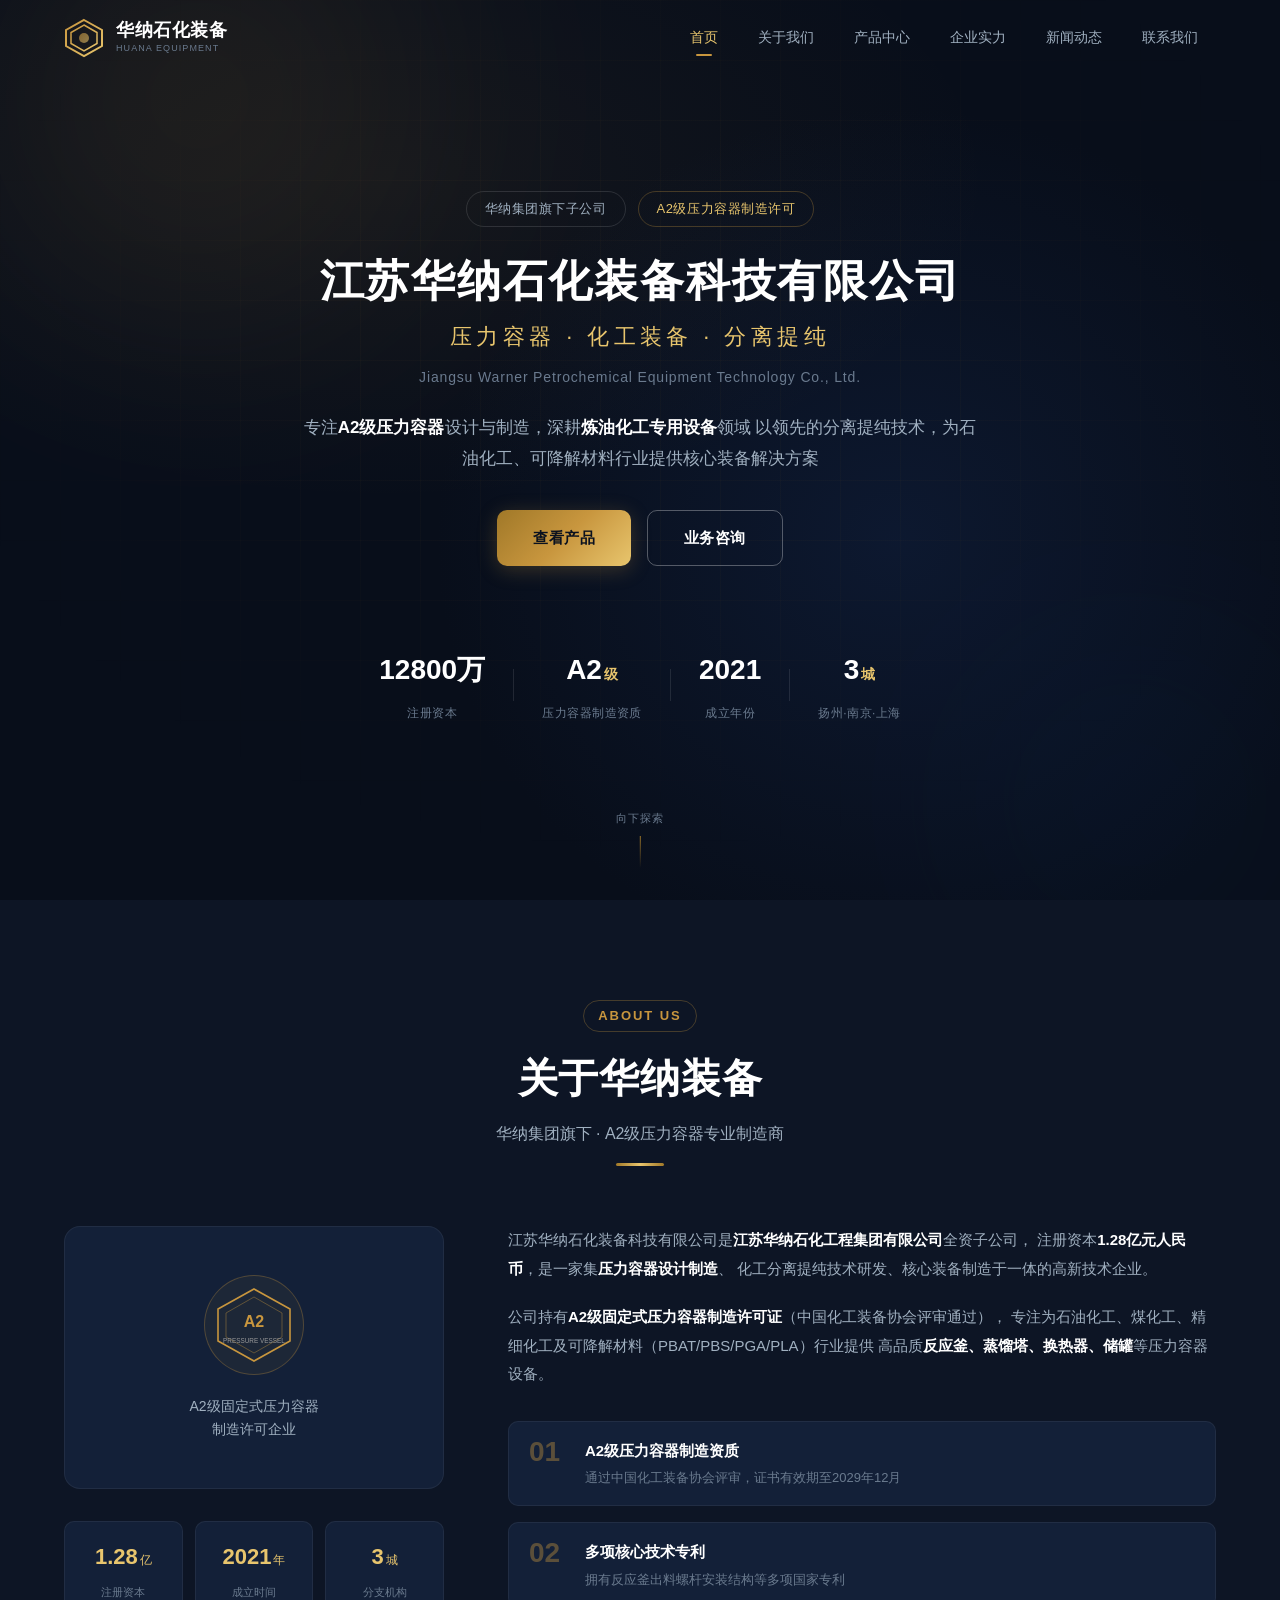
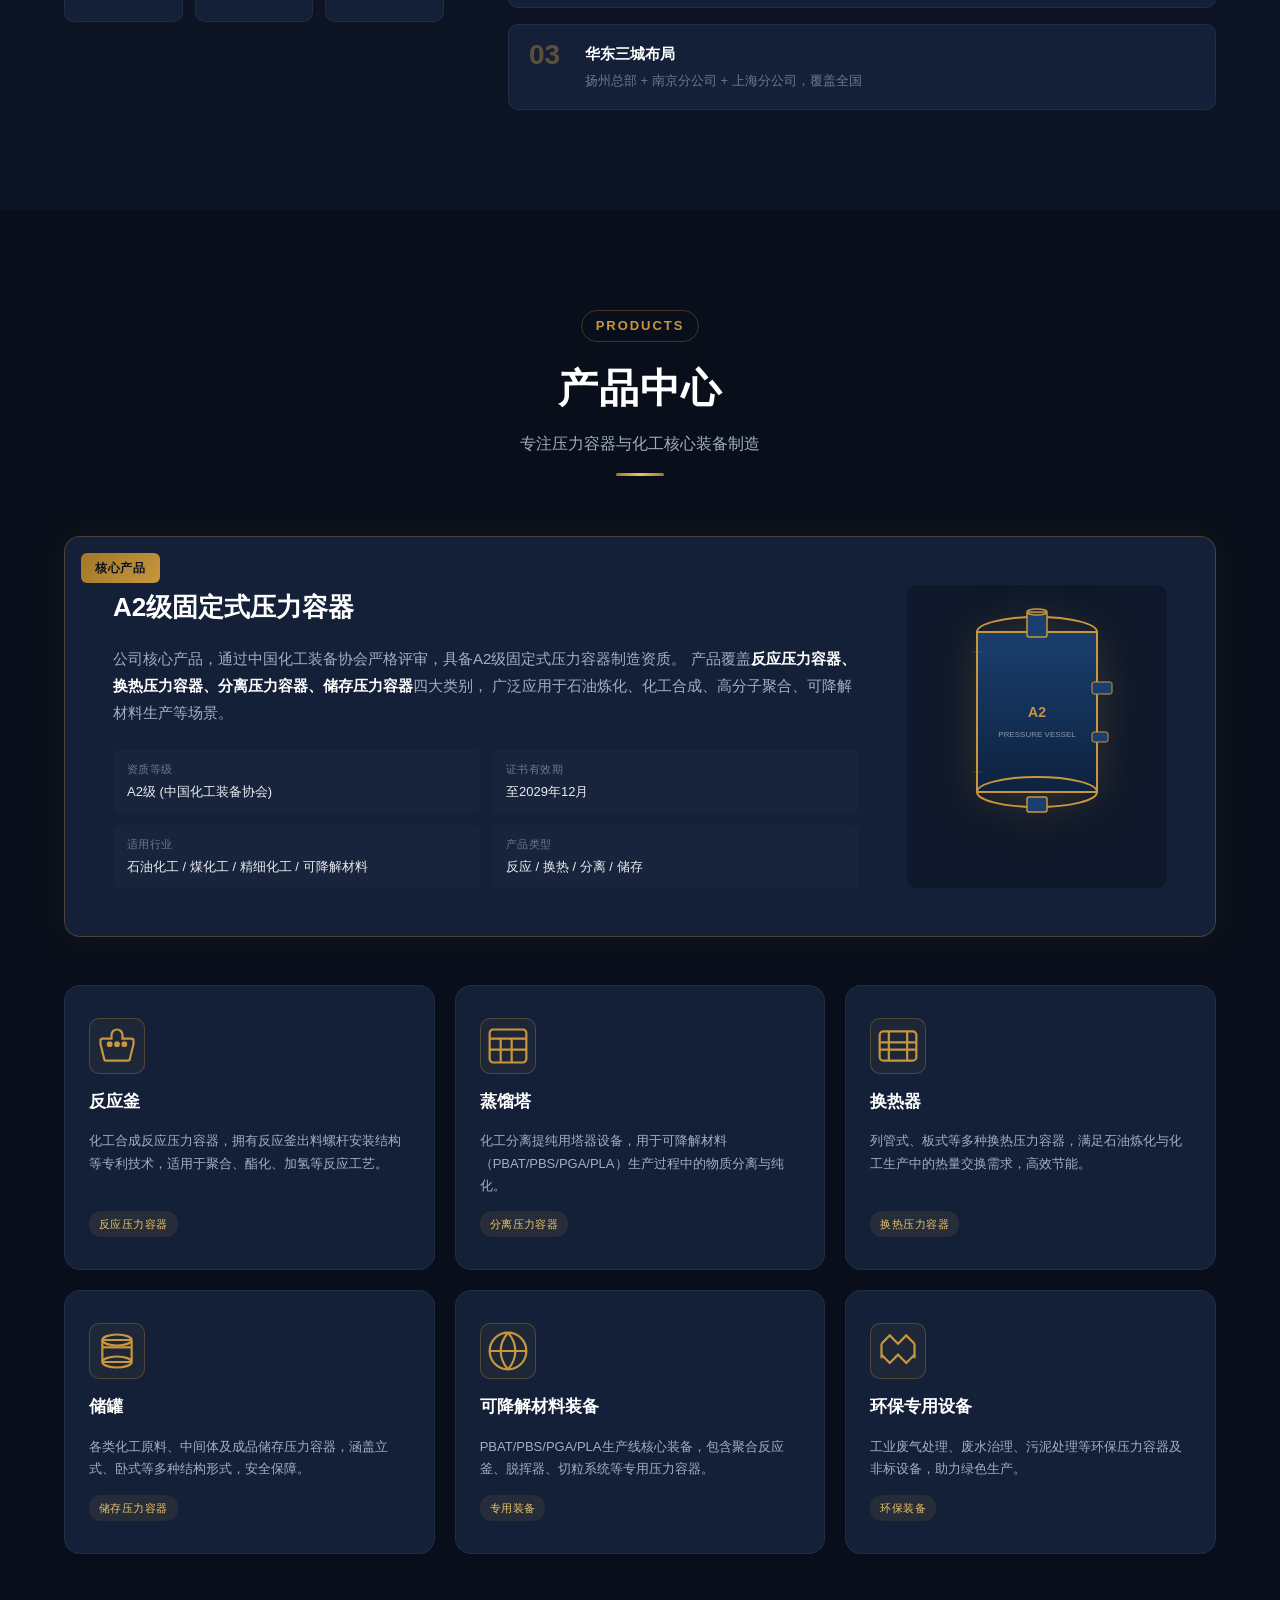
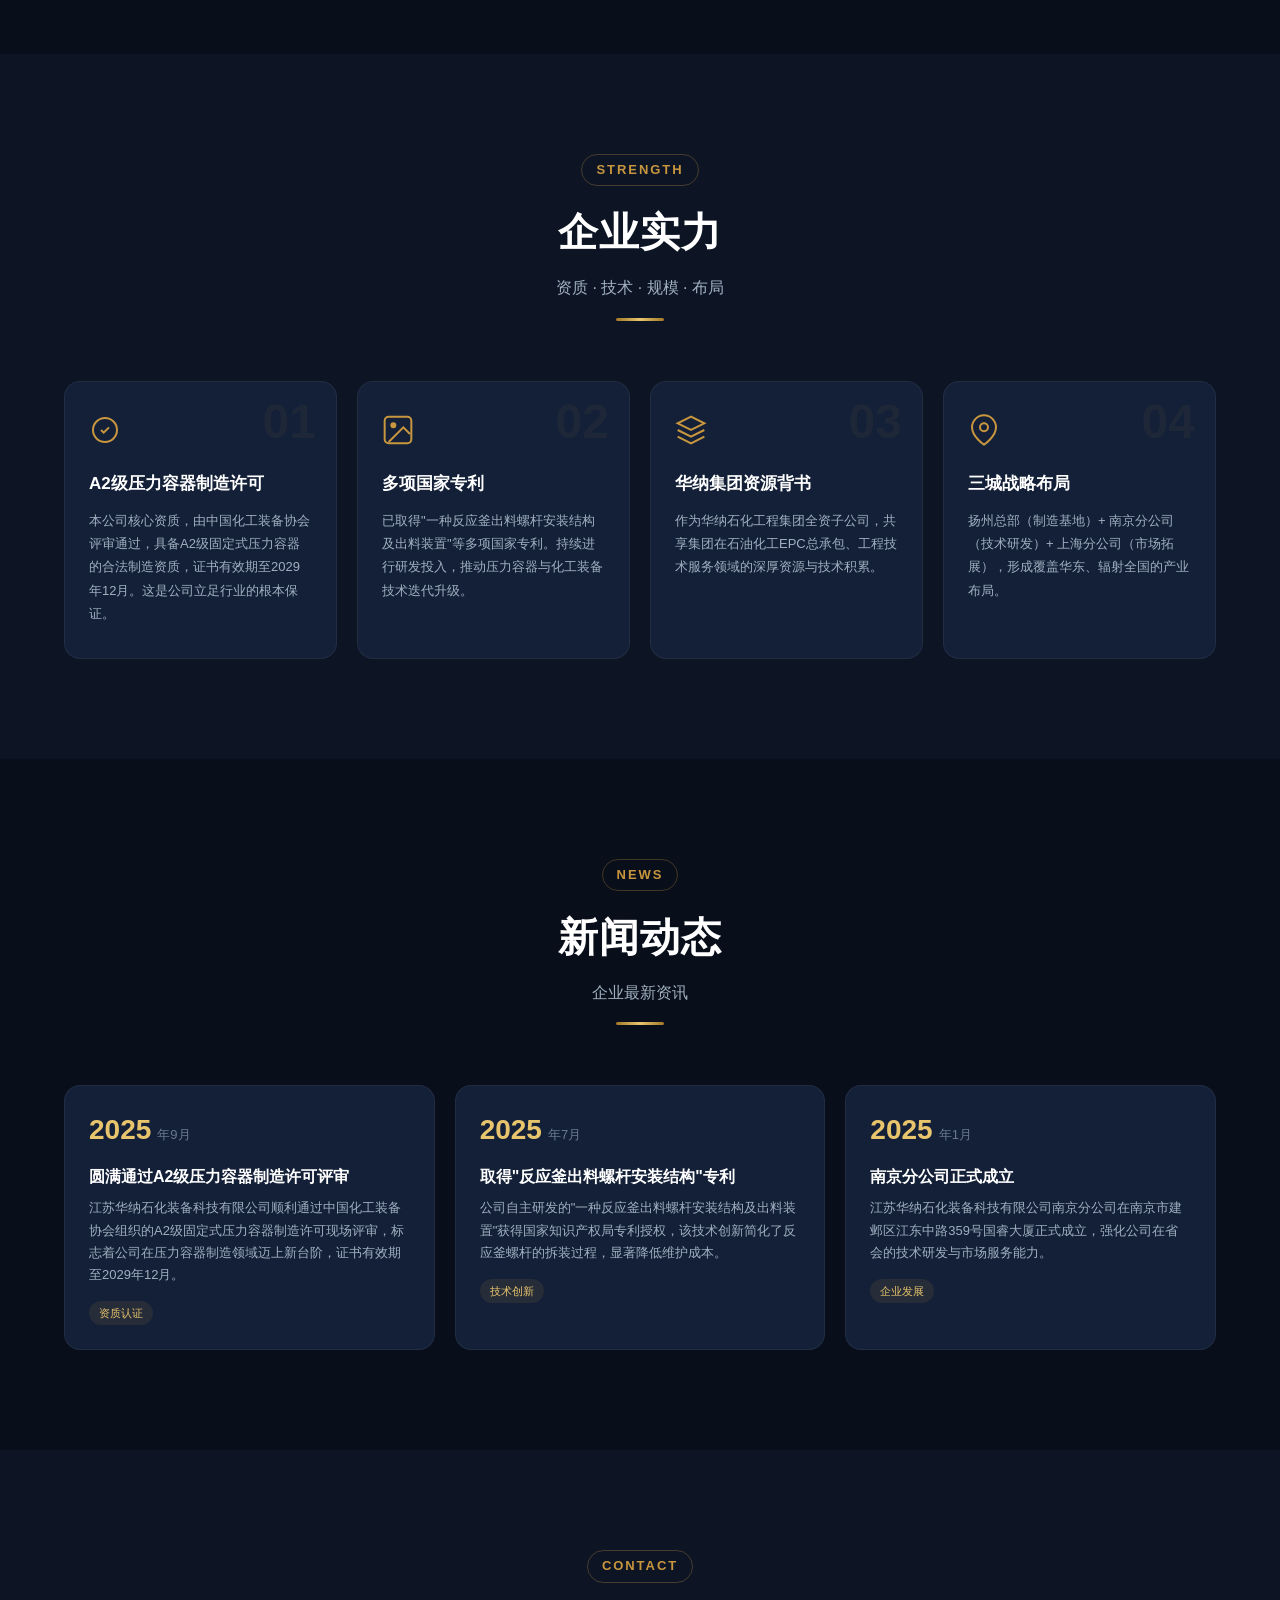
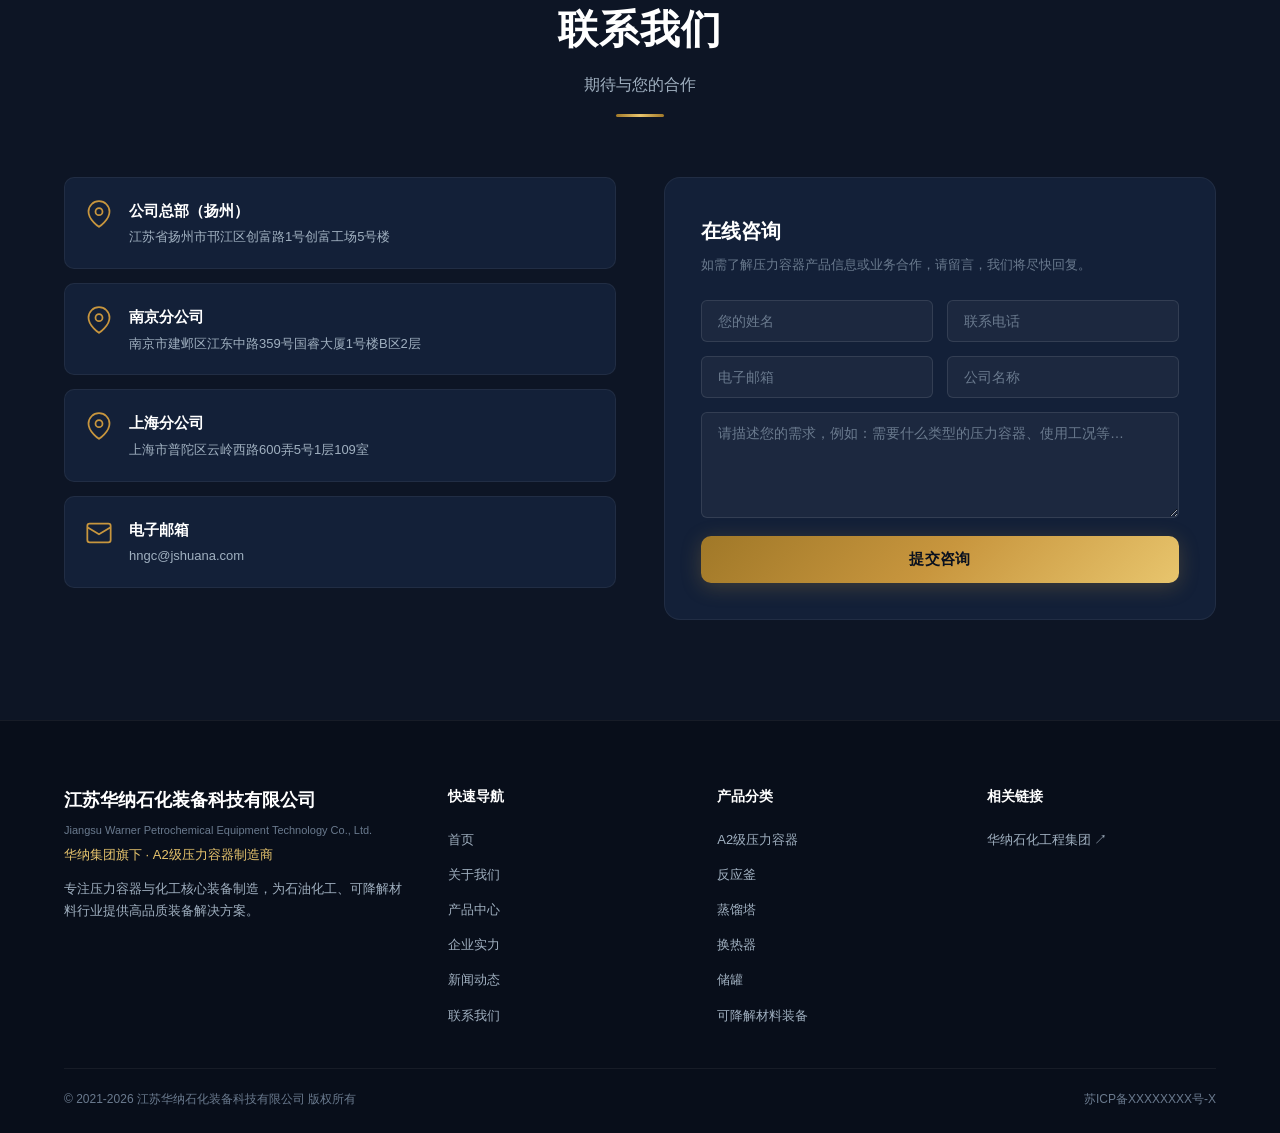
==== index.html @ 2646de54 "华纳石化装备科技官网 - 初版上线" ====
<!DOCTYPE html>
<html lang="zh-CN">
<head>
    <meta charset="UTF-8">
    <meta name="viewport" content="width=device-width, initial-scale=1.0">

    <!-- ====== SEO 核心 ====== -->
    <title>江苏华纳石化装备科技有限公司 | A2级压力容器制造商 · 化工分离提纯装备专家</title>
    <meta name="description" content="江苏华纳石化装备科技有限公司是华纳集团旗下A2级压力容器制造企业，专注炼油化工压力容器、反应釜、蒸馏塔、换热器、储罐等特种设备的设计制造。公司通过中国化工装备协会A2级固定式压力容器制造许可评审，服务于石油化工、可降解材料（PBAT/PBS/PGA/PLA）、环保工程等领域。">
    <meta name="keywords" content="压力容器,A2压力容器,石化装备,化工设备,反应釜,蒸馏塔,换热器,储罐,压力容器制造,压力容器厂家,江苏压力容器,华纳装备,华纳石化,特种设备,可降解材料装备,分离提纯,炼油设备,化工装备制造">
    <meta name="author" content="江苏华纳石化装备科技有限公司">
    <meta name="robots" content="index, follow">
    <link rel="canonical" href="https://www.jshuana-equipment.com/">

    <!-- Open Graph -->
    <meta property="og:title" content="江苏华纳石化装备科技有限公司 | A2级压力容器制造商">
    <meta property="og:description" content="华纳集团旗下A2级压力容器制造企业，专注炼油化工压力容器、反应釜、蒸馏塔等特种设备的设计与制造。">
    <meta property="og:type" content="website">
    <meta property="og:url" content="https://www.jshuana-equipment.com/">
    <meta property="og:site_name" content="江苏华纳石化装备科技有限公司">

    <!-- ====== JSON-LD 结构化数据 (AI搜索关键) ====== -->
    <script type="application/ld+json">
    {
        "@context": "https://schema.org",
        "@type": "Organization",
        "name": "江苏华纳石化装备科技有限公司",
        "alternateName": ["华纳装备", "华纳石化装备", "Jiangsu Warner Petrochemical Equipment Technology Co., Ltd."],
        "description": "华纳集团旗下A2级压力容器制造企业，专注炼油化工压力容器、反应釜、蒸馏塔、换热器等特种设备的设计制造。",
        "url": "https://www.jshuana-equipment.com/",
        "parentOrganization": {
            "@type": "Organization",
            "name": "江苏华纳石化工程集团有限公司",
            "url": "https://www.jshuana.com/"
        },
        "foundingDate": "2021-06-04",
        "address": {
            "@type": "PostalAddress",
            "addressLocality": "扬州市",
            "addressRegion": "江苏省",
            "streetAddress": "邗江区创富路1号创富工场5号楼",
            "addressCountry": "CN"
        },
        "contactPoint": {
            "@type": "ContactPoint",
            "email": "hngc@jshuana.com",
            "contactType": "sales"
        },
        "knowsAbout": [
            "压力容器制造",
            "A2级固定式压力容器",
            "炼油化工专用设备",
            "反应釜",
            "蒸馏塔",
            "换热器",
            "储罐",
            "化学分离提纯技术",
            "可降解材料装备",
            "PBAT设备",
            "PBS设备",
            "PLA设备",
            "环境保护专用设备",
            "海洋工程装备"
        ],
        "hasOfferCatalog": {
            "@type": "OfferCatalog",
            "name": "核心产品与服务",
            "itemListElement": [
                {
                    "@type": "Product",
                    "name": "A2级压力容器",
                    "description": "通过中国化工装备协会评审的A2级固定式压力容器，适用于石油化工、煤化工、精细化工等领域。"
                },
                {
                    "@type": "Product",
                    "name": "反应釜",
                    "description": "化工反应釜设计与制造，拥有多项专利技术，包括反应釜出料螺杆安装结构等。"
                },
                {
                    "@type": "Product",
                    "name": "蒸馏塔",
                    "description": "化工分离提纯用蒸馏塔，服务于可降解材料（PBAT/PBS/PGA/PLA）生产领域。"
                },
                {
                    "@type": "Product",
                    "name": "换热器",
                    "description": "炼油化工用高效换热器设备。"
                }
            ]
        }
    }
    </script>

    <!-- ====== 样式 ====== -->
    <link rel="stylesheet" href="css/style.css">
    <link rel="preconnect" href="https://fonts.googleapis.com">
    <link rel="preconnect" href="https://fonts.gstatic.com" crossorigin>
    <link rel="icon" href="data:image/svg+xml,<svg xmlns='http://www.w3.org/2000/svg' viewBox='0 0 100 100'><text y='.9em' font-size='90'>⬡</text></svg>">
</head>
<body>
    <!-- ==================== 顶部导航 ==================== -->
    <header class="header" id="header">
        <div class="container header-inner">
            <a href="#home" class="logo">
                <div class="logo-mark">
                    <svg viewBox="0 0 40 40" width="40" height="40">
                        <defs>
                            <linearGradient id="logoGrad" x1="0%" y1="0%" x2="100%" y2="100%">
                                <stop offset="0%" stop-color="#c8963e"/>
                                <stop offset="100%" stop-color="#e8c56d"/>
                            </linearGradient>
                        </defs>
                        <polygon points="20,2 38,12 38,28 20,38 2,28 2,12" fill="none" stroke="url(#logoGrad)" stroke-width="2"/>
                        <polygon points="20,7 33,14.5 33,25.5 20,33 7,25.5 7,14.5" fill="none" stroke="url(#logoGrad)" stroke-width="1.5"/>
                        <circle cx="20" cy="20" r="5" fill="url(#logoGrad)" opacity="0.6"/>
                    </svg>
                </div>
                <div class="logo-text">
                    <span class="logo-title">华纳石化装备</span>
                    <span class="logo-subtitle">HUANA EQUIPMENT</span>
                </div>
            </a>
            <nav class="nav" id="nav">
                <ul class="nav-list">
                    <li><a href="#home" class="nav-link active">首页</a></li>
                    <li><a href="#about" class="nav-link">关于我们</a></li>
                    <li><a href="#products" class="nav-link">产品中心</a></li>
                    <li><a href="#strength" class="nav-link">企业实力</a></li>
                    <li><a href="#news" class="nav-link">新闻动态</a></li>
                    <li><a href="#contact" class="nav-link">联系我们</a></li>
                </ul>
            </nav>
            <button class="menu-toggle" id="menuToggle" aria-label="菜单">
                <span></span><span></span><span></span>
            </button>
        </div>
    </header>

    <!-- ==================== HERO ==================== -->
    <section class="hero" id="home">
        <div class="hero-bg">
            <div class="hero-grid-overlay"></div>
            <div class="hero-glow hero-glow-1"></div>
            <div class="hero-glow hero-glow-2"></div>
        </div>
        <div class="container hero-content">
            <div class="hero-badge-row">
                <span class="hero-badge">华纳集团旗下子公司</span>
                <span class="hero-badge hero-badge-accent">A2级压力容器制造许可</span>
            </div>
            <h1 class="hero-title">
                <span class="hero-title-line1">江苏华纳石化装备科技有限公司</span>
                <span class="hero-title-line2">压力容器 · 化工装备 · 分离提纯</span>
                <span class="hero-title-line3">Jiangsu Warner Petrochemical Equipment Technology Co., Ltd.</span>
            </h1>
            <p class="hero-desc">
                专注<strong>A2级压力容器</strong>设计与制造，深耕<strong>炼油化工专用设备</strong>领域<br class="hero-br">
                以领先的分离提纯技术，为石油化工、可降解材料行业提供核心装备解决方案
            </p>
            <div class="hero-cta">
                <a href="#products" class="btn btn-primary">查看产品</a>
                <a href="#contact" class="btn btn-outline">业务咨询</a>
            </div>
            <div class="hero-stats">
                <div class="hero-stat">
                    <span class="hero-stat-num"><span class="counter" data-target="12800">12800</span>万</span>
                    <span class="hero-stat-label">注册资本</span>
                </div>
                <div class="hero-stat-divider"></div>
                <div class="hero-stat">
                    <span class="hero-stat-num">A2<span class="hero-stat-cert">级</span></span>
                    <span class="hero-stat-label">压力容器制造资质</span>
                </div>
                <div class="hero-stat-divider"></div>
                <div class="hero-stat">
                    <span class="hero-stat-num"><span class="counter" data-target="2021">2021</span></span>
                    <span class="hero-stat-label">成立年份</span>
                </div>
                <div class="hero-stat-divider"></div>
                <div class="hero-stat">
                    <span class="hero-stat-num">3<span class="hero-stat-cert">城</span></span>
                    <span class="hero-stat-label">扬州·南京·上海</span>
                </div>
            </div>
        </div>
        <div class="hero-scroll">
            <span>向下探索</span>
            <div class="hero-scroll-line"></div>
        </div>
    </section>

    <!-- ==================== 关于我们 ==================== -->
    <section class="section section-dark" id="about">
        <div class="container">
            <div class="section-header">
                <span class="section-tag">ABOUT US</span>
                <h2 class="section-title">关于华纳装备</h2>
                <p class="section-subtitle">华纳集团旗下 · A2级压力容器专业制造商</p>
                <div class="section-divider"></div>
            </div>
            <div class="about-grid">
                <div class="about-visual">
                    <div class="about-visual-main">
                        <div class="about-icon-hex">
                            <svg viewBox="0 0 100 100" width="80" height="80">
                                <polygon points="50,5 95,30 95,70 50,95 5,70 5,30" fill="none" stroke="#c8963e" stroke-width="2"/>
                                <polygon points="50,15 85,35 85,65 50,85 15,65 15,35" fill="none" stroke="#c8963e" stroke-width="1" opacity="0.5"/>
                                <text x="50" y="52" text-anchor="middle" fill="#c8963e" font-size="20" font-weight="bold">A2</text>
                                <text x="50" y="72" text-anchor="middle" fill="#999" font-size="8">PRESSURE VESSEL</text>
                            </svg>
                        </div>
                        <p class="about-visual-caption">A2级固定式压力容器<br>制造许可企业</p>
                    </div>
                    <div class="about-visual-stats">
                        <div class="about-stat">
                            <span class="about-stat-num">1.28<small>亿</small></span>
                            <span>注册资本</span>
                        </div>
                        <div class="about-stat">
                            <span class="about-stat-num">2021<small>年</small></span>
                            <span>成立时间</span>
                        </div>
                        <div class="about-stat">
                            <span class="about-stat-num">3<small>城</small></span>
                            <span>分支机构</span>
                        </div>
                    </div>
                </div>
                <div class="about-content">
                    <p class="about-intro">
                        江苏华纳石化装备科技有限公司是<strong>江苏华纳石化工程集团有限公司</strong>全资子公司，
                        注册资本<strong>1.28亿元人民币</strong>，是一家集<strong>压力容器设计制造</strong>、
                        化工分离提纯技术研发、核心装备制造于一体的高新技术企业。
                    </p>
                    <p class="about-intro">
                        公司持有<strong>A2级固定式压力容器制造许可证</strong>（中国化工装备协会评审通过），
                        专注为石油化工、煤化工、精细化工及可降解材料（PBAT/PBS/PGA/PLA）行业提供
                        高品质<strong>反应釜、蒸馏塔、换热器、储罐</strong>等压力容器设备。
                    </p>
                    <div class="about-highlights">
                        <div class="about-highlight">
                            <span class="highlight-num">01</span>
                            <div>
                                <h4>A2级压力容器制造资质</h4>
                                <p>通过中国化工装备协会评审，证书有效期至2029年12月</p>
                            </div>
                        </div>
                        <div class="about-highlight">
                            <span class="highlight-num">02</span>
                            <div>
                                <h4>多项核心技术专利</h4>
                                <p>拥有反应釜出料螺杆安装结构等多项国家专利</p>
                            </div>
                        </div>
                        <div class="about-highlight">
                            <span class="highlight-num">03</span>
                            <div>
                                <h4>华东三城布局</h4>
                                <p>扬州总部 + 南京分公司 + 上海分公司，覆盖全国</p>
                            </div>
                        </div>
                    </div>
                </div>
            </div>
        </div>
    </section>

    <!-- ==================== 产品中心 ==================== -->
    <section class="section" id="products">
        <div class="container">
            <div class="section-header">
                <span class="section-tag">PRODUCTS</span>
                <h2 class="section-title">产品中心</h2>
                <p class="section-subtitle">专注压力容器与化工核心装备制造</p>
                <div class="section-divider"></div>
            </div>

            <!-- 核心产品：压力容器 -->
            <div class="product-featured">
                <div class="product-featured-tag">核心产品</div>
                <div class="product-featured-content">
                    <div class="product-featured-text">
                        <h3>A2级固定式压力容器</h3>
                        <p class="product-featured-desc">
                            公司核心产品，通过中国化工装备协会严格评审，具备A2级固定式压力容器制造资质。
                            产品覆盖<strong>反应压力容器、换热压力容器、分离压力容器、储存压力容器</strong>四大类别，
                            广泛应用于石油炼化、化工合成、高分子聚合、可降解材料生产等场景。
                        </p>
                        <ul class="product-featured-specs">
                            <li><span class="spec-label">资质等级</span><span class="spec-value">A2级 (中国化工装备协会)</span></li>
                            <li><span class="spec-label">证书有效期</span><span class="spec-value">至2029年12月</span></li>
                            <li><span class="spec-label">适用行业</span><span class="spec-value">石油化工 / 煤化工 / 精细化工 / 可降解材料</span></li>
                            <li><span class="spec-label">产品类型</span><span class="spec-value">反应 / 换热 / 分离 / 储存</span></li>
                        </ul>
                    </div>
                    <div class="product-featured-visual">
                        <div class="product-visual-card">
                            <svg viewBox="0 0 200 260" width="200" height="260">
                                <defs>
                                    <linearGradient id="pvGrad" x1="0" y1="0" x2="0" y2="1">
                                        <stop offset="0%" stop-color="#1a3f6e"/>
                                        <stop offset="100%" stop-color="#0d2240"/>
                                    </linearGradient>
                                </defs>
                                <!-- Vessel body -->
                                <ellipse cx="100" cy="30" rx="60" ry="15" fill="none" stroke="#c8963e" stroke-width="2"/>
                                <rect x="40" y="30" width="120" height="160" fill="url(#pvGrad)" stroke="#c8963e" stroke-width="2"/>
                                <ellipse cx="100" cy="190" rx="60" ry="15" fill="none" stroke="#c8963e" stroke-width="2"/>
                                <!-- Top nozzle -->
                                <rect x="90" y="10" width="20" height="25" rx="2" fill="#1a3f6e" stroke="#c8963e" stroke-width="1.5"/>
                                <ellipse cx="100" cy="10" rx="10" ry="3" fill="none" stroke="#c8963e" stroke-width="1.5"/>
                                <!-- Side nozzles -->
                                <rect x="155" y="80" width="20" height="12" rx="2" fill="#1a3f6e" stroke="#c8963e" stroke-width="1"/>
                                <rect x="155" y="130" width="16" height="10" rx="2" fill="#1a3f6e" stroke="#c8963e" stroke-width="1"/>
                                <!-- Bottom nozzle -->
                                <rect x="90" y="195" width="20" height="15" rx="2" fill="#1a3f6e" stroke="#c8963e" stroke-width="1.5"/>
                                <!-- Label -->
                                <text x="100" y="115" text-anchor="middle" fill="#c8963e" font-size="14" font-weight="bold">A2</text>
                                <text x="100" y="135" text-anchor="middle" fill="#8899aa" font-size="8">PRESSURE VESSEL</text>
                                <!-- Weld lines -->
                                <line x1="35" y1="50" x2="45" y2="50" stroke="#c8963e" stroke-width="0.5" opacity="0.5"/>
                                <line x1="35" y1="170" x2="45" y2="170" stroke="#c8963e" stroke-width="0.5" opacity="0.5"/>
                            </svg>
                        </div>
                    </div>
                </div>
            </div>

            <!-- 产品列表 -->
            <div class="products-grid">
                <article class="product-card">
                    <div class="product-card-icon">
                        <svg width="44" height="44" viewBox="0 0 24 24" fill="none" stroke="#c8963e" stroke-width="1.2">
                            <path d="M12 3a3 3 0 0 0-3 3v2H4a1 1 0 0 0-1 1v2l2 8a1 1 0 0 0 1 1h12a1 1 0 0 0 1-1l2-8V9a1 1 0 0 0-1-1h-5V6a3 3 0 0 0-3-3z"/>
                            <circle cx="8" cy="11" r="1" fill="#c8963e"/>
                            <circle cx="12" cy="11" r="1" fill="#c8963e"/>
                            <circle cx="16" cy="11" r="1" fill="#c8963e"/>
                        </svg>
                    </div>
                    <h3>反应釜</h3>
                    <p>化工合成反应压力容器，拥有反应釜出料螺杆安装结构等专利技术，适用于聚合、酯化、加氢等反应工艺。</p>
                    <span class="product-tag">反应压力容器</span>
                </article>
                <article class="product-card">
                    <div class="product-card-icon">
                        <svg width="44" height="44" viewBox="0 0 24 24" fill="none" stroke="#c8963e" stroke-width="1.2">
                            <rect x="2" y="3" width="20" height="18" rx="2"/>
                            <line x1="2" y1="8" x2="22" y2="8"/>
                            <line x1="8" y1="8" x2="8" y2="21"/>
                            <line x1="14" y1="8" x2="14" y2="21"/>
                            <line x1="2" y1="14" x2="22" y2="14"/>
                        </svg>
                    </div>
                    <h3>蒸馏塔</h3>
                    <p>化工分离提纯用塔器设备，用于可降解材料（PBAT/PBS/PGA/PLA）生产过程中的物质分离与纯化。</p>
                    <span class="product-tag">分离压力容器</span>
                </article>
                <article class="product-card">
                    <div class="product-card-icon">
                        <svg width="44" height="44" viewBox="0 0 24 24" fill="none" stroke="#c8963e" stroke-width="1.2">
                            <rect x="2" y="4" width="20" height="16" rx="2"/>
                            <path d="M2 10h20"/>
                            <path d="M2 14h20"/>
                            <path d="M7 4v16"/>
                            <path d="M17 4v16"/>
                        </svg>
                    </div>
                    <h3>换热器</h3>
                    <p>列管式、板式等多种换热压力容器，满足石油炼化与化工生产中的热量交换需求，高效节能。</p>
                    <span class="product-tag">换热压力容器</span>
                </article>
                <article class="product-card">
                    <div class="product-card-icon">
                        <svg width="44" height="44" viewBox="0 0 24 24" fill="none" stroke="#c8963e" stroke-width="1.2">
                            <ellipse cx="12" cy="6" rx="8" ry="3"/>
                            <rect x="4" y="6" width="16" height="12" rx="1"/>
                            <ellipse cx="12" cy="18" rx="8" ry="3"/>
                            <path d="M4 10h16"/>
                        </svg>
                    </div>
                    <h3>储罐</h3>
                    <p>各类化工原料、中间体及成品储存压力容器，涵盖立式、卧式等多种结构形式，安全保障。</p>
                    <span class="product-tag">储存压力容器</span>
                </article>
                <article class="product-card">
                    <div class="product-card-icon">
                        <svg width="44" height="44" viewBox="0 0 24 24" fill="none" stroke="#c8963e" stroke-width="1.2">
                            <circle cx="12" cy="12" r="10"/>
                            <path d="M12 2a15.3 15.3 0 0 1 4 10 15.3 15.3 0 0 1-4 10"/>
                            <path d="M12 2a15.3 15.3 0 0 0-4 10 15.3 15.3 0 0 0 4 10"/>
                            <path d="M2 12h20"/>
                        </svg>
                    </div>
                    <h3>可降解材料装备</h3>
                    <p>PBAT/PBS/PGA/PLA生产线核心装备，包含聚合反应釜、脱挥器、切粒系统等专用压力容器。</p>
                    <span class="product-tag">专用装备</span>
                </article>
                <article class="product-card">
                    <div class="product-card-icon">
                        <svg width="44" height="44" viewBox="0 0 24 24" fill="none" stroke="#c8963e" stroke-width="1.2">
                            <path d="M3 8l4.5-4.5L12 8l4.5-4.5L21 8"/>
                            <path d="M3 14l4.5 4.5L12 14l4.5 4.5L21 14"/>
                            <path d="M3 8v8"/>
                            <path d="M21 8v8"/>
                        </svg>
                    </div>
                    <h3>环保专用设备</h3>
                    <p>工业废气处理、废水治理、污泥处理等环保压力容器及非标设备，助力绿色生产。</p>
                    <span class="product-tag">环保装备</span>
                </article>
            </div>
        </div>
    </section>

    <!-- ==================== 企业实力 ==================== -->
    <section class="section section-dark" id="strength">
        <div class="container">
            <div class="section-header">
                <span class="section-tag">STRENGTH</span>
                <h2 class="section-title">企业实力</h2>
                <p class="section-subtitle">资质 · 技术 · 规模 · 布局</p>
                <div class="section-divider"></div>
            </div>
            <div class="strength-grid">
                <div class="strength-card">
                    <div class="strength-card-num">01</div>
                    <div class="strength-card-icon">
                        <svg width="32" height="32" viewBox="0 0 24 24" fill="none" stroke="#c8963e" stroke-width="1.5">
                            <path d="M9 12l2 2 4-4"/>
                            <path d="M21 12c0 4.97-4.03 9-9 9s-9-4.03-9-9 4.03-9 9-9 9 4.03 9 9z"/>
                        </svg>
                    </div>
                    <h3>A2级压力容器制造许可</h3>
                    <p>本公司核心资质，由中国化工装备协会评审通过，具备A2级固定式压力容器的合法制造资质，证书有效期至2029年12月。这是公司立足行业的根本保证。</p>
                </div>
                <div class="strength-card">
                    <div class="strength-card-num">02</div>
                    <div class="strength-card-icon">
                        <svg width="32" height="32" viewBox="0 0 24 24" fill="none" stroke="#c8963e" stroke-width="1.5">
                            <rect x="2" y="2" width="20" height="20" rx="3"/>
                            <circle cx="8.5" cy="8.5" r="1.5" fill="#c8963e"/>
                            <path d="M21 15l-5-5L5 21"/>
                        </svg>
                    </div>
                    <h3>多项国家专利</h3>
                    <p>已取得"一种反应釜出料螺杆安装结构及出料装置"等多项国家专利。持续进行研发投入，推动压力容器与化工装备技术迭代升级。</p>
                </div>
                <div class="strength-card">
                    <div class="strength-card-num">03</div>
                    <div class="strength-card-icon">
                        <svg width="32" height="32" viewBox="0 0 24 24" fill="none" stroke="#c8963e" stroke-width="1.5">
                            <path d="M12 2L2 7l10 5 10-5-10-5z"/>
                            <path d="M2 17l10 5 10-5"/>
                            <path d="M2 12l10 5 10-5"/>
                        </svg>
                    </div>
                    <h3>华纳集团资源背书</h3>
                    <p>作为华纳石化工程集团全资子公司，共享集团在石油化工EPC总承包、工程技术服务领域的深厚资源与技术积累。</p>
                </div>
                <div class="strength-card">
                    <div class="strength-card-num">04</div>
                    <div class="strength-card-icon">
                        <svg width="32" height="32" viewBox="0 0 24 24" fill="none" stroke="#c8963e" stroke-width="1.5">
                            <path d="M21 10c0 7-9 13-9 13s-9-6-9-13a9 9 0 0 1 18 0z"/>
                            <circle cx="12" cy="10" r="3"/>
                        </svg>
                    </div>
                    <h3>三城战略布局</h3>
                    <p>扬州总部（制造基地）+ 南京分公司（技术研发）+ 上海分公司（市场拓展），形成覆盖华东、辐射全国的产业布局。</p>
                </div>
            </div>
        </div>
    </section>

    <!-- ==================== 新闻动态 ==================== -->
    <section class="section" id="news">
        <div class="container">
            <div class="section-header">
                <span class="section-tag">NEWS</span>
                <h2 class="section-title">新闻动态</h2>
                <p class="section-subtitle">企业最新资讯</p>
                <div class="section-divider"></div>
            </div>
            <div class="news-grid">
                <article class="news-card">
                    <div class="news-card-date">
                        <span class="news-num">2025</span>
                        <span class="news-month">年9月</span>
                    </div>
                    <div class="news-card-body">
                        <h3>圆满通过A2级压力容器制造许可评审</h3>
                        <p>江苏华纳石化装备科技有限公司顺利通过中国化工装备协会组织的A2级固定式压力容器制造许可现场评审，标志着公司在压力容器制造领域迈上新台阶，证书有效期至2029年12月。</p>
                        <span class="news-tag">资质认证</span>
                    </div>
                </article>
                <article class="news-card">
                    <div class="news-card-date">
                        <span class="news-num">2025</span>
                        <span class="news-month">年7月</span>
                    </div>
                    <div class="news-card-body">
                        <h3>取得"反应釜出料螺杆安装结构"专利</h3>
                        <p>公司自主研发的"一种反应釜出料螺杆安装结构及出料装置"获得国家知识产权局专利授权，该技术创新简化了反应釜螺杆的拆装过程，显著降低维护成本。</p>
                        <span class="news-tag">技术创新</span>
                    </div>
                </article>
                <article class="news-card">
                    <div class="news-card-date">
                        <span class="news-num">2025</span>
                        <span class="news-month">年1月</span>
                    </div>
                    <div class="news-card-body">
                        <h3>南京分公司正式成立</h3>
                        <p>江苏华纳石化装备科技有限公司南京分公司在南京市建邺区江东中路359号国睿大厦正式成立，强化公司在省会的技术研发与市场服务能力。</p>
                        <span class="news-tag">企业发展</span>
                    </div>
                </article>
            </div>
        </div>
    </section>

    <!-- ==================== 联系我们 ==================== -->
    <section class="section section-dark contact-section" id="contact">
        <div class="container">
            <div class="section-header">
                <span class="section-tag">CONTACT</span>
                <h2 class="section-title">联系我们</h2>
                <p class="section-subtitle">期待与您的合作</p>
                <div class="section-divider"></div>
            </div>
            <div class="contact-grid">
                <div class="contact-info-cards">
                    <div class="contact-info-card">
                        <svg width="28" height="28" viewBox="0 0 24 24" fill="none" stroke="#c8963e" stroke-width="1.5"><path d="M21 10c0 7-9 13-9 13s-9-6-9-13a9 9 0 0 1 18 0z"/><circle cx="12" cy="10" r="3"/></svg>
                        <div>
                            <h4>公司总部（扬州）</h4>
                            <p>江苏省扬州市邗江区创富路1号创富工场5号楼</p>
                        </div>
                    </div>
                    <div class="contact-info-card">
                        <svg width="28" height="28" viewBox="0 0 24 24" fill="none" stroke="#c8963e" stroke-width="1.5"><path d="M21 10c0 7-9 13-9 13s-9-6-9-13a9 9 0 0 1 18 0z"/><circle cx="12" cy="10" r="3"/></svg>
                        <div>
                            <h4>南京分公司</h4>
                            <p>南京市建邺区江东中路359号国睿大厦1号楼B区2层</p>
                        </div>
                    </div>
                    <div class="contact-info-card">
                        <svg width="28" height="28" viewBox="0 0 24 24" fill="none" stroke="#c8963e" stroke-width="1.5"><path d="M21 10c0 7-9 13-9 13s-9-6-9-13a9 9 0 0 1 18 0z"/><circle cx="12" cy="10" r="3"/></svg>
                        <div>
                            <h4>上海分公司</h4>
                            <p>上海市普陀区云岭西路600弄5号1层109室</p>
                        </div>
                    </div>
                    <div class="contact-info-card">
                        <svg width="28" height="28" viewBox="0 0 24 24" fill="none" stroke="#c8963e" stroke-width="1.5"><rect x="2" y="4" width="20" height="16" rx="2"/><path d="M2 7l10 6 10-6"/></svg>
                        <div>
                            <h4>电子邮箱</h4>
                            <p>hngc@jshuana.com</p>
                        </div>
                    </div>
                </div>
                <div class="contact-form-wrapper">
                    <h3>在线咨询</h3>
                    <p class="contact-form-desc">如需了解压力容器产品信息或业务合作，请留言，我们将尽快回复。</p>
                    <form class="contact-form" id="contactForm">
                        <div class="form-row">
                            <input type="text" placeholder="您的姓名" required>
                            <input type="tel" placeholder="联系电话" required>
                        </div>
                        <div class="form-row">
                            <input type="email" placeholder="电子邮箱">
                            <input type="text" placeholder="公司名称">
                        </div>
                        <textarea rows="5" placeholder="请描述您的需求，例如：需要什么类型的压力容器、使用工况等…" required></textarea>
                        <button type="submit" class="btn btn-primary btn-block">提交咨询</button>
                    </form>
                </div>
            </div>
        </div>
    </section>

    <!-- ==================== 页脚 ==================== -->
    <footer class="footer">
        <div class="container">
            <div class="footer-grid">
                <div class="footer-brand">
                    <h3>江苏华纳石化装备科技有限公司</h3>
                    <p class="footer-brand-en">Jiangsu Warner Petrochemical Equipment Technology Co., Ltd.</p>
                    <p class="footer-brand-tagline">华纳集团旗下 · A2级压力容器制造商</p>
                    <p class="footer-brand-desc">
                        专注压力容器与化工核心装备制造，为石油化工、可降解材料行业提供高品质装备解决方案。
                    </p>
                </div>
                <div class="footer-links">
                    <h4>快速导航</h4>
                    <ul>
                        <li><a href="#home">首页</a></li>
                        <li><a href="#about">关于我们</a></li>
                        <li><a href="#products">产品中心</a></li>
                        <li><a href="#strength">企业实力</a></li>
                        <li><a href="#news">新闻动态</a></li>
                        <li><a href="#contact">联系我们</a></li>
                    </ul>
                </div>
                <div class="footer-links">
                    <h4>产品分类</h4>
                    <ul>
                        <li><a href="#products">A2级压力容器</a></li>
                        <li><a href="#products">反应釜</a></li>
                        <li><a href="#products">蒸馏塔</a></li>
                        <li><a href="#products">换热器</a></li>
                        <li><a href="#products">储罐</a></li>
                        <li><a href="#products">可降解材料装备</a></li>
                    </ul>
                </div>
                <div class="footer-links">
                    <h4>相关链接</h4>
                    <ul>
                        <li><a href="https://www.jshuana.com" target="_blank" rel="noopener">华纳石化工程集团 ↗</a></li>
                    </ul>
                </div>
            </div>
            <div class="footer-bottom">
                <p>&copy; 2021-2026 江苏华纳石化装备科技有限公司 版权所有</p>
                <p class="footer-icp">苏ICP备XXXXXXXX号-X</p>
            </div>
        </div>
    </footer>

    <!-- 返回顶部 -->
    <button class="back-to-top" id="backToTop" aria-label="返回顶部">
        <svg width="20" height="20" viewBox="0 0 24 24" fill="none" stroke="currentColor" stroke-width="2"><path d="M18 15l-6-6-6 6"/></svg>
    </button>

    <script src="js/main.js"></script>
</body>
</html>
---- css/style.css ----
/* ============================================================
   华纳石化装备 - 高端企业官网样式
   Design: Dark Luxury Industrial
   ============================================================ */

/* ---- CSS Variables ---- */
:root {
    --bg-deep: #080e1a;
    --bg-dark: #0d1525;
    --bg-surface: #111d30;
    --bg-surface-hover: #162538;
    --bg-card: #132038;
    --gold: #c8963e;
    --gold-light: #e8c56d;
    --gold-dim: #a07828;
    --gold-glow: rgba(200, 150, 62, 0.15);
    --text-primary: #e8ecf1;
    --text-secondary: #a0b0c0;
    --text-muted: #6a7a8e;
    --border-subtle: rgba(255, 255, 255, 0.06);
    --border-gold: rgba(200, 150, 62, 0.3);
    --radius-sm: 6px;
    --radius: 10px;
    --radius-lg: 16px;
    --shadow-card: 0 4px 24px rgba(0, 0, 0, 0.3);
    --shadow-gold: 0 0 40px rgba(200, 150, 62, 0.08);
    --transition: 0.3s cubic-bezier(0.4, 0, 0.2, 1);
    --font-cn: 'PingFang SC', 'Microsoft YaHei', 'Noto Sans SC', sans-serif;
    --font-en: 'Inter', 'SF Pro Display', -apple-system, sans-serif;
}

/* ---- Reset & Base ---- */
*, *::before, *::after { box-sizing: border-box; margin: 0; padding: 0; }

html {
    scroll-behavior: smooth;
    scroll-padding-top: 80px;
}

body {
    font-family: var(--font-cn);
    background: var(--bg-deep);
    color: var(--text-primary);
    line-height: 1.7;
    overflow-x: hidden;
    -webkit-font-smoothing: antialiased;
}

.container {
    max-width: 1200px;
    margin: 0 auto;
    padding: 0 24px;
}

a { color: inherit; text-decoration: none; }
ul { list-style: none; }
img { max-width: 100%; display: block; }
strong { color: #fff; font-weight: 600; }

/* ---- Typography ---- */
.section {
    padding: 100px 0;
    position: relative;
}

.section-dark {
    background: var(--bg-dark);
}

.section-header {
    text-align: center;
    margin-bottom: 60px;
}

.section-tag {
    display: inline-block;
    font-family: var(--font-en);
    font-size: 13px;
    font-weight: 600;
    letter-spacing: 0.15em;
    color: var(--gold);
    text-transform: uppercase;
    margin-bottom: 12px;
    padding: 4px 14px;
    border: 1px solid var(--border-gold);
    border-radius: 20px;
}

.section-title {
    font-size: clamp(28px, 4vw, 40px);
    font-weight: 700;
    color: #fff;
    margin-bottom: 8px;
    letter-spacing: 0.02em;
}

.section-subtitle {
    font-size: 16px;
    color: var(--text-secondary);
    font-weight: 400;
    margin-bottom: 16px;
}

.section-divider {
    width: 48px;
    height: 3px;
    background: linear-gradient(90deg, var(--gold-dim), var(--gold-light), var(--gold-dim));
    margin: 0 auto;
    border-radius: 2px;
}

/* ---- Buttons ---- */
.btn {
    display: inline-flex;
    align-items: center;
    justify-content: center;
    padding: 14px 36px;
    font-size: 15px;
    font-weight: 600;
    border-radius: var(--radius);
    transition: all var(--transition);
    cursor: pointer;
    border: none;
    position: relative;
    overflow: hidden;
    letter-spacing: 0.03em;
}

.btn-primary {
    background: linear-gradient(135deg, var(--gold-dim) 0%, var(--gold) 50%, var(--gold-light) 100%);
    color: #0a111f;
    box-shadow: 0 4px 20px rgba(200, 150, 62, 0.25);
}
.btn-primary:hover {
    transform: translateY(-2px);
    box-shadow: 0 8px 30px rgba(200, 150, 62, 0.4);
    color: #0a111f;
}

.btn-outline {
    background: transparent;
    color: #fff;
    border: 1.5px solid rgba(255, 255, 255, 0.3);
}
.btn-outline:hover {
    border-color: var(--gold);
    color: var(--gold-light);
    background: rgba(200, 150, 62, 0.06);
}

.btn-block {
    width: 100%;
}

/* ==================== HEADER ==================== */
.header {
    position: fixed;
    top: 0;
    left: 0;
    right: 0;
    z-index: 1000;
    padding: 0;
    transition: all 0.4s ease;
    background: transparent;
}

.header.scrolled {
    background: rgba(8, 14, 26, 0.92);
    backdrop-filter: blur(20px);
    -webkit-backdrop-filter: blur(20px);
    border-bottom: 1px solid var(--border-subtle);
    box-shadow: 0 4px 30px rgba(0, 0, 0, 0.3);
}

.header-inner {
    display: flex;
    align-items: center;
    justify-content: space-between;
    height: 76px;
}

/* Logo */
.logo {
    display: flex;
    align-items: center;
    gap: 12px;
    z-index: 1001;
}

.logo-mark svg { display: block; }

.logo-text {
    display: flex;
    flex-direction: column;
}

.logo-title {
    font-size: 18px;
    font-weight: 700;
    color: #fff;
    letter-spacing: 0.03em;
    line-height: 1.2;
}

.logo-subtitle {
    font-size: 9px;
    font-family: var(--font-en);
    color: var(--text-muted);
    letter-spacing: 0.12em;
    font-weight: 500;
}

/* Navigation */
.nav-list {
    display: flex;
    gap: 4px;
}

.nav-link {
    display: block;
    padding: 8px 18px;
    font-size: 14px;
    font-weight: 500;
    color: var(--text-secondary);
    border-radius: var(--radius-sm);
    transition: all var(--transition);
    position: relative;
}

.nav-link:hover,
.nav-link.active {
    color: var(--gold-light);
}

.nav-link.active::after {
    content: '';
    position: absolute;
    bottom: 2px;
    left: 50%;
    transform: translateX(-50%);
    width: 16px;
    height: 2px;
    background: var(--gold);
    border-radius: 1px;
}

/* Menu Toggle */
.menu-toggle {
    display: none;
    flex-direction: column;
    gap: 5px;
    background: none;
    border: none;
    cursor: pointer;
    padding: 8px;
    z-index: 1001;
}

.menu-toggle span {
    display: block;
    width: 24px;
    height: 2px;
    background: #fff;
    border-radius: 2px;
    transition: all var(--transition);
}

.menu-toggle.active span:nth-child(1) {
    transform: rotate(45deg) translate(5px, 5px);
}
.menu-toggle.active span:nth-child(2) {
    opacity: 0;
}
.menu-toggle.active span:nth-child(3) {
    transform: rotate(-45deg) translate(5px, -5px);
}

/* ==================== HERO ==================== */
.hero {
    min-height: 100vh;
    display: flex;
    align-items: center;
    justify-content: center;
    position: relative;
    overflow: hidden;
    padding: 120px 0 80px;
}

.hero-bg {
    position: absolute;
    inset: 0;
    background:
        radial-gradient(ellipse 80% 60% at 30% 20%, rgba(200, 150, 62, 0.06) 0%, transparent 60%),
        radial-gradient(ellipse 60% 80% at 70% 60%, rgba(20, 40, 80, 0.4) 0%, transparent 60%),
        var(--bg-deep);
}

.hero-grid-overlay {
    position: absolute;
    inset: 0;
    background-image:
        linear-gradient(rgba(200, 150, 62, 0.03) 1px, transparent 1px),
        linear-gradient(90deg, rgba(200, 150, 62, 0.03) 1px, transparent 1px);
    background-size: 60px 60px;
    mask-image: radial-gradient(ellipse 80% 80% at 50% 40%, black 30%, transparent 70%);
}

.hero-glow {
    position: absolute;
    border-radius: 50%;
    filter: blur(120px);
    opacity: 0.15;
}

.hero-glow-1 {
    width: 600px;
    height: 600px;
    background: radial-gradient(circle, var(--gold) 0%, transparent 70%);
    top: -200px;
    left: -100px;
}

.hero-glow-2 {
    width: 400px;
    height: 400px;
    background: radial-gradient(circle, #1a4a8a 0%, transparent 70%);
    bottom: -100px;
    right: -50px;
}

.hero-content {
    position: relative;
    z-index: 2;
    text-align: center;
    max-width: 900px;
}

.hero-badge-row {
    display: flex;
    justify-content: center;
    gap: 12px;
    margin-bottom: 28px;
    flex-wrap: wrap;
}

.hero-badge {
    display: inline-block;
    padding: 6px 18px;
    font-size: 13px;
    font-weight: 500;
    color: var(--text-secondary);
    border: 1px solid rgba(255, 255, 255, 0.12);
    border-radius: 20px;
    letter-spacing: 0.04em;
}

.hero-badge-accent {
    border-color: var(--border-gold);
    color: var(--gold-light);
}

.hero-title {
    margin-bottom: 24px;
}

.hero-title-line1 {
    display: block;
    font-size: clamp(24px, 5vw, 44px);
    font-weight: 800;
    color: #fff;
    letter-spacing: 0.04em;
    margin-bottom: 10px;
    line-height: 1.2;
}

.hero-title-line2 {
    display: block;
    font-size: clamp(16px, 2.5vw, 22px);
    font-weight: 500;
    color: var(--gold-light);
    letter-spacing: 0.2em;
    margin-bottom: 10px;
}

.hero-title-line3 {
    display: block;
    font-size: clamp(11px, 1.5vw, 14px);
    color: var(--text-muted);
    font-family: var(--font-en);
    letter-spacing: 0.06em;
    font-weight: 400;
}

.hero-desc {
    font-size: clamp(14px, 1.8vw, 17px);
    color: var(--text-secondary);
    line-height: 1.8;
    margin-bottom: 36px;
    max-width: 680px;
    margin-left: auto;
    margin-right: auto;
}

.hero-br { display: none; }

.hero-cta {
    display: flex;
    gap: 16px;
    justify-content: center;
    margin-bottom: 56px;
}

.hero-stats {
    display: flex;
    justify-content: center;
    align-items: center;
    gap: 0;
    padding: 24px 0;
}

.hero-stat {
    text-align: center;
    padding: 0 28px;
}

.hero-stat-num {
    display: block;
    font-size: 28px;
    font-weight: 700;
    color: #fff;
    font-family: var(--font-en);
    margin-bottom: 4px;
}

.hero-stat-num .counter {
    font-family: var(--font-en);
}

.hero-stat-cert {
    font-size: 14px;
    color: var(--gold-light);
    font-weight: 600;
    margin-left: 2px;
}

.hero-stat-label {
    font-size: 12px;
    color: var(--text-muted);
    letter-spacing: 0.04em;
}

.hero-stat-divider {
    width: 1px;
    height: 32px;
    background: rgba(255, 255, 255, 0.1);
}

.hero-scroll {
    position: absolute;
    bottom: 32px;
    left: 50%;
    transform: translateX(-50%);
    display: flex;
    flex-direction: column;
    align-items: center;
    gap: 8px;
    z-index: 2;
}

.hero-scroll span {
    font-size: 11px;
    color: var(--text-muted);
    letter-spacing: 0.1em;
}

.hero-scroll-line {
    width: 1px;
    height: 32px;
    background: linear-gradient(to bottom, var(--gold-dim), transparent);
    animation: scrollLine 2s ease-in-out infinite;
}

@keyframes scrollLine {
    0%, 100% { opacity: 0.3; transform: scaleY(0.5); }
    50% { opacity: 1; transform: scaleY(1); }
}

/* ==================== ABOUT ==================== */
.about-grid {
    display: grid;
    grid-template-columns: 380px 1fr;
    gap: 64px;
    align-items: start;
}

.about-visual {
    display: flex;
    flex-direction: column;
    align-items: center;
    gap: 32px;
}

.about-visual-main {
    width: 100%;
    background: var(--bg-card);
    border: 1px solid var(--border-subtle);
    border-radius: var(--radius-lg);
    padding: 48px 24px;
    text-align: center;
    display: flex;
    flex-direction: column;
    align-items: center;
    gap: 20px;
}

.about-icon-hex {
    width: 100px;
    height: 100px;
    display: flex;
    align-items: center;
    justify-content: center;
    background: rgba(200, 150, 62, 0.06);
    border-radius: 50%;
    border: 1px solid var(--border-gold);
}

.about-visual-caption {
    font-size: 14px;
    color: var(--text-secondary);
    line-height: 1.6;
}

.about-visual-stats {
    display: grid;
    grid-template-columns: 1fr 1fr 1fr;
    gap: 12px;
    width: 100%;
}

.about-stat {
    background: var(--bg-card);
    border: 1px solid var(--border-subtle);
    border-radius: var(--radius);
    padding: 16px 12px;
    text-align: center;
}

.about-stat-num {
    display: block;
    font-size: 22px;
    font-weight: 700;
    color: var(--gold-light);
    font-family: var(--font-en);
    margin-bottom: 2px;
}

.about-stat-num small {
    font-size: 12px;
    font-weight: 400;
    margin-left: 2px;
}

.about-stat span:last-child {
    font-size: 11px;
    color: var(--text-muted);
}

.about-content {
    display: flex;
    flex-direction: column;
    gap: 20px;
}

.about-intro {
    font-size: 15px;
    color: var(--text-secondary);
    line-height: 1.9;
}

.about-highlights {
    display: flex;
    flex-direction: column;
    gap: 16px;
    margin-top: 12px;
}

.about-highlight {
    display: flex;
    gap: 16px;
    padding: 16px 20px;
    background: var(--bg-card);
    border: 1px solid var(--border-subtle);
    border-radius: var(--radius);
    transition: all var(--transition);
}

.about-highlight:hover {
    border-color: var(--border-gold);
    background: var(--bg-surface-hover);
}

.highlight-num {
    font-family: var(--font-en);
    font-size: 28px;
    font-weight: 700;
    color: var(--gold);
    opacity: 0.4;
    line-height: 1;
    min-width: 40px;
}

.about-highlight h4 {
    font-size: 15px;
    color: #fff;
    margin-bottom: 4px;
}

.about-highlight p {
    font-size: 13px;
    color: var(--text-muted);
}

/* ==================== PRODUCTS ==================== */

/* Featured Product */
.product-featured {
    margin-bottom: 48px;
    position: relative;
    background: var(--bg-card);
    border: 1px solid var(--border-gold);
    border-radius: var(--radius-lg);
    overflow: hidden;
    box-shadow: var(--shadow-gold);
}

.product-featured-tag {
    position: absolute;
    top: 16px;
    left: 16px;
    padding: 5px 14px;
    background: linear-gradient(135deg, var(--gold-dim), var(--gold));
    color: #0a111f;
    font-size: 12px;
    font-weight: 700;
    border-radius: var(--radius-sm);
    letter-spacing: 0.06em;
    z-index: 2;
}

.product-featured-content {
    display: grid;
    grid-template-columns: 1fr 260px;
    gap: 48px;
    padding: 48px;
}

.product-featured-text h3 {
    font-size: 26px;
    color: #fff;
    margin-bottom: 16px;
    font-weight: 700;
}

.product-featured-desc {
    color: var(--text-secondary);
    font-size: 15px;
    line-height: 1.8;
    margin-bottom: 24px;
}

.product-featured-specs {
    display: grid;
    grid-template-columns: 1fr 1fr;
    gap: 12px;
}

.product-featured-specs li {
    display: flex;
    flex-direction: column;
    gap: 2px;
    padding: 10px 14px;
    background: rgba(255, 255, 255, 0.02);
    border-radius: var(--radius-sm);
}

.spec-label {
    font-size: 11px;
    color: var(--text-muted);
    letter-spacing: 0.04em;
}

.spec-value {
    font-size: 13px;
    color: var(--text-primary);
    font-weight: 500;
}

.product-featured-visual {
    display: flex;
    align-items: center;
    justify-content: center;
    background: rgba(0, 0, 0, 0.25);
    border-radius: var(--radius);
    min-height: 260px;
}

.product-visual-card svg {
    filter: drop-shadow(0 4px 20px rgba(200, 150, 62, 0.2));
}

/* Products Grid */
.products-grid {
    display: grid;
    grid-template-columns: repeat(3, 1fr);
    gap: 20px;
}

.product-card {
    background: var(--bg-card);
    border: 1px solid var(--border-subtle);
    border-radius: var(--radius-lg);
    padding: 32px 24px;
    transition: all var(--transition);
    display: flex;
    flex-direction: column;
    gap: 14px;
}

.product-card:hover {
    border-color: var(--border-gold);
    transform: translateY(-4px);
    box-shadow: var(--shadow-gold), var(--shadow-card);
}

.product-card-icon {
    width: 56px;
    height: 56px;
    display: flex;
    align-items: center;
    justify-content: center;
    background: rgba(200, 150, 62, 0.06);
    border-radius: var(--radius);
    border: 1px solid var(--border-gold);
}

.product-card h3 {
    font-size: 17px;
    font-weight: 600;
    color: #fff;
}

.product-card p {
    font-size: 13px;
    color: var(--text-secondary);
    line-height: 1.7;
    flex: 1;
}

.product-tag {
    display: inline-block;
    padding: 4px 10px;
    background: rgba(200, 150, 62, 0.1);
    color: var(--gold-light);
    font-size: 11px;
    border-radius: 12px;
    letter-spacing: 0.04em;
    align-self: flex-start;
}

/* ==================== STRENGTH ==================== */
.strength-grid {
    display: grid;
    grid-template-columns: repeat(4, 1fr);
    gap: 20px;
}

.strength-card {
    background: var(--bg-card);
    border: 1px solid var(--border-subtle);
    border-radius: var(--radius-lg);
    padding: 32px 24px;
    position: relative;
    transition: all var(--transition);
    overflow: hidden;
}

.strength-card:hover {
    border-color: var(--border-gold);
    transform: translateY(-4px);
    box-shadow: var(--shadow-gold);
}

.strength-card-num {
    position: absolute;
    top: 16px;
    right: 20px;
    font-family: var(--font-en);
    font-size: 48px;
    font-weight: 800;
    color: rgba(200, 150, 62, 0.06);
    line-height: 1;
}

.strength-card-icon {
    margin-bottom: 16px;
}

.strength-card h3 {
    font-size: 17px;
    font-weight: 600;
    color: #fff;
    margin-bottom: 10px;
}

.strength-card p {
    font-size: 13px;
    color: var(--text-secondary);
    line-height: 1.8;
}

/* ==================== NEWS ==================== */
.news-grid {
    display: grid;
    grid-template-columns: repeat(3, 1fr);
    gap: 20px;
}

.news-card {
    background: var(--bg-card);
    border: 1px solid var(--border-subtle);
    border-radius: var(--radius-lg);
    overflow: hidden;
    transition: all var(--transition);
}

.news-card:hover {
    border-color: var(--border-gold);
    transform: translateY(-4px);
    box-shadow: var(--shadow-gold);
}

.news-card-date {
    padding: 20px 24px 0;
    display: flex;
    align-items: baseline;
    gap: 6px;
}

.news-num {
    font-family: var(--font-en);
    font-size: 28px;
    font-weight: 700;
    color: var(--gold-light);
}

.news-month {
    font-size: 13px;
    color: var(--text-muted);
}

.news-card-body {
    padding: 12px 24px 24px;
}

.news-card-body h3 {
    font-size: 16px;
    font-weight: 600;
    color: #fff;
    margin-bottom: 8px;
    line-height: 1.5;
}

.news-card-body p {
    font-size: 13px;
    color: var(--text-secondary);
    line-height: 1.7;
    margin-bottom: 12px;
}

.news-tag {
    display: inline-block;
    padding: 3px 10px;
    background: rgba(200, 150, 62, 0.1);
    color: var(--gold-light);
    font-size: 11px;
    border-radius: 12px;
}

/* ==================== CONTACT ==================== */
.contact-section {
    /* uses .section-dark */
}

.contact-grid {
    display: grid;
    grid-template-columns: 1fr 1fr;
    gap: 48px;
}

.contact-info-cards {
    display: flex;
    flex-direction: column;
    gap: 14px;
}

.contact-info-card {
    display: flex;
    gap: 16px;
    align-items: flex-start;
    padding: 20px;
    background: var(--bg-card);
    border: 1px solid var(--border-subtle);
    border-radius: var(--radius);
    transition: all var(--transition);
}

.contact-info-card:hover {
    border-color: var(--border-gold);
}

.contact-info-card svg {
    flex-shrink: 0;
    margin-top: 2px;
}

.contact-info-card h4 {
    font-size: 15px;
    color: #fff;
    margin-bottom: 4px;
}

.contact-info-card p {
    font-size: 13px;
    color: var(--text-secondary);
    line-height: 1.6;
}

.contact-form-wrapper {
    background: var(--bg-card);
    border: 1px solid var(--border-subtle);
    border-radius: var(--radius-lg);
    padding: 36px;
}

.contact-form-wrapper h3 {
    font-size: 20px;
    color: #fff;
    margin-bottom: 6px;
}

.contact-form-desc {
    font-size: 13px;
    color: var(--text-muted);
    margin-bottom: 24px;
}

.contact-form {
    display: flex;
    flex-direction: column;
    gap: 14px;
}

.form-row {
    display: grid;
    grid-template-columns: 1fr 1fr;
    gap: 14px;
}

.contact-form input,
.contact-form textarea {
    width: 100%;
    padding: 12px 16px;
    background: rgba(255, 255, 255, 0.04);
    border: 1px solid rgba(255, 255, 255, 0.1);
    border-radius: var(--radius-sm);
    color: #fff;
    font-size: 14px;
    font-family: var(--font-cn);
    transition: all var(--transition);
    outline: none;
}

.contact-form input:focus,
.contact-form textarea:focus {
    border-color: var(--gold);
    background: rgba(200, 150, 62, 0.04);
    box-shadow: 0 0 0 3px rgba(200, 150, 62, 0.08);
}

.contact-form input::placeholder,
.contact-form textarea::placeholder {
    color: var(--text-muted);
}

.contact-form textarea {
    resize: vertical;
    min-height: 100px;
}

.contact-form .btn {
    margin-top: 4px;
}

/* ==================== FOOTER ==================== */
.footer {
    background: var(--bg-deep);
    border-top: 1px solid var(--border-subtle);
    padding: 64px 0 24px;
}

.footer-grid {
    display: grid;
    grid-template-columns: 1.5fr 1fr 1fr 1fr;
    gap: 40px;
    margin-bottom: 40px;
}

.footer-brand h3 {
    font-size: 18px;
    color: #fff;
    margin-bottom: 6px;
}

.footer-brand-en {
    font-family: var(--font-en);
    font-size: 11px;
    color: var(--text-muted);
    margin-bottom: 4px;
}

.footer-brand-tagline {
    font-size: 13px;
    color: var(--gold-light);
    margin-bottom: 12px;
}

.footer-brand-desc {
    font-size: 13px;
    color: var(--text-secondary);
    line-height: 1.7;
}

.footer-links h4 {
    font-size: 14px;
    color: #fff;
    margin-bottom: 16px;
}

.footer-links ul {
    display: flex;
    flex-direction: column;
    gap: 8px;
}

.footer-links a {
    font-size: 13px;
    color: var(--text-secondary);
    transition: color var(--transition);
}

.footer-links a:hover {
    color: var(--gold-light);
}

.footer-bottom {
    padding-top: 20px;
    border-top: 1px solid var(--border-subtle);
    display: flex;
    justify-content: space-between;
    align-items: center;
    font-size: 12px;
    color: var(--text-muted);
}

.footer-icp {
    font-family: var(--font-en);
}

/* ==================== BACK TO TOP ==================== */
.back-to-top {
    position: fixed;
    bottom: 32px;
    right: 32px;
    width: 44px;
    height: 44px;
    background: var(--bg-card);
    border: 1px solid var(--border-subtle);
    border-radius: 50%;
    display: flex;
    align-items: center;
    justify-content: center;
    cursor: pointer;
    opacity: 0;
    visibility: hidden;
    transform: translateY(12px);
    transition: all var(--transition);
    z-index: 999;
    color: var(--text-secondary);
}

.back-to-top.visible {
    opacity: 1;
    visibility: visible;
    transform: translateY(0);
}

.back-to-top:hover {
    border-color: var(--gold);
    color: var(--gold-light);
    background: var(--bg-surface-hover);
}

/* ==================== ANIMATIONS ==================== */
.fade-in {
    opacity: 0;
    transform: translateY(24px);
    transition: opacity 0.7s ease, transform 0.7s ease;
}

.fade-in.visible {
    opacity: 1;
    transform: translateY(0);
}

/* ==================== RESPONSIVE ==================== */
@media (max-width: 1024px) {
    .about-grid {
        grid-template-columns: 1fr;
        gap: 40px;
    }

    .about-visual {
        max-width: 500px;
        margin: 0 auto;
    }

    .products-grid {
        grid-template-columns: repeat(2, 1fr);
    }

    .strength-grid {
        grid-template-columns: repeat(2, 1fr);
    }

    .footer-grid {
        grid-template-columns: 1fr 1fr;
    }
}

@media (max-width: 768px) {
    .section {
        padding: 64px 0;
    }

    .section-header {
        margin-bottom: 40px;
    }

    /* Mobile nav */
    .menu-toggle {
        display: flex;
    }

    .nav {
        position: fixed;
        top: 0;
        left: 0;
        right: 0;
        bottom: 0;
        background: rgba(8, 14, 26, 0.97);
        backdrop-filter: blur(20px);
        -webkit-backdrop-filter: blur(20px);
        display: flex;
        align-items: center;
        justify-content: center;
        opacity: 0;
        visibility: hidden;
        transition: all 0.35s ease;
    }

    .nav.open {
        opacity: 1;
        visibility: visible;
    }

    .nav-list {
        flex-direction: column;
        align-items: center;
        gap: 8px;
    }

    .nav-link {
        font-size: 18px;
        padding: 12px 24px;
    }

    /* Hero */
    .hero-stats {
        flex-wrap: wrap;
        gap: 16px;
    }

    .hero-stat-divider {
        display: none;
    }

    .hero-stat {
        padding: 0 16px;
    }

    /* Featured product */
    .product-featured-content {
        grid-template-columns: 1fr;
        padding: 32px 20px;
    }

    .product-featured-visual {
        min-height: 180px;
    }

    /* Grids */
    .products-grid {
        grid-template-columns: 1fr;
    }

    .strength-grid {
        grid-template-columns: 1fr;
    }

    .news-grid {
        grid-template-columns: 1fr;
    }

    .contact-grid {
        grid-template-columns: 1fr;
    }

    .form-row {
        grid-template-columns: 1fr;
    }

    .footer-grid {
        grid-template-columns: 1fr;
        gap: 24px;
    }
}

@media (max-width: 480px) {
    .hero-cta {
        flex-direction: column;
        align-items: center;
    }

    .hero-badge-row {
        flex-direction: column;
        align-items: center;
    }

    .product-featured-specs {
        grid-template-columns: 1fr;
    }
}
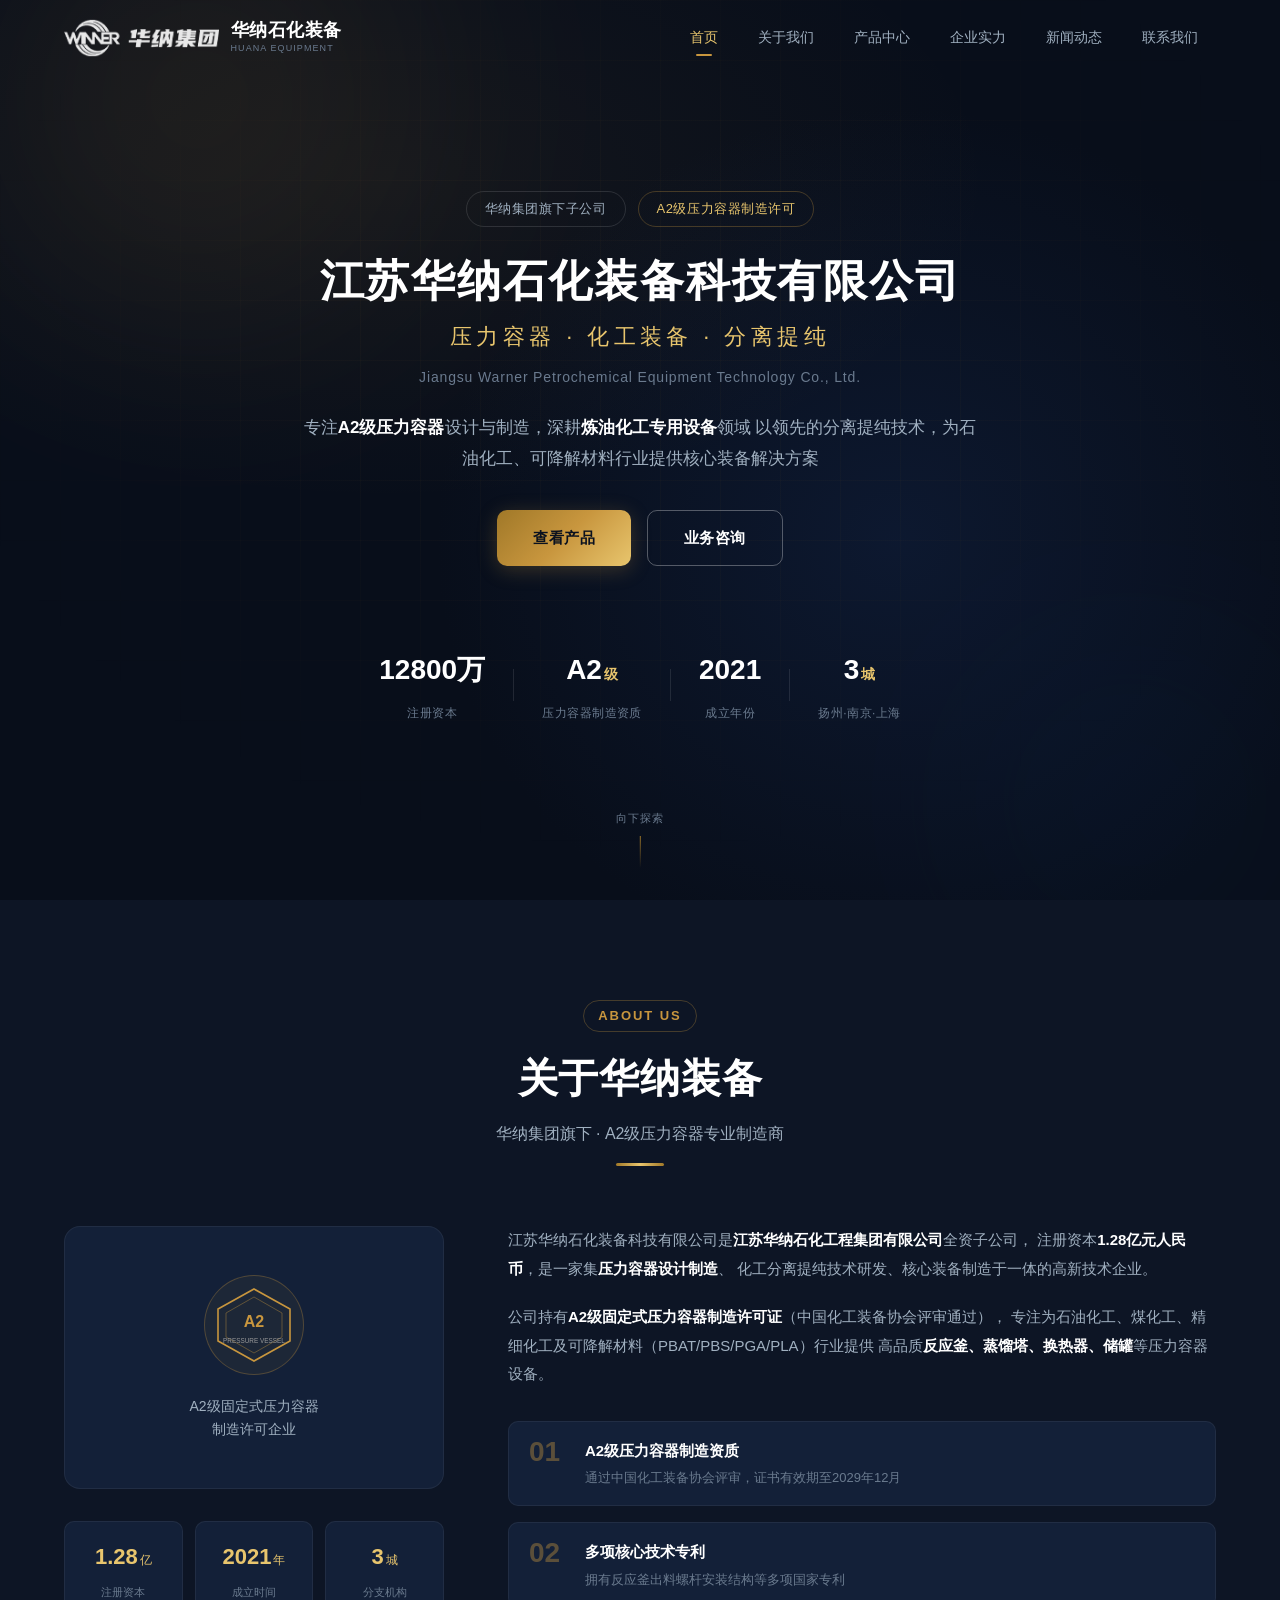
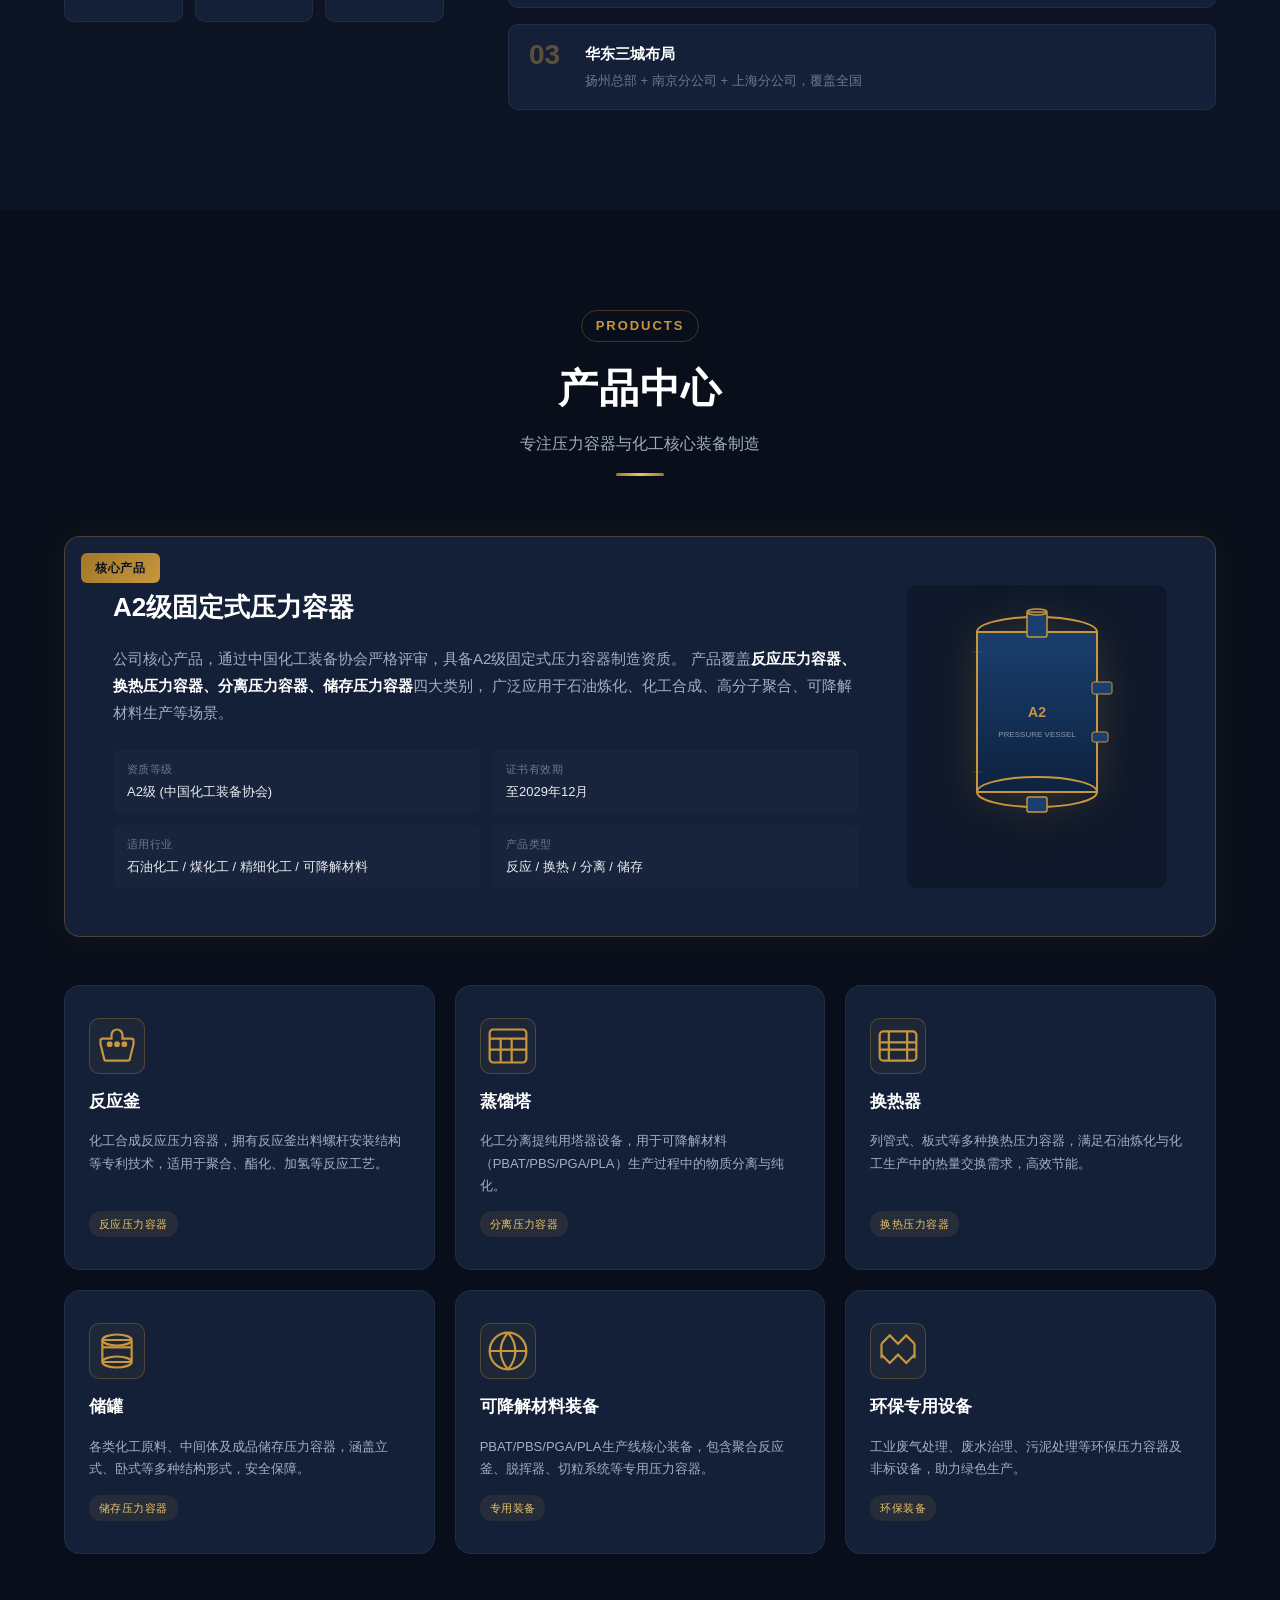
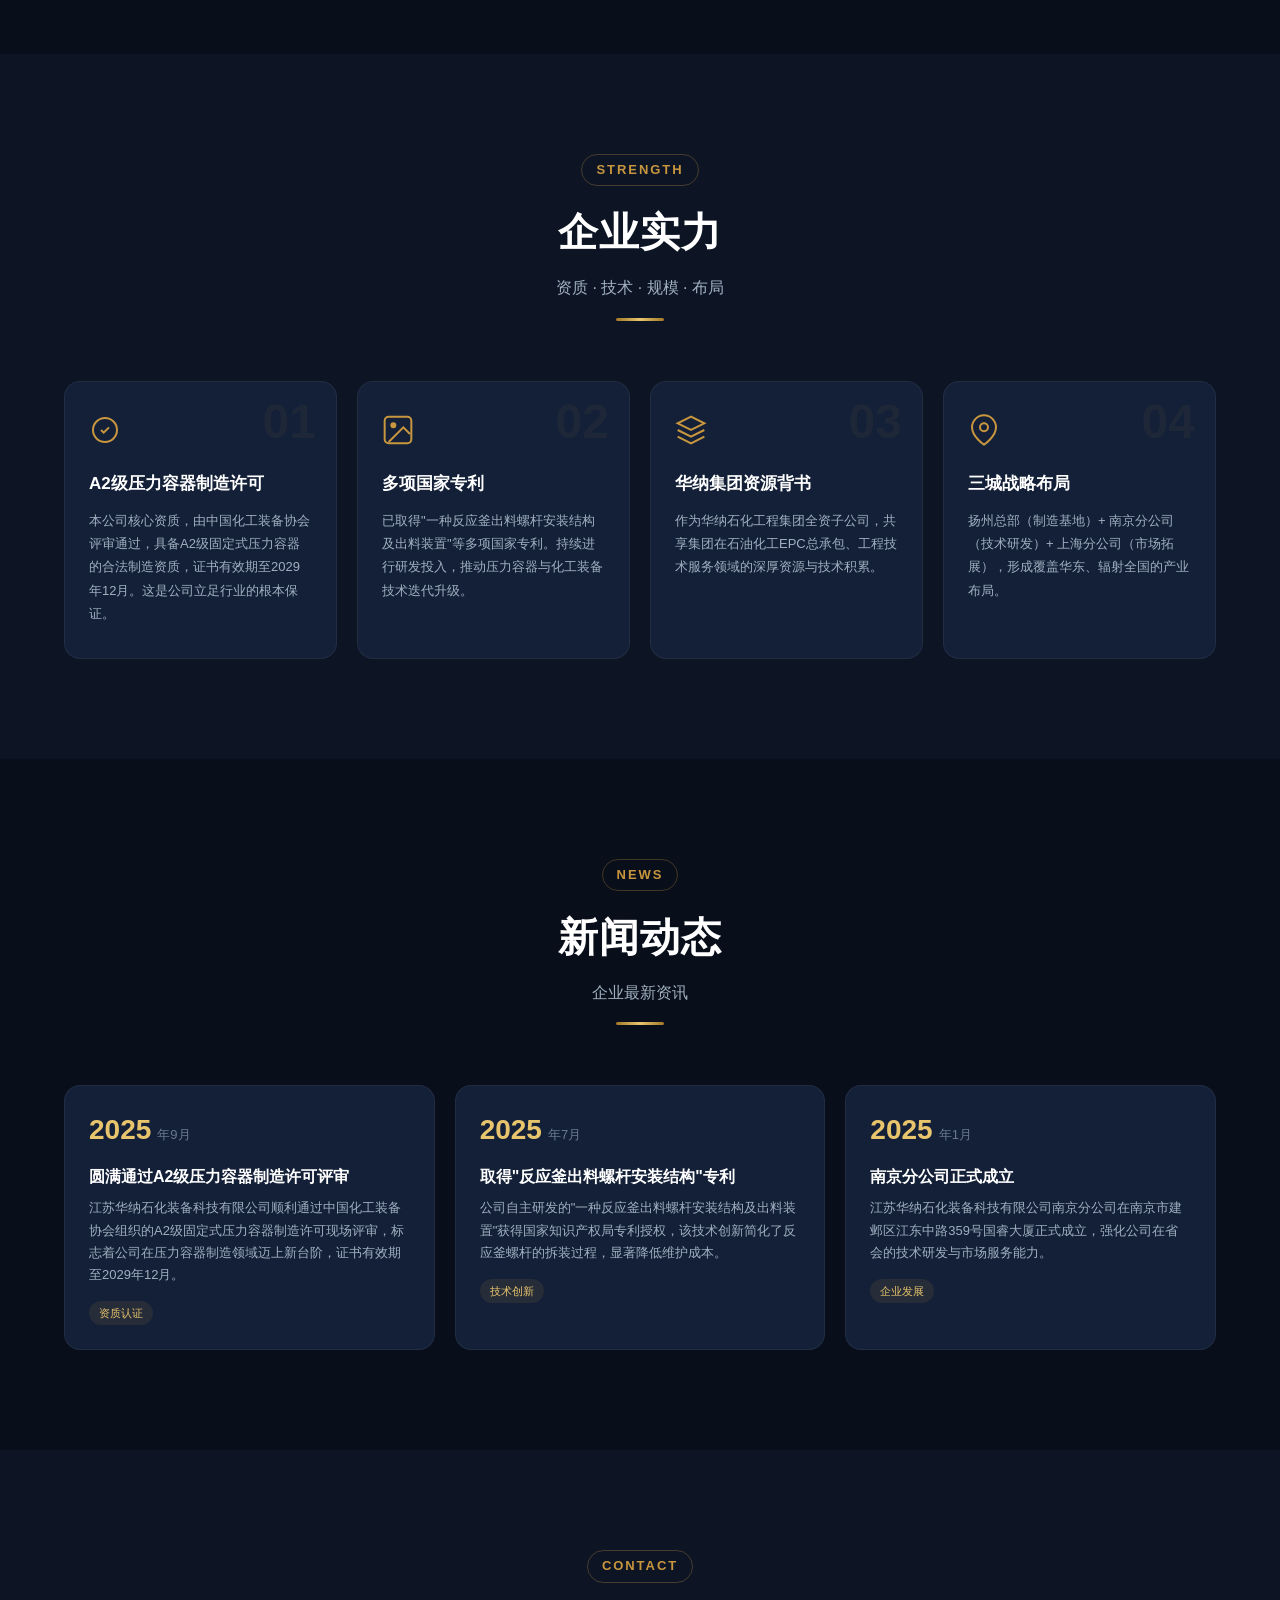
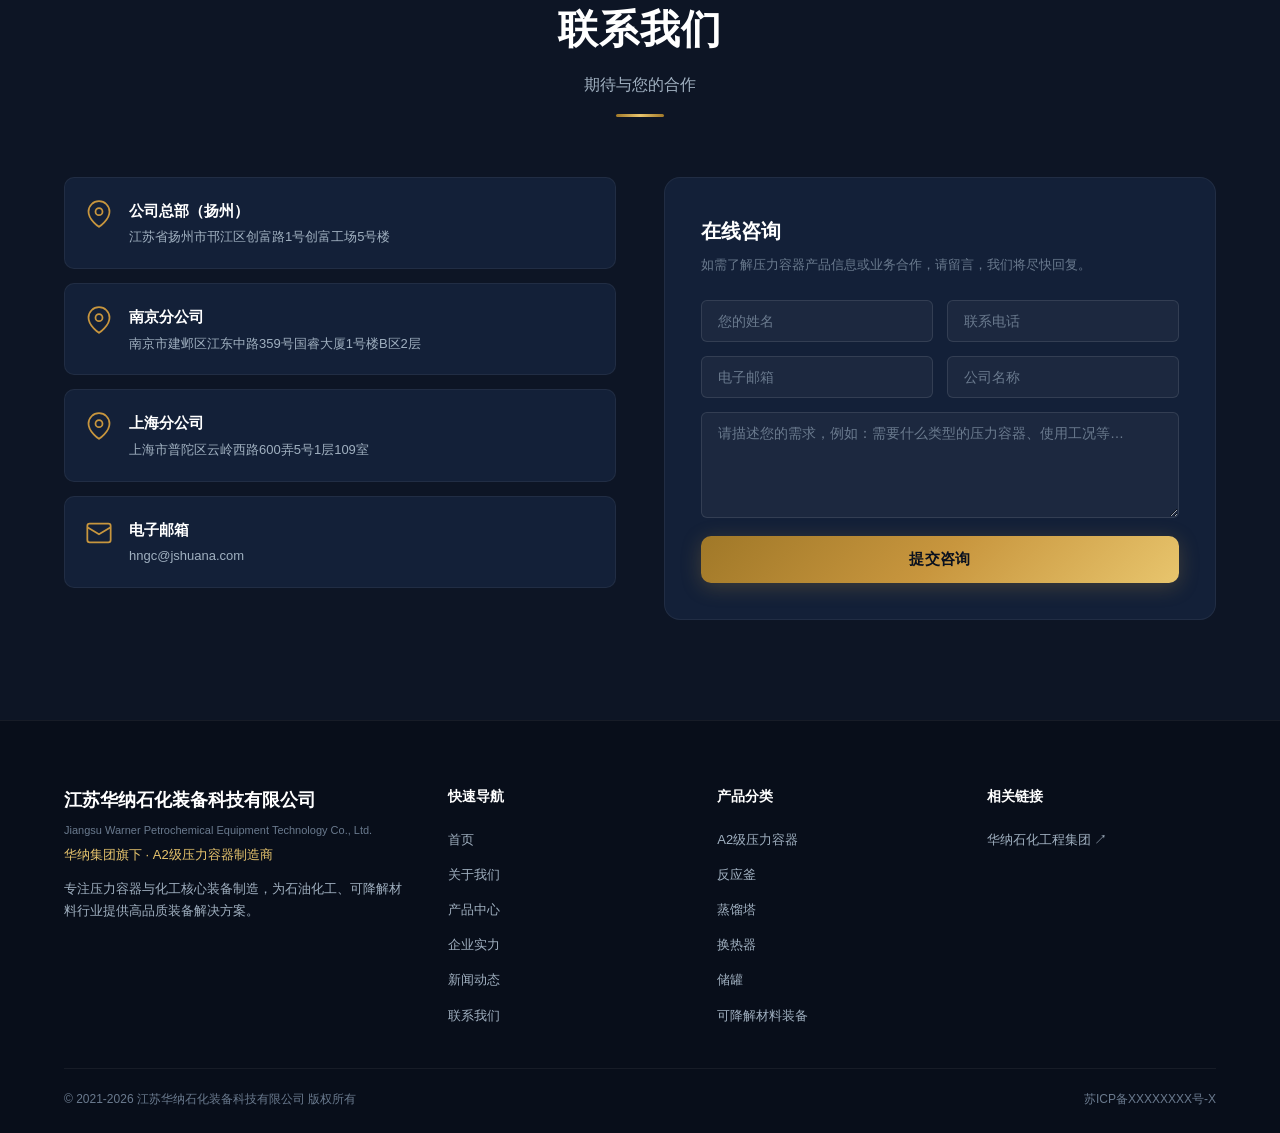
==== commit b677ac3d: "更换为公司真实Logo" ====
--- a/index.html
+++ b/index.html
@@ -102,19 +102,7 @@
     <header class="header" id="header">
         <div class="container header-inner">
             <a href="#home" class="logo">
-                <div class="logo-mark">
-                    <svg viewBox="0 0 40 40" width="40" height="40">
-                        <defs>
-                            <linearGradient id="logoGrad" x1="0%" y1="0%" x2="100%" y2="100%">
-                                <stop offset="0%" stop-color="#c8963e"/>
-                                <stop offset="100%" stop-color="#e8c56d"/>
-                            </linearGradient>
-                        </defs>
-                        <polygon points="20,2 38,12 38,28 20,38 2,28 2,12" fill="none" stroke="url(#logoGrad)" stroke-width="2"/>
-                        <polygon points="20,7 33,14.5 33,25.5 20,33 7,25.5 7,14.5" fill="none" stroke="url(#logoGrad)" stroke-width="1.5"/>
-                        <circle cx="20" cy="20" r="5" fill="url(#logoGrad)" opacity="0.6"/>
-                    </svg>
-                </div>
+                <img src="images/logo-main.png" alt="华纳石化装备" class="logo-img" height="44">
                 <div class="logo-text">
                     <span class="logo-title">华纳石化装备</span>
                     <span class="logo-subtitle">HUANA EQUIPMENT</span>
--- a/css/style.css
+++ b/css/style.css
@@ -189,6 +189,14 @@
 
 .logo-mark svg { display: block; }
 
+.logo-img {
+    height: 40px;
+    width: auto;
+    display: block;
+    filter: brightness(0) invert(1);
+    opacity: 0.9;
+}
+
 .logo-text {
     display: flex;
     flex-direction: column;
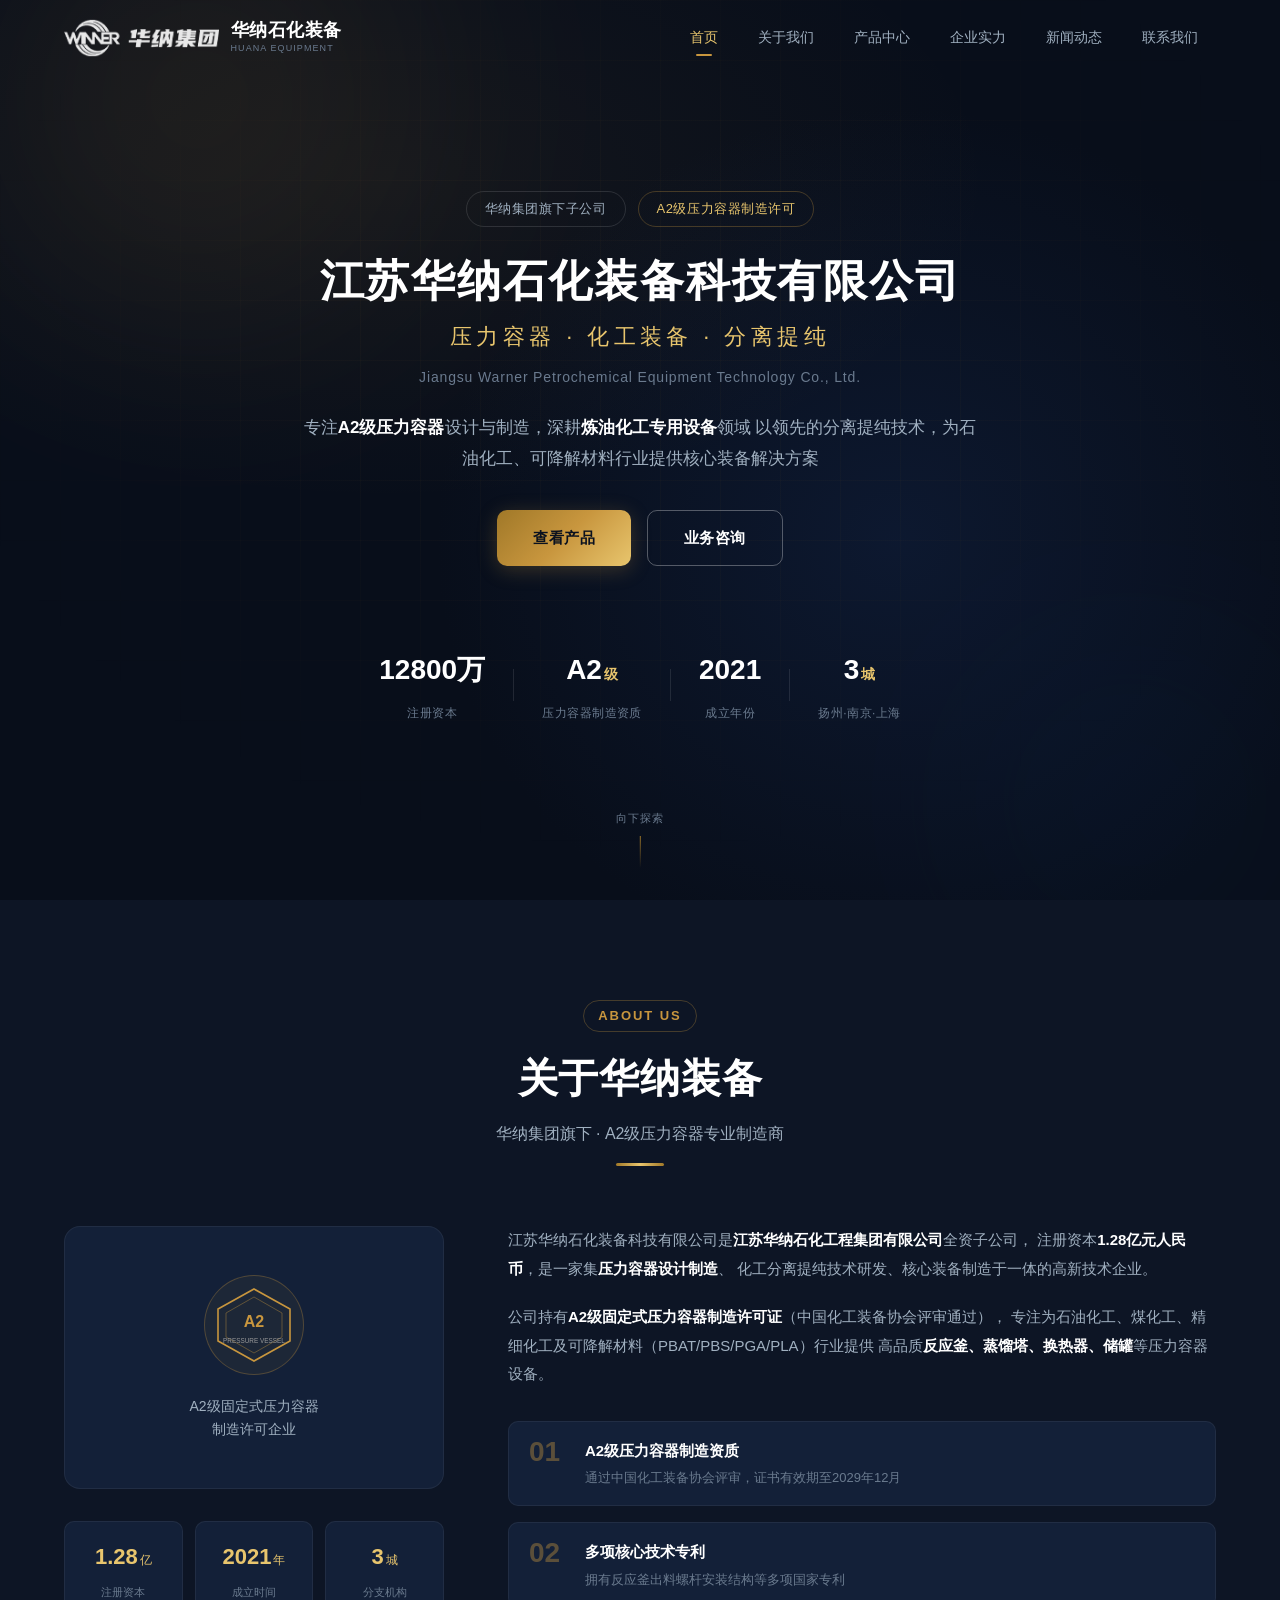
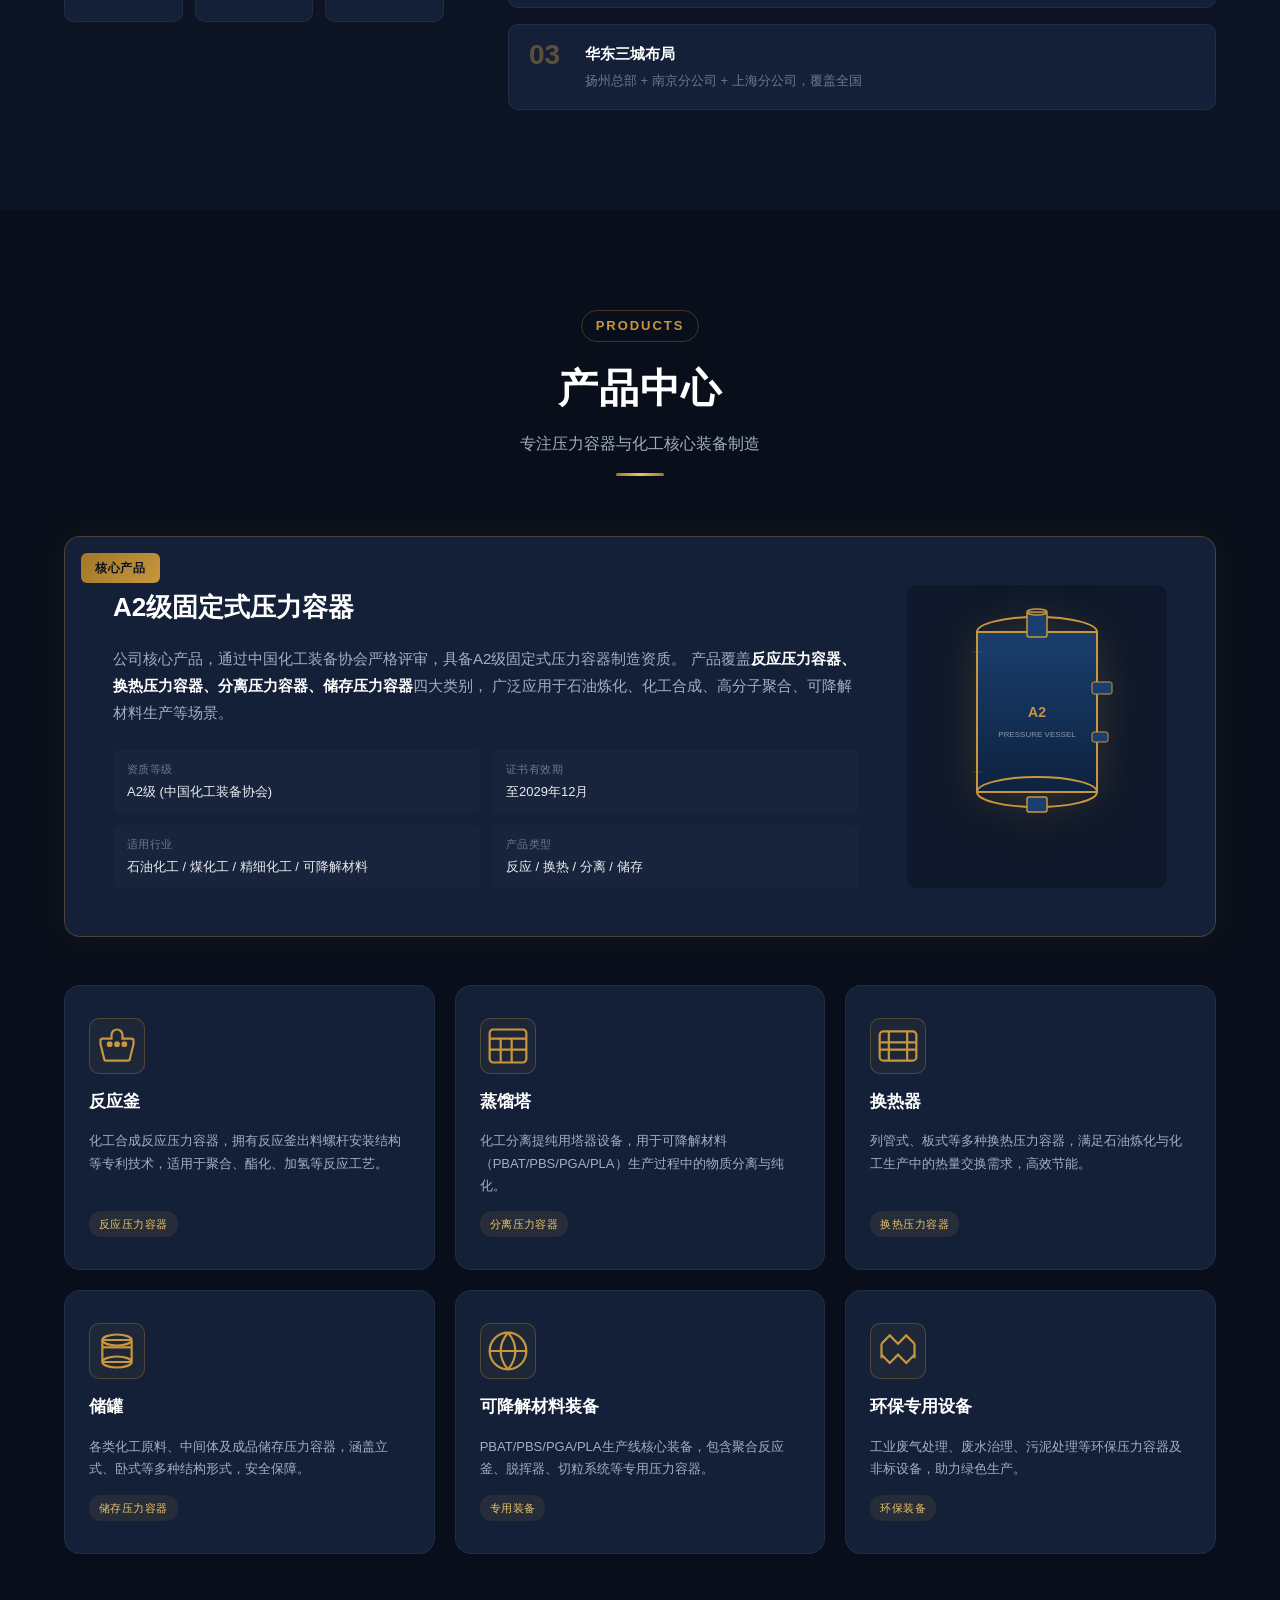
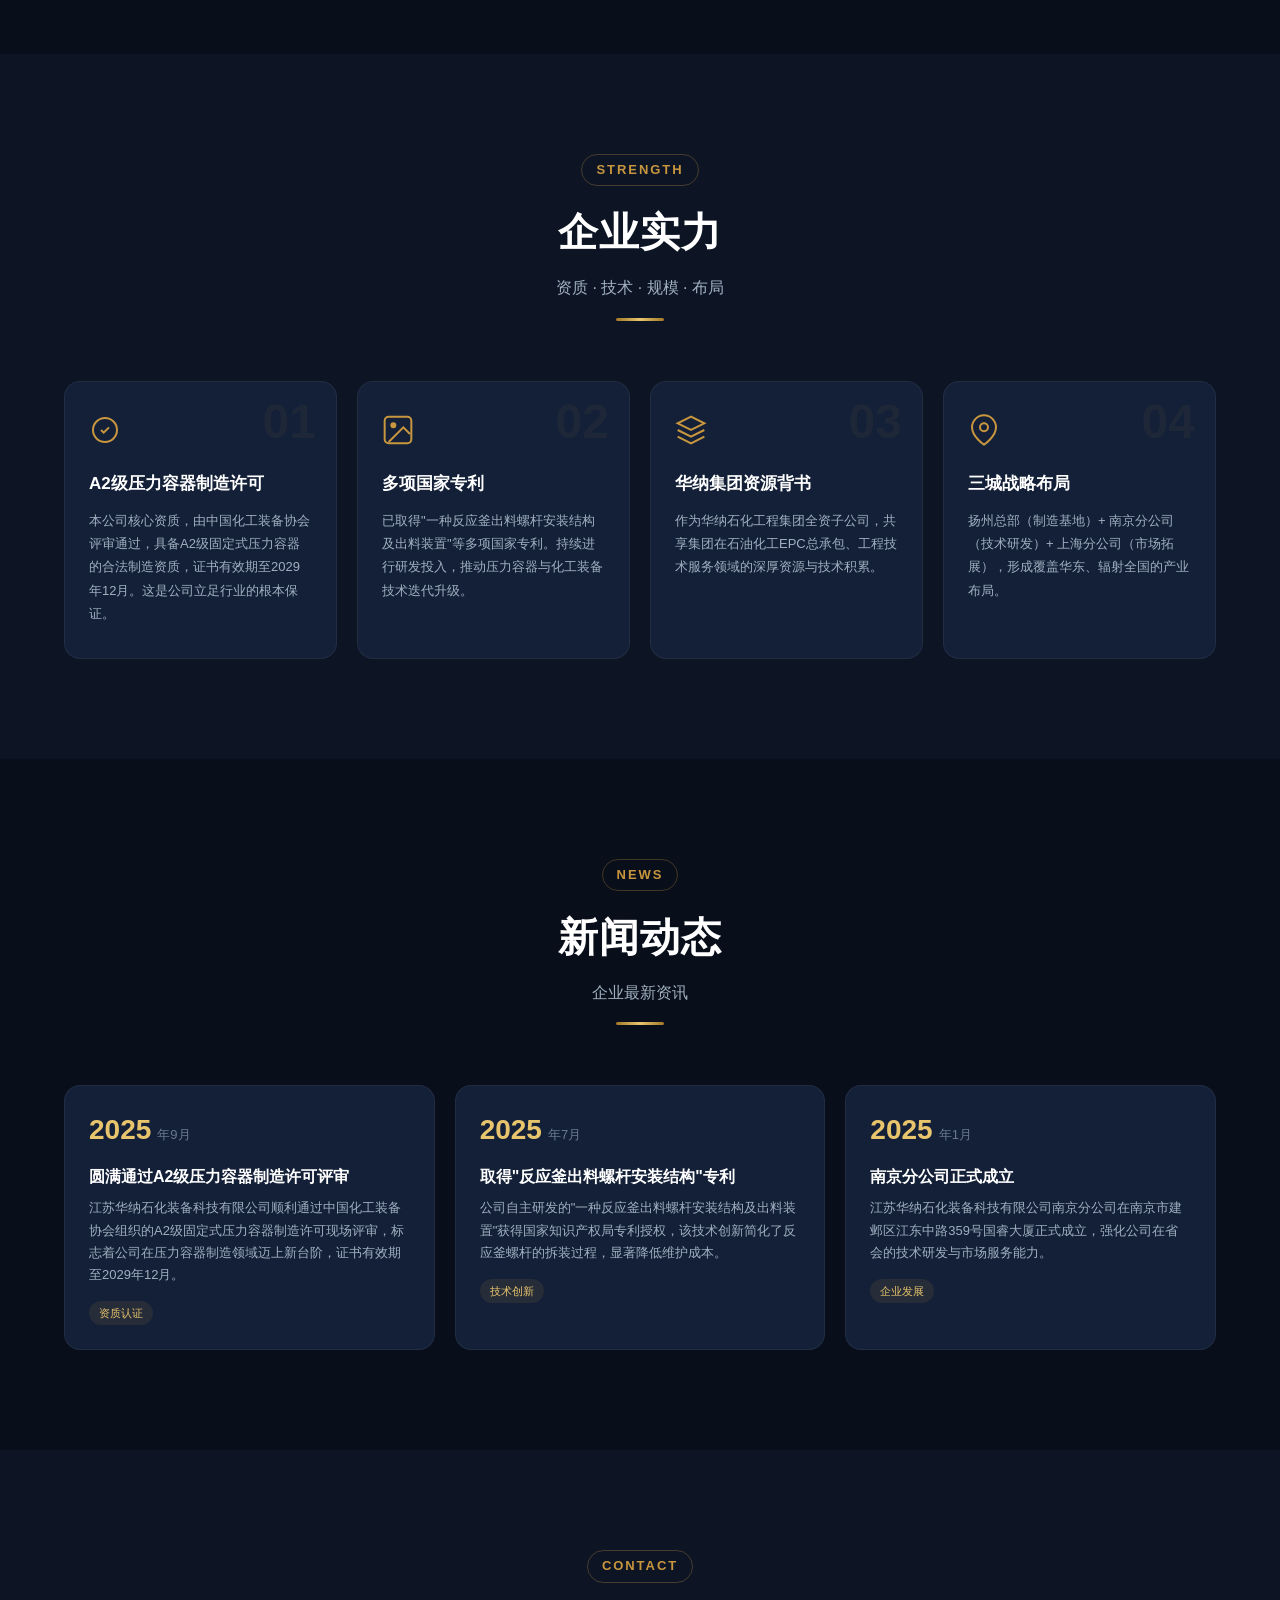
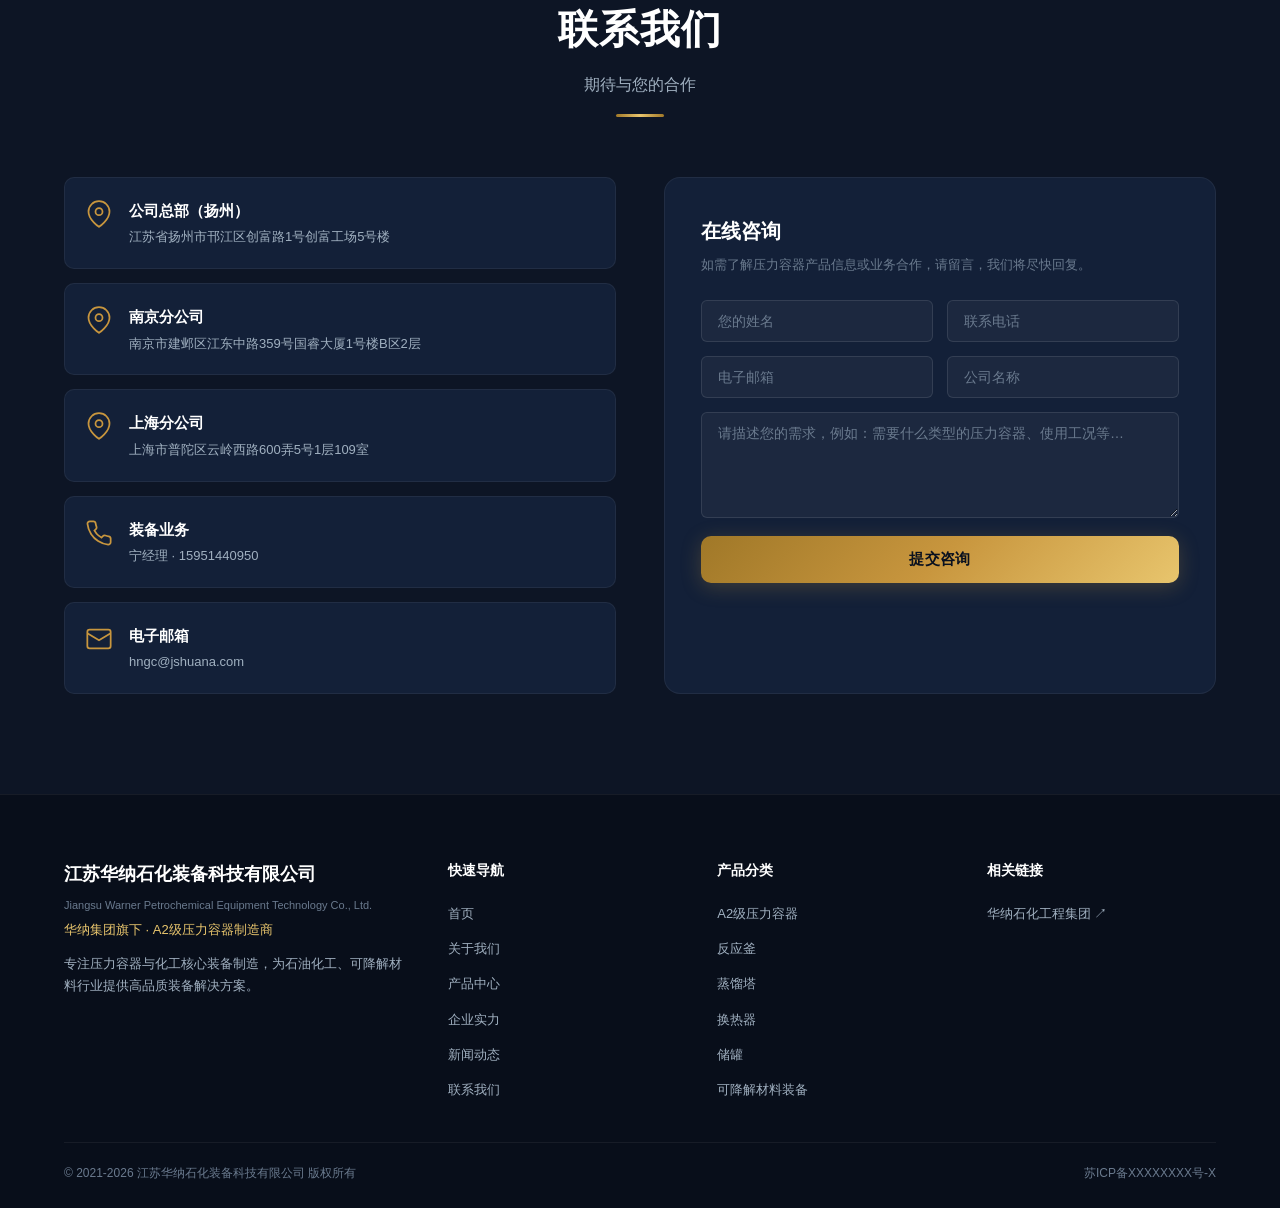
==== commit 12100e68: "添加装备业务联系人：宁经理 15951440950" ====
--- a/index.html
+++ b/index.html
@@ -95,7 +95,7 @@
     <link rel="stylesheet" href="css/style.css">
     <link rel="preconnect" href="https://fonts.googleapis.com">
     <link rel="preconnect" href="https://fonts.gstatic.com" crossorigin>
-    <link rel="icon" href="data:image/svg+xml,<svg xmlns='http://www.w3.org/2000/svg' viewBox='0 0 100 100'><text y='.9em' font-size='90'>⬡</text></svg>">
+    <link rel="icon" href="images/logo-main.png">
 </head>
 <body>
     <!-- ==================== 顶部导航 ==================== -->
@@ -540,6 +540,13 @@
                         </div>
                     </div>
                     <div class="contact-info-card">
+                        <svg width="28" height="28" viewBox="0 0 24 24" fill="none" stroke="#c8963e" stroke-width="1.5"><path d="M22 16.92v3a2 2 0 0 1-2.18 2 19.79 19.79 0 0 1-8.63-3.07 19.5 19.5 0 0 1-6-6 19.79 19.79 0 0 1-3.07-8.67A2 2 0 0 1 4.11 2h3a2 2 0 0 1 2 1.72 12.84 12.84 0 0 0 .7 2.81 2 2 0 0 1-.45 2.11L8.09 9.91a16 16 0 0 0 6 6l1.27-1.27a2 2 0 0 1 2.11-.45 12.84 12.84 0 0 0 2.81.7A2 2 0 0 1 22 16.92z"/></svg>
+                        <div>
+                            <h4>装备业务</h4>
+                            <p><a href="tel:15951440950" style="color:inherit;">宁经理 · 15951440950</a></p>
+                        </div>
+                    </div>
+                    <div class="contact-info-card">
                         <svg width="28" height="28" viewBox="0 0 24 24" fill="none" stroke="#c8963e" stroke-width="1.5"><rect x="2" y="4" width="20" height="16" rx="2"/><path d="M2 7l10 6 10-6"/></svg>
                         <div>
                             <h4>电子邮箱</h4>
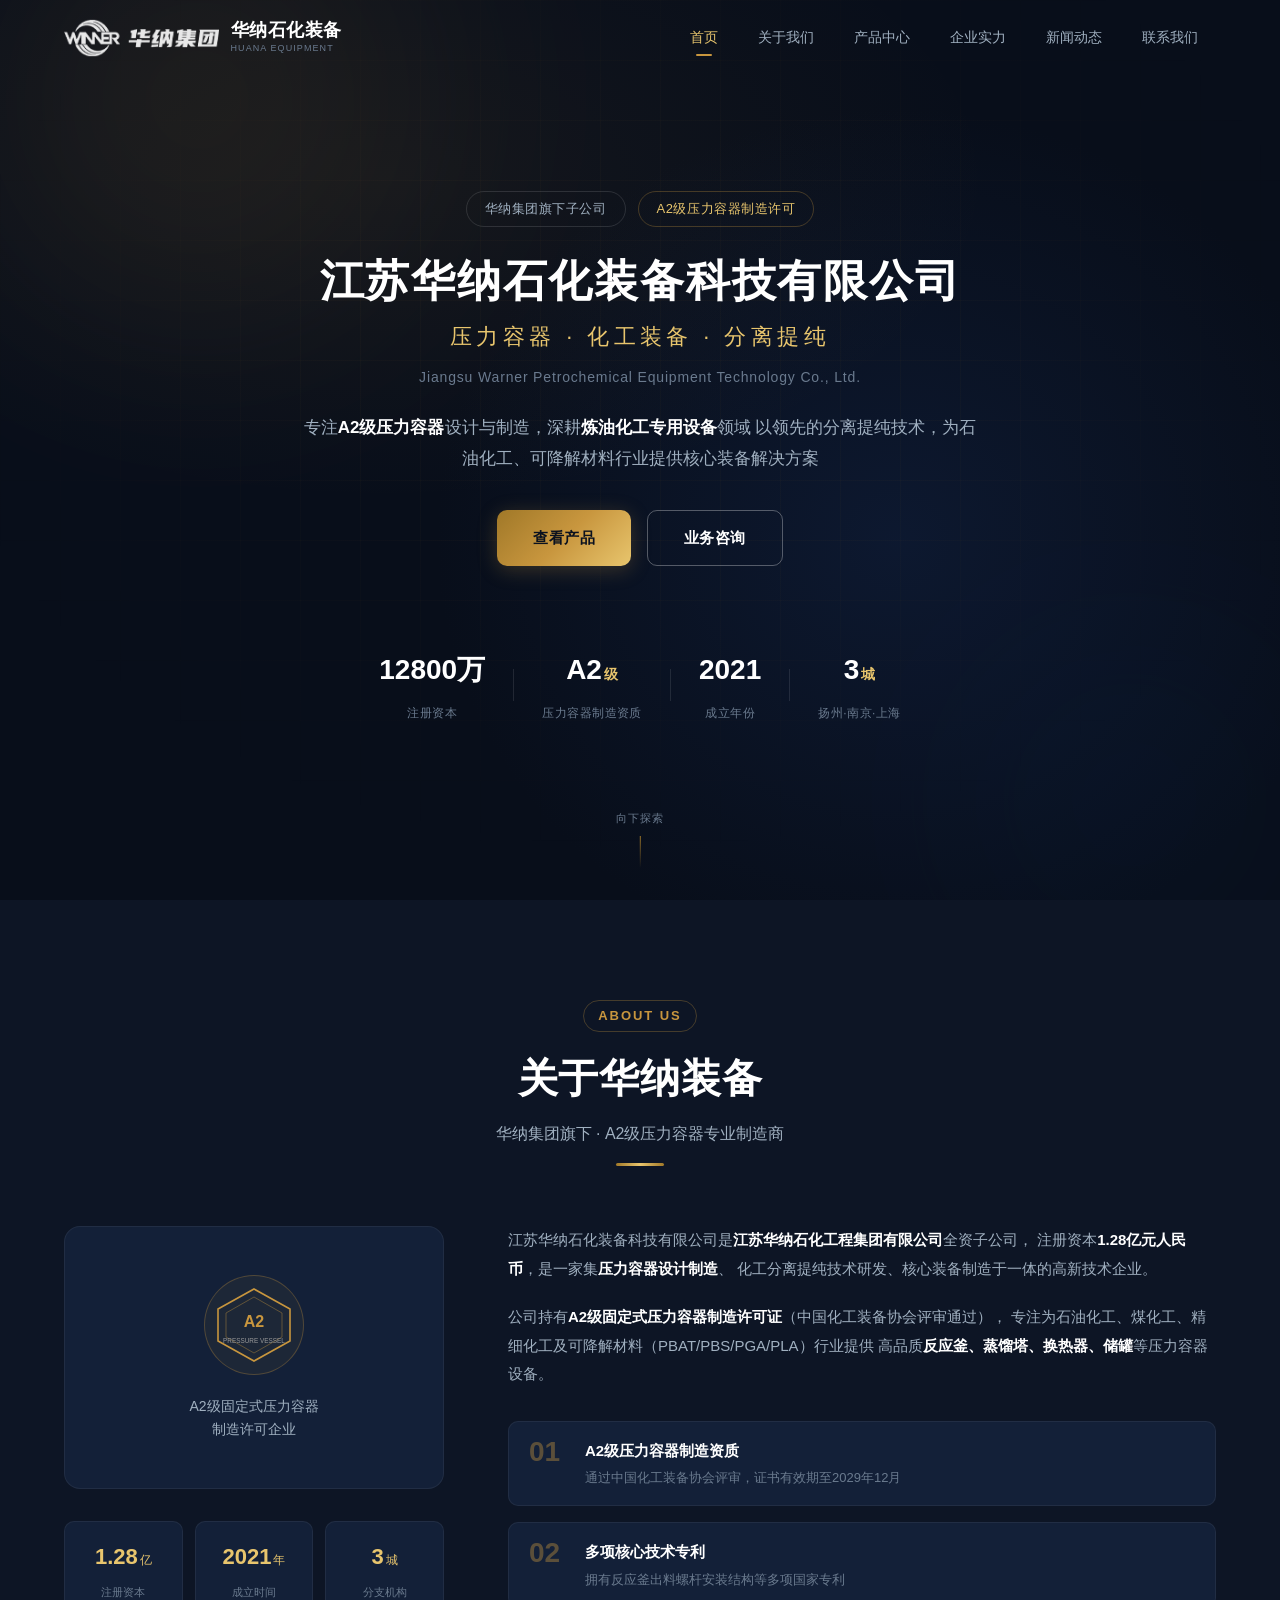
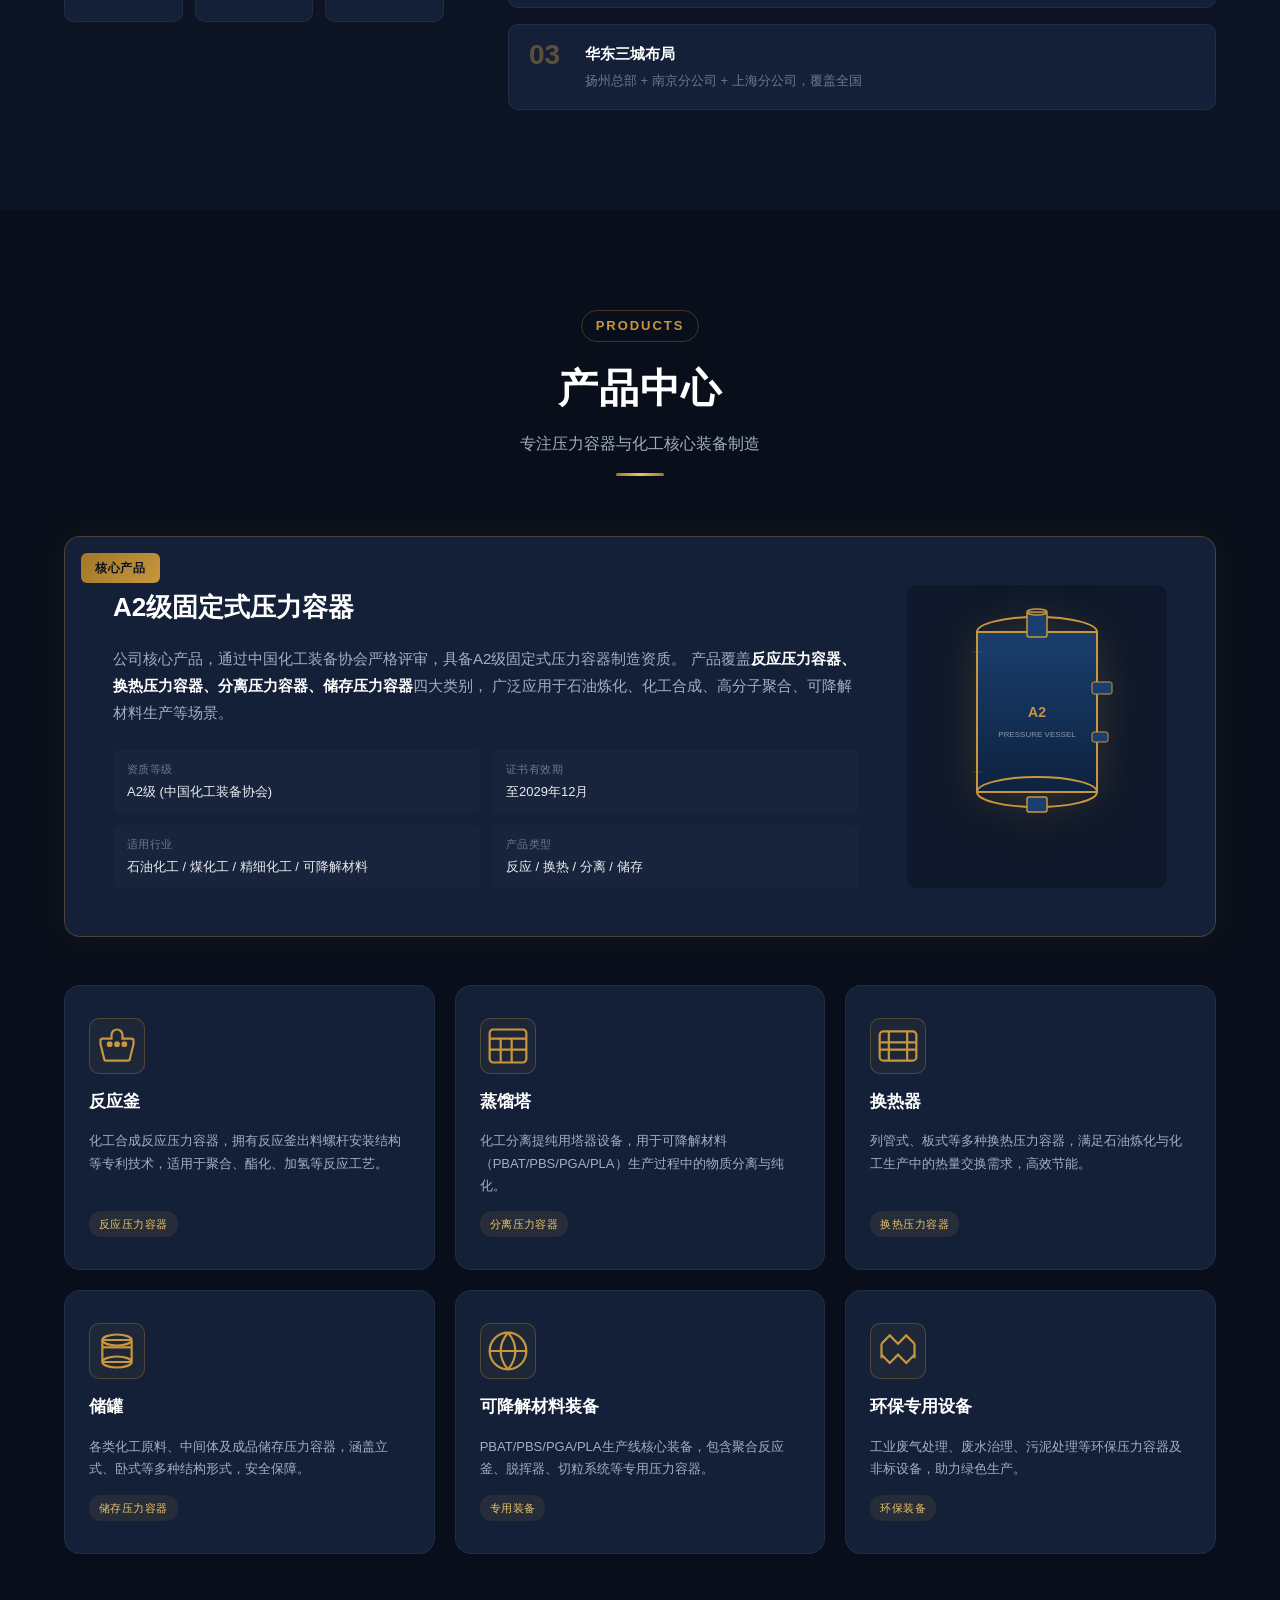
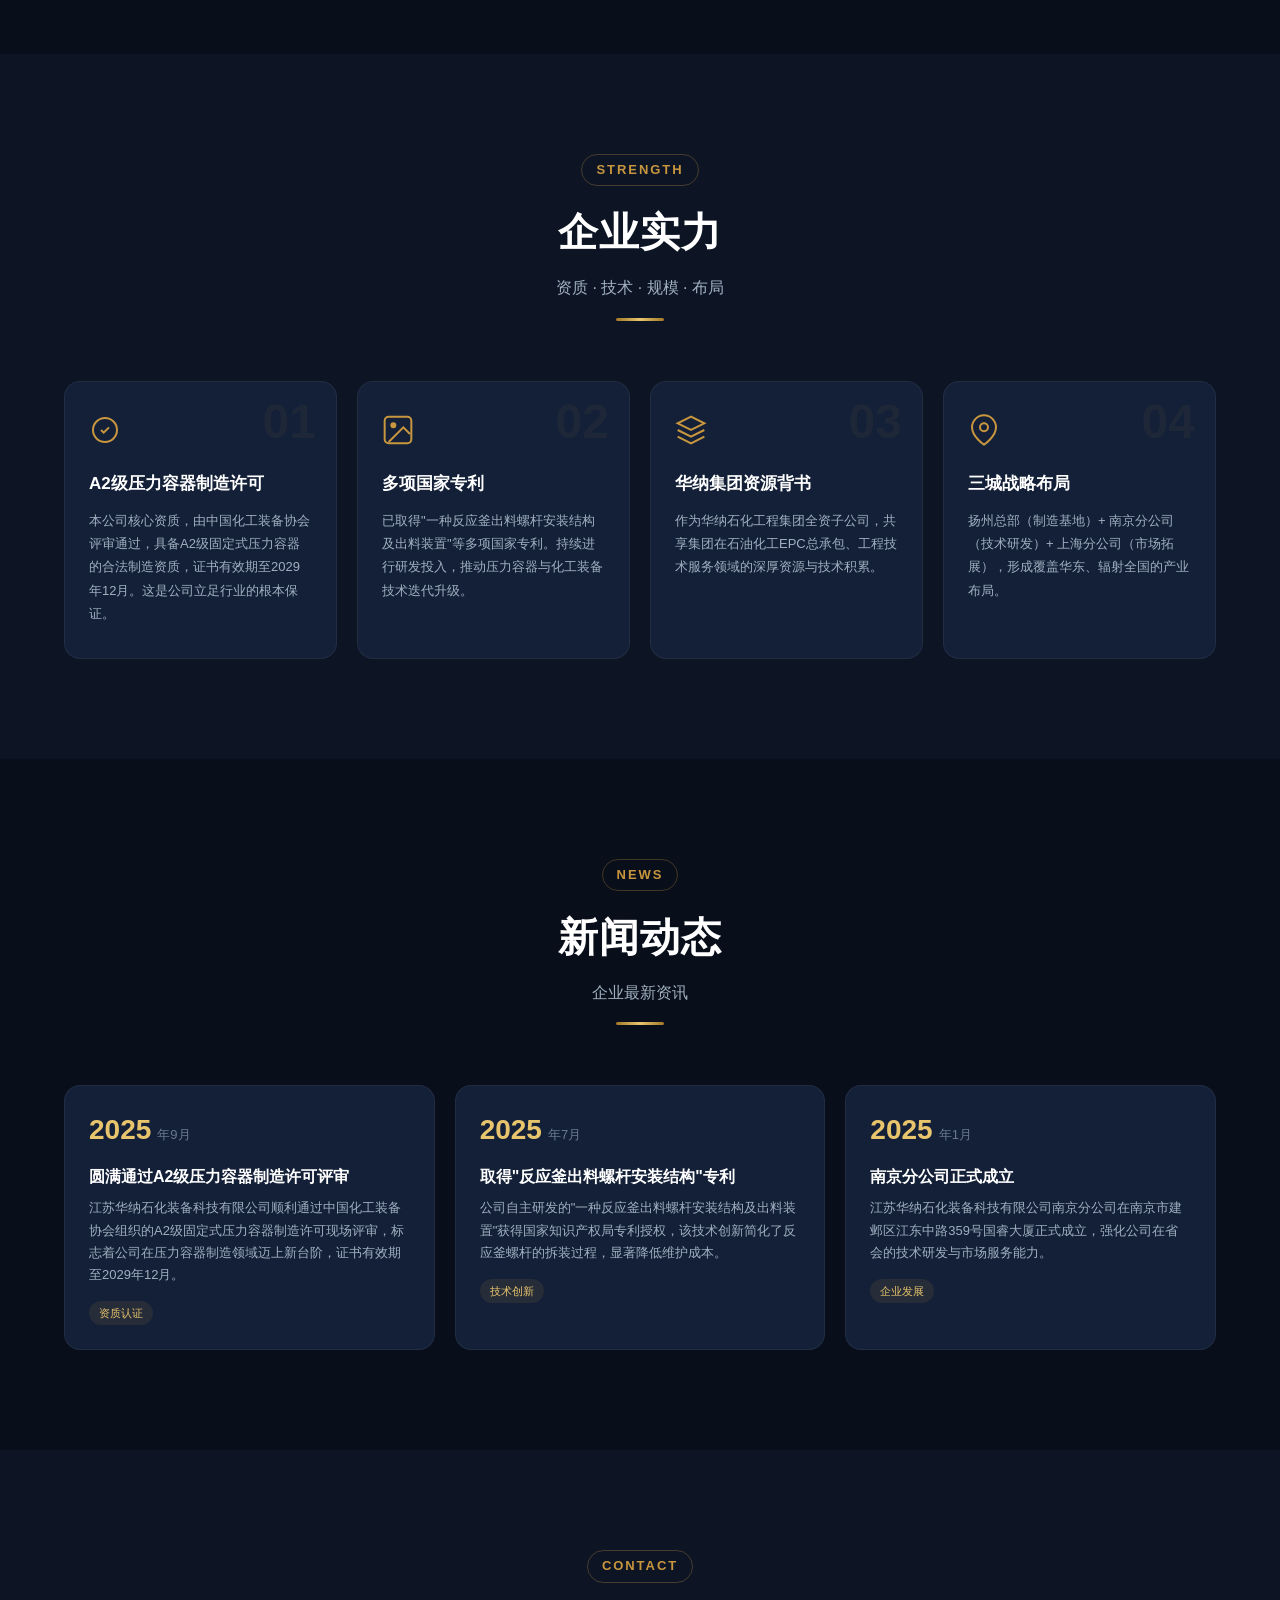
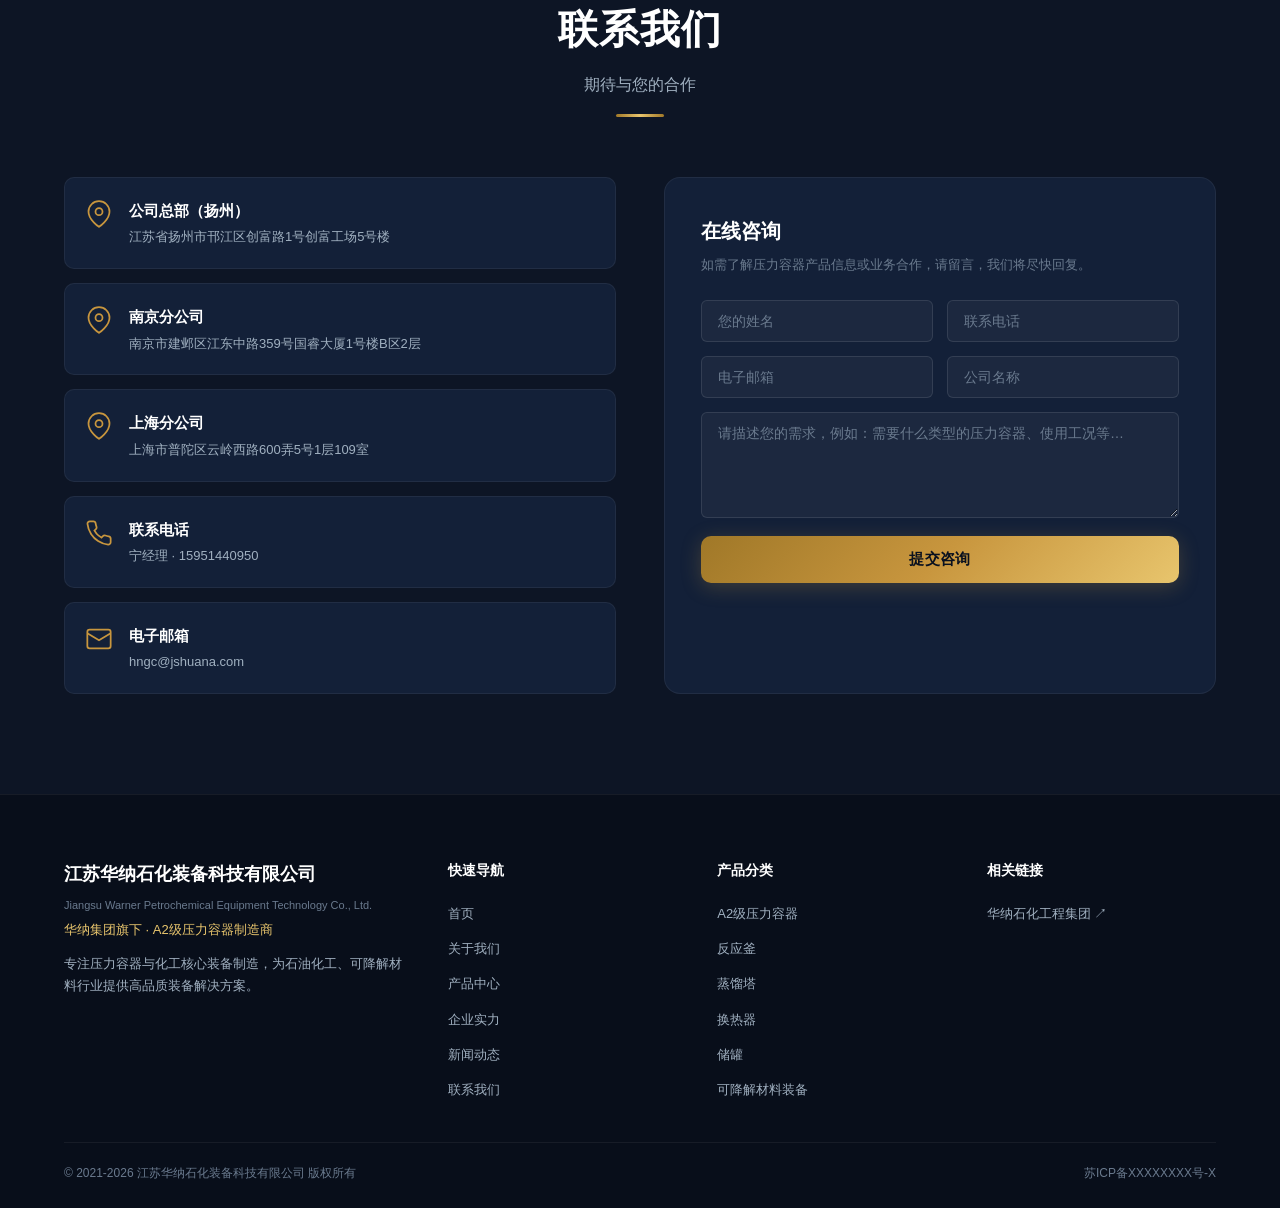
==== commit 30a72e07: "修正：装备业务→联系电话" ====
--- a/index.html
+++ b/index.html
@@ -542,7 +542,7 @@
                     <div class="contact-info-card">
                         <svg width="28" height="28" viewBox="0 0 24 24" fill="none" stroke="#c8963e" stroke-width="1.5"><path d="M22 16.92v3a2 2 0 0 1-2.18 2 19.79 19.79 0 0 1-8.63-3.07 19.5 19.5 0 0 1-6-6 19.79 19.79 0 0 1-3.07-8.67A2 2 0 0 1 4.11 2h3a2 2 0 0 1 2 1.72 12.84 12.84 0 0 0 .7 2.81 2 2 0 0 1-.45 2.11L8.09 9.91a16 16 0 0 0 6 6l1.27-1.27a2 2 0 0 1 2.11-.45 12.84 12.84 0 0 0 2.81.7A2 2 0 0 1 22 16.92z"/></svg>
                         <div>
-                            <h4>装备业务</h4>
+                            <h4>联系电话</h4>
                             <p><a href="tel:15951440950" style="color:inherit;">宁经理 · 15951440950</a></p>
                         </div>
                     </div>
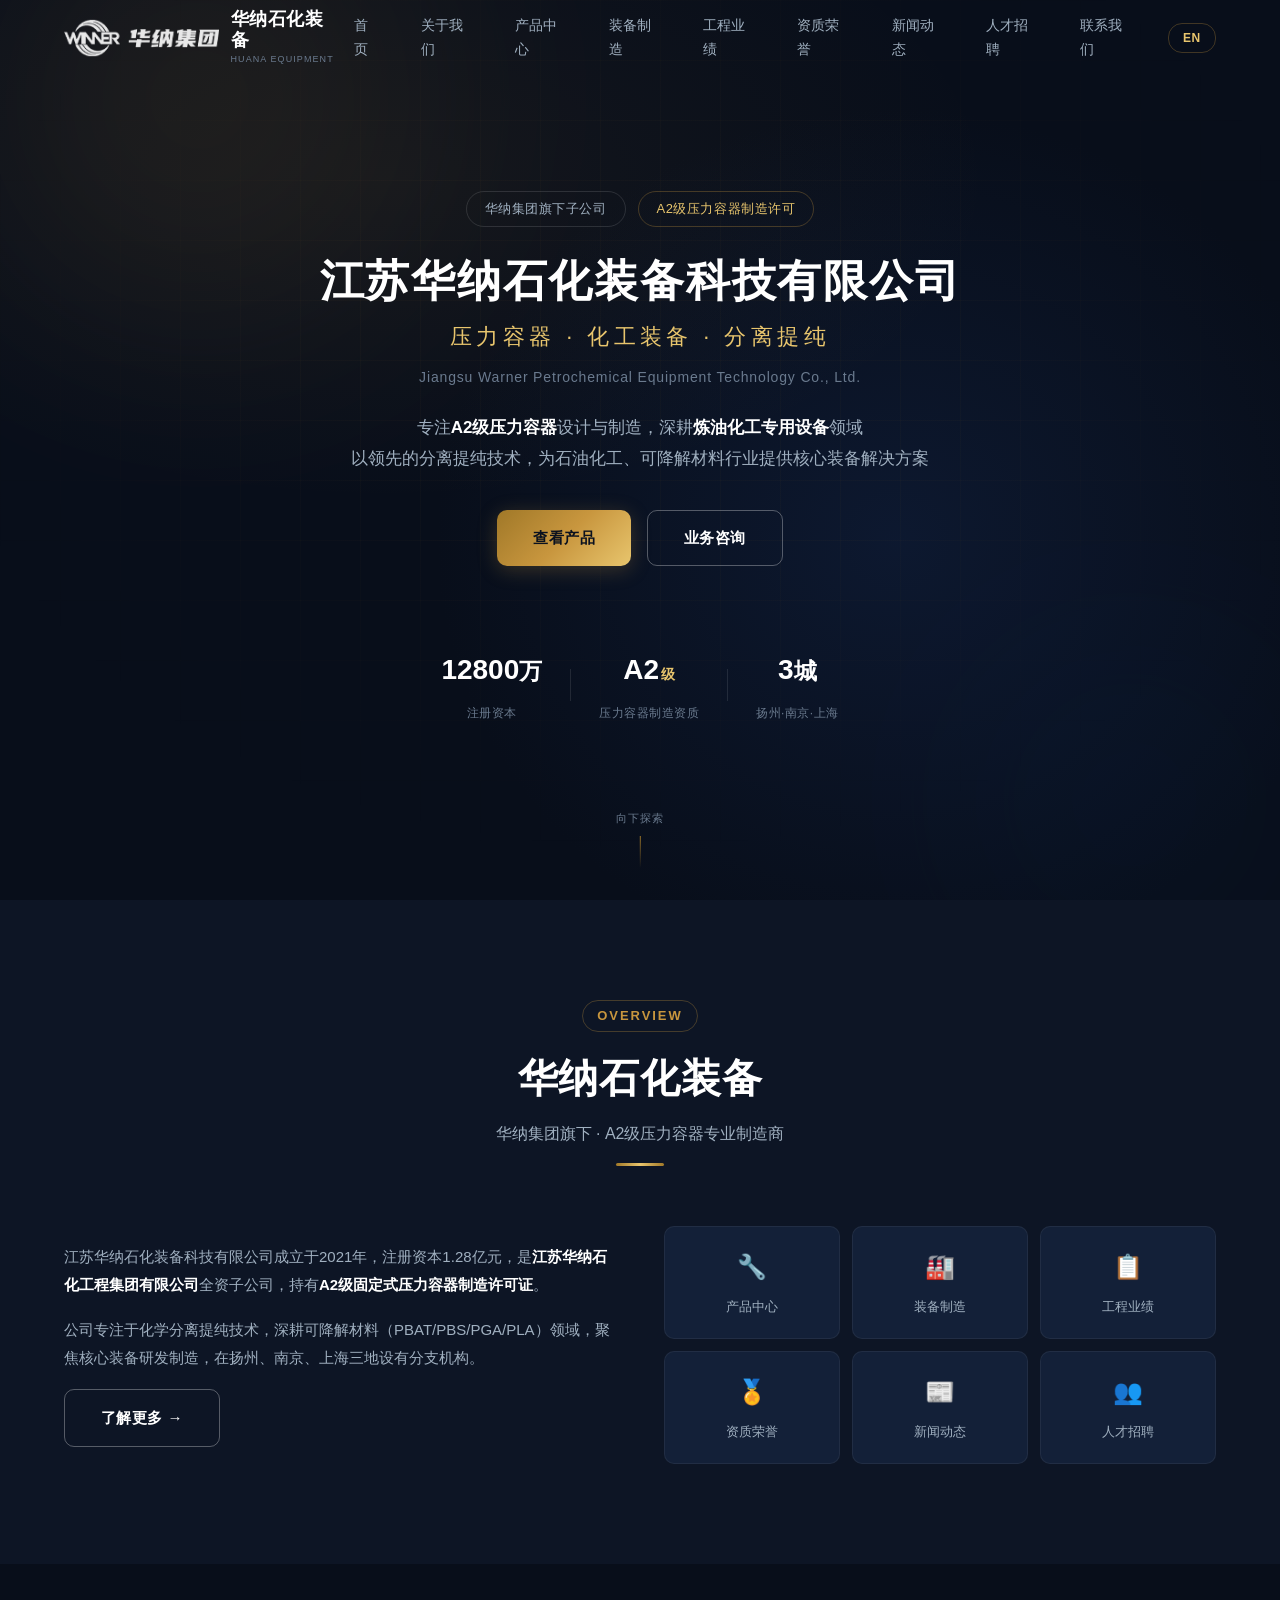
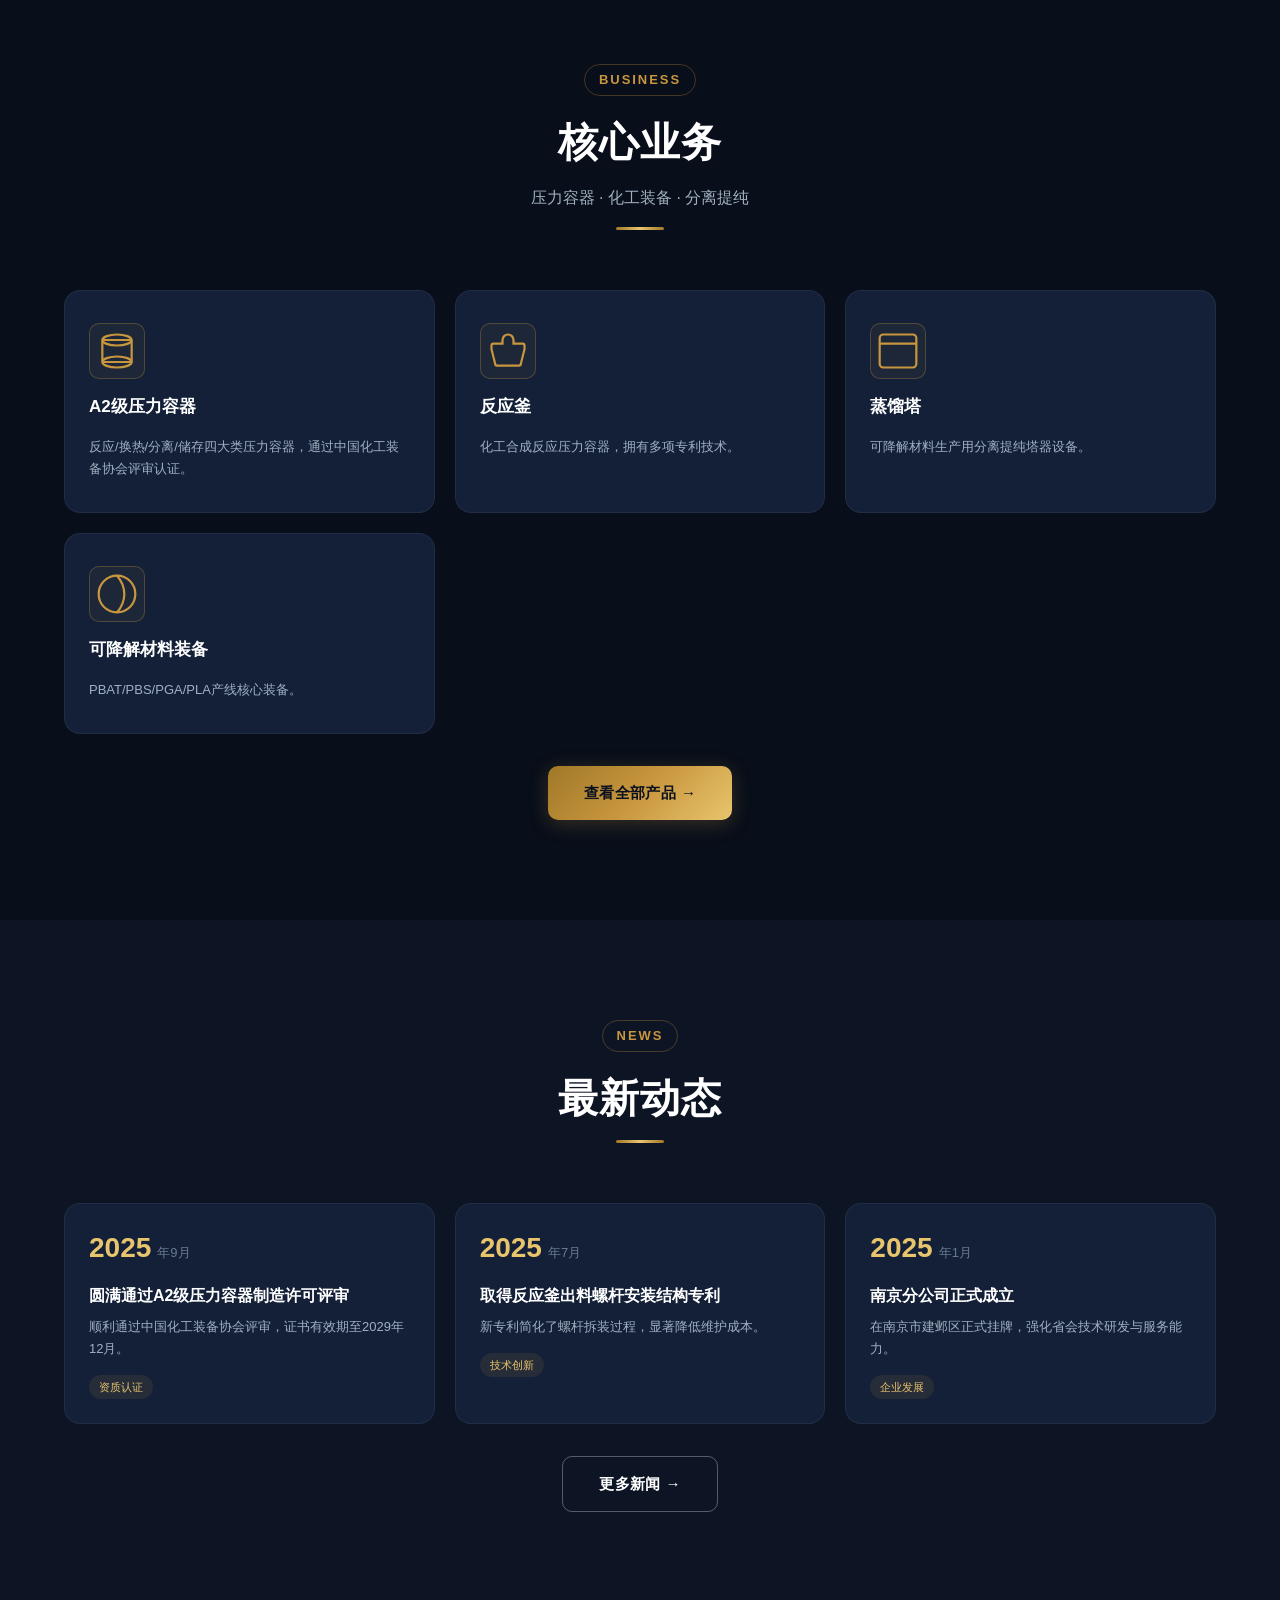
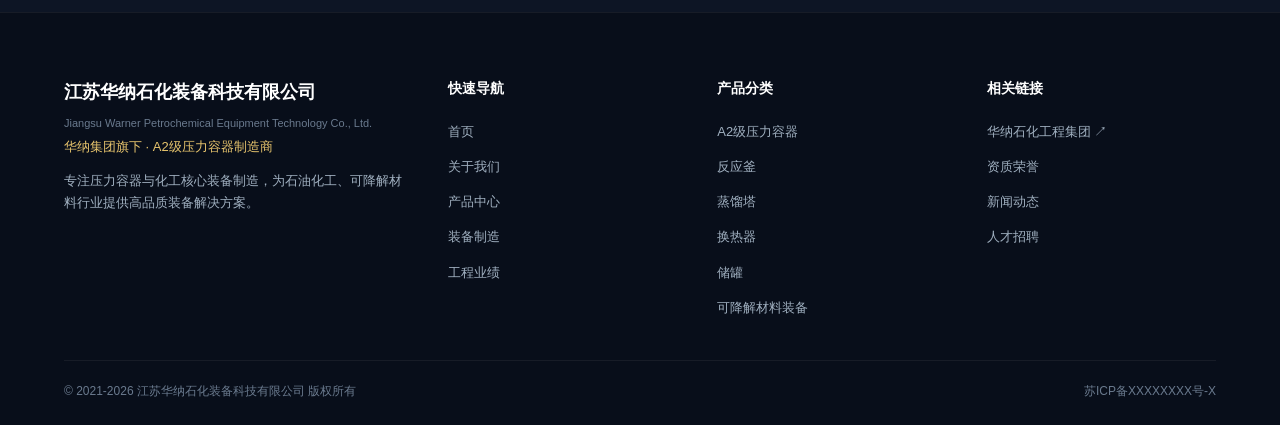
==== commit c9fc3839: "多页面升级：9页面+英文版+企业文化+装备制造照片+中英切换" ====
--- a/index.html
+++ b/index.html
@@ -3,128 +3,37 @@
 <head>
     <meta charset="UTF-8">
     <meta name="viewport" content="width=device-width, initial-scale=1.0">
-
-    <!-- ====== SEO 核心 ====== -->
     <title>江苏华纳石化装备科技有限公司 | A2级压力容器制造商 · 化工分离提纯装备专家</title>
-    <meta name="description" content="江苏华纳石化装备科技有限公司是华纳集团旗下A2级压力容器制造企业，专注炼油化工压力容器、反应釜、蒸馏塔、换热器、储罐等特种设备的设计制造。公司通过中国化工装备协会A2级固定式压力容器制造许可评审，服务于石油化工、可降解材料（PBAT/PBS/PGA/PLA）、环保工程等领域。">
-    <meta name="keywords" content="压力容器,A2压力容器,石化装备,化工设备,反应釜,蒸馏塔,换热器,储罐,压力容器制造,压力容器厂家,江苏压力容器,华纳装备,华纳石化,特种设备,可降解材料装备,分离提纯,炼油设备,化工装备制造">
-    <meta name="author" content="江苏华纳石化装备科技有限公司">
+    <meta name="description" content="江苏华纳石化装备科技有限公司是华纳集团旗下A2级压力容器制造企业，专注炼油化工压力容器、反应釜、蒸馏塔、换热器、储罐等特种设备的设计制造。">
+    <meta name="keywords" content="压力容器,A2压力容器,石化装备,化工设备,反应釜,蒸馏塔,换热器,储罐,压力容器制造,压力容器厂家,江苏压力容器,华纳装备,华纳石化">
     <meta name="robots" content="index, follow">
     <link rel="canonical" href="https://www.jshuana-equipment.com/">
-
-    <!-- Open Graph -->
     <meta property="og:title" content="江苏华纳石化装备科技有限公司 | A2级压力容器制造商">
     <meta property="og:description" content="华纳集团旗下A2级压力容器制造企业，专注炼油化工压力容器、反应釜、蒸馏塔等特种设备的设计与制造。">
     <meta property="og:type" content="website">
-    <meta property="og:url" content="https://www.jshuana-equipment.com/">
-    <meta property="og:site_name" content="江苏华纳石化装备科技有限公司">
-
-    <!-- ====== JSON-LD 结构化数据 (AI搜索关键) ====== -->
+    <link rel="icon" href="images/logo-main.png">
+    <link rel="stylesheet" href="css/style.css">
+
     <script type="application/ld+json">
     {
         "@context": "https://schema.org",
         "@type": "Organization",
         "name": "江苏华纳石化装备科技有限公司",
-        "alternateName": ["华纳装备", "华纳石化装备", "Jiangsu Warner Petrochemical Equipment Technology Co., Ltd."],
+        "alternateName": ["华纳装备", "华纳石化装备"],
         "description": "华纳集团旗下A2级压力容器制造企业，专注炼油化工压力容器、反应釜、蒸馏塔、换热器等特种设备的设计制造。",
         "url": "https://www.jshuana-equipment.com/",
-        "parentOrganization": {
-            "@type": "Organization",
-            "name": "江苏华纳石化工程集团有限公司",
-            "url": "https://www.jshuana.com/"
-        },
+        "parentOrganization": {"@type": "Organization", "name": "江苏华纳石化工程集团有限公司", "url": "https://www.jshuana.com/"},
         "foundingDate": "2021-06-04",
-        "address": {
-            "@type": "PostalAddress",
-            "addressLocality": "扬州市",
-            "addressRegion": "江苏省",
-            "streetAddress": "邗江区创富路1号创富工场5号楼",
-            "addressCountry": "CN"
-        },
-        "contactPoint": {
-            "@type": "ContactPoint",
-            "email": "hngc@jshuana.com",
-            "contactType": "sales"
-        },
-        "knowsAbout": [
-            "压力容器制造",
-            "A2级固定式压力容器",
-            "炼油化工专用设备",
-            "反应釜",
-            "蒸馏塔",
-            "换热器",
-            "储罐",
-            "化学分离提纯技术",
-            "可降解材料装备",
-            "PBAT设备",
-            "PBS设备",
-            "PLA设备",
-            "环境保护专用设备",
-            "海洋工程装备"
-        ],
-        "hasOfferCatalog": {
-            "@type": "OfferCatalog",
-            "name": "核心产品与服务",
-            "itemListElement": [
-                {
-                    "@type": "Product",
-                    "name": "A2级压力容器",
-                    "description": "通过中国化工装备协会评审的A2级固定式压力容器，适用于石油化工、煤化工、精细化工等领域。"
-                },
-                {
-                    "@type": "Product",
-                    "name": "反应釜",
-                    "description": "化工反应釜设计与制造，拥有多项专利技术，包括反应釜出料螺杆安装结构等。"
-                },
-                {
-                    "@type": "Product",
-                    "name": "蒸馏塔",
-                    "description": "化工分离提纯用蒸馏塔，服务于可降解材料（PBAT/PBS/PGA/PLA）生产领域。"
-                },
-                {
-                    "@type": "Product",
-                    "name": "换热器",
-                    "description": "炼油化工用高效换热器设备。"
-                }
-            ]
-        }
+        "address": {"@type": "PostalAddress", "addressLocality": "扬州市", "addressRegion": "江苏省", "streetAddress": "邗江区创富路1号创富工场5号楼", "addressCountry": "CN"},
+        "contactPoint": {"@type": "ContactPoint", "email": "hngc@jshuana.com", "telephone": "15951440950", "contactType": "sales"},
+        "knowsAbout": ["压力容器制造","A2级固定式压力容器","炼油化工专用设备","反应釜","蒸馏塔","换热器","化学分离提纯技术","可降解材料装备"]
     }
     </script>
-
-    <!-- ====== 样式 ====== -->
-    <link rel="stylesheet" href="css/style.css">
-    <link rel="preconnect" href="https://fonts.googleapis.com">
-    <link rel="preconnect" href="https://fonts.gstatic.com" crossorigin>
-    <link rel="icon" href="images/logo-main.png">
 </head>
 <body>
-    <!-- ==================== 顶部导航 ==================== -->
-    <header class="header" id="header">
-        <div class="container header-inner">
-            <a href="#home" class="logo">
-                <img src="images/logo-main.png" alt="华纳石化装备" class="logo-img" height="44">
-                <div class="logo-text">
-                    <span class="logo-title">华纳石化装备</span>
-                    <span class="logo-subtitle">HUANA EQUIPMENT</span>
-                </div>
-            </a>
-            <nav class="nav" id="nav">
-                <ul class="nav-list">
-                    <li><a href="#home" class="nav-link active">首页</a></li>
-                    <li><a href="#about" class="nav-link">关于我们</a></li>
-                    <li><a href="#products" class="nav-link">产品中心</a></li>
-                    <li><a href="#strength" class="nav-link">企业实力</a></li>
-                    <li><a href="#news" class="nav-link">新闻动态</a></li>
-                    <li><a href="#contact" class="nav-link">联系我们</a></li>
-                </ul>
-            </nav>
-            <button class="menu-toggle" id="menuToggle" aria-label="菜单">
-                <span></span><span></span><span></span>
-            </button>
-        </div>
-    </header>
-
-    <!-- ==================== HERO ==================== -->
+    <div id="global-header"></div>
+
+    <!-- ====== HERO ====== -->
     <section class="hero" id="home">
         <div class="hero-bg">
             <div class="hero-grid-overlay"></div>
@@ -142,16 +51,16 @@
                 <span class="hero-title-line3">Jiangsu Warner Petrochemical Equipment Technology Co., Ltd.</span>
             </h1>
             <p class="hero-desc">
-                专注<strong>A2级压力容器</strong>设计与制造，深耕<strong>炼油化工专用设备</strong>领域<br class="hero-br">
+                专注<strong>A2级压力容器</strong>设计与制造，深耕<strong>炼油化工专用设备</strong>领域<br>
                 以领先的分离提纯技术，为石油化工、可降解材料行业提供核心装备解决方案
             </p>
             <div class="hero-cta">
-                <a href="#products" class="btn btn-primary">查看产品</a>
-                <a href="#contact" class="btn btn-outline">业务咨询</a>
+                <a href="products.html" class="btn btn-primary">查看产品</a>
+                <a href="contact.html" class="btn btn-outline">业务咨询</a>
             </div>
             <div class="hero-stats">
                 <div class="hero-stat">
-                    <span class="hero-stat-num"><span class="counter" data-target="12800">12800</span>万</span>
+                    <span class="hero-stat-num">12800<small>万</small></span>
                     <span class="hero-stat-label">注册资本</span>
                 </div>
                 <div class="hero-stat-divider"></div>
@@ -161,12 +70,7 @@
                 </div>
                 <div class="hero-stat-divider"></div>
                 <div class="hero-stat">
-                    <span class="hero-stat-num"><span class="counter" data-target="2021">2021</span></span>
-                    <span class="hero-stat-label">成立年份</span>
-                </div>
-                <div class="hero-stat-divider"></div>
-                <div class="hero-stat">
-                    <span class="hero-stat-num">3<span class="hero-stat-cert">城</span></span>
+                    <span class="hero-stat-num">3<small>城</small></span>
                     <span class="hero-stat-label">扬州·南京·上海</span>
                 </div>
             </div>
@@ -177,456 +81,139 @@
         </div>
     </section>
 
-    <!-- ==================== 关于我们 ==================== -->
-    <section class="section section-dark" id="about">
+    <!-- ====== 公司简介摘要 ====== -->
+    <section class="section section-dark" id="overview">
         <div class="container">
             <div class="section-header">
-                <span class="section-tag">ABOUT US</span>
-                <h2 class="section-title">关于华纳装备</h2>
+                <span class="section-tag">OVERVIEW</span>
+                <h2 class="section-title">华纳石化装备</h2>
                 <p class="section-subtitle">华纳集团旗下 · A2级压力容器专业制造商</p>
                 <div class="section-divider"></div>
             </div>
-            <div class="about-grid">
-                <div class="about-visual">
-                    <div class="about-visual-main">
-                        <div class="about-icon-hex">
-                            <svg viewBox="0 0 100 100" width="80" height="80">
-                                <polygon points="50,5 95,30 95,70 50,95 5,70 5,30" fill="none" stroke="#c8963e" stroke-width="2"/>
-                                <polygon points="50,15 85,35 85,65 50,85 15,65 15,35" fill="none" stroke="#c8963e" stroke-width="1" opacity="0.5"/>
-                                <text x="50" y="52" text-anchor="middle" fill="#c8963e" font-size="20" font-weight="bold">A2</text>
-                                <text x="50" y="72" text-anchor="middle" fill="#999" font-size="8">PRESSURE VESSEL</text>
-                            </svg>
-                        </div>
-                        <p class="about-visual-caption">A2级固定式压力容器<br>制造许可企业</p>
-                    </div>
-                    <div class="about-visual-stats">
-                        <div class="about-stat">
-                            <span class="about-stat-num">1.28<small>亿</small></span>
-                            <span>注册资本</span>
-                        </div>
-                        <div class="about-stat">
-                            <span class="about-stat-num">2021<small>年</small></span>
-                            <span>成立时间</span>
-                        </div>
-                        <div class="about-stat">
-                            <span class="about-stat-num">3<small>城</small></span>
-                            <span>分支机构</span>
-                        </div>
-                    </div>
-                </div>
-                <div class="about-content">
-                    <p class="about-intro">
-                        江苏华纳石化装备科技有限公司是<strong>江苏华纳石化工程集团有限公司</strong>全资子公司，
-                        注册资本<strong>1.28亿元人民币</strong>，是一家集<strong>压力容器设计制造</strong>、
-                        化工分离提纯技术研发、核心装备制造于一体的高新技术企业。
-                    </p>
-                    <p class="about-intro">
-                        公司持有<strong>A2级固定式压力容器制造许可证</strong>（中国化工装备协会评审通过），
-                        专注为石油化工、煤化工、精细化工及可降解材料（PBAT/PBS/PGA/PLA）行业提供
-                        高品质<strong>反应釜、蒸馏塔、换热器、储罐</strong>等压力容器设备。
-                    </p>
-                    <div class="about-highlights">
-                        <div class="about-highlight">
-                            <span class="highlight-num">01</span>
-                            <div>
-                                <h4>A2级压力容器制造资质</h4>
-                                <p>通过中国化工装备协会评审，证书有效期至2029年12月</p>
-                            </div>
-                        </div>
-                        <div class="about-highlight">
-                            <span class="highlight-num">02</span>
-                            <div>
-                                <h4>多项核心技术专利</h4>
-                                <p>拥有反应釜出料螺杆安装结构等多项国家专利</p>
-                            </div>
-                        </div>
-                        <div class="about-highlight">
-                            <span class="highlight-num">03</span>
-                            <div>
-                                <h4>华东三城布局</h4>
-                                <p>扬州总部 + 南京分公司 + 上海分公司，覆盖全国</p>
-                            </div>
-                        </div>
-                    </div>
-                </div>
-            </div>
-        </div>
-    </section>
-
-    <!-- ==================== 产品中心 ==================== -->
-    <section class="section" id="products">
+            <div class="home-overview-grid">
+                <div class="home-overview-text">
+                    <p>江苏华纳石化装备科技有限公司成立于2021年，注册资本1.28亿元，是<strong>江苏华纳石化工程集团有限公司</strong>全资子公司，持有<strong>A2级固定式压力容器制造许可证</strong>。</p>
+                    <p>公司专注于化学分离提纯技术，深耕可降解材料（PBAT/PBS/PGA/PLA）领域，聚焦核心装备研发制造，在扬州、南京、上海三地设有分支机构。</p>
+                    <a href="about.html" class="btn btn-outline">了解更多 →</a>
+                </div>
+                <div class="home-overview-links">
+                    <a href="products.html" class="overview-link-card">
+                        <span class="overview-link-icon">🔧</span>
+                        <span>产品中心</span>
+                    </a>
+                    <a href="equipment.html" class="overview-link-card">
+                        <span class="overview-link-icon">🏭</span>
+                        <span>装备制造</span>
+                    </a>
+                    <a href="projects.html" class="overview-link-card">
+                        <span class="overview-link-icon">📋</span>
+                        <span>工程业绩</span>
+                    </a>
+                    <a href="credentials.html" class="overview-link-card">
+                        <span class="overview-link-icon">🏅</span>
+                        <span>资质荣誉</span>
+                    </a>
+                    <a href="news.html" class="overview-link-card">
+                        <span class="overview-link-icon">📰</span>
+                        <span>新闻动态</span>
+                    </a>
+                    <a href="careers.html" class="overview-link-card">
+                        <span class="overview-link-icon">👥</span>
+                        <span>人才招聘</span>
+                    </a>
+                </div>
+            </div>
+        </div>
+    </section>
+
+    <!-- ====== 核心业务摘要 ====== -->
+    <section class="section" id="business-brief">
         <div class="container">
             <div class="section-header">
-                <span class="section-tag">PRODUCTS</span>
-                <h2 class="section-title">产品中心</h2>
-                <p class="section-subtitle">专注压力容器与化工核心装备制造</p>
+                <span class="section-tag">BUSINESS</span>
+                <h2 class="section-title">核心业务</h2>
+                <p class="section-subtitle">压力容器 · 化工装备 · 分离提纯</p>
                 <div class="section-divider"></div>
             </div>
-
-            <!-- 核心产品：压力容器 -->
-            <div class="product-featured">
-                <div class="product-featured-tag">核心产品</div>
-                <div class="product-featured-content">
-                    <div class="product-featured-text">
-                        <h3>A2级固定式压力容器</h3>
-                        <p class="product-featured-desc">
-                            公司核心产品，通过中国化工装备协会严格评审，具备A2级固定式压力容器制造资质。
-                            产品覆盖<strong>反应压力容器、换热压力容器、分离压力容器、储存压力容器</strong>四大类别，
-                            广泛应用于石油炼化、化工合成、高分子聚合、可降解材料生产等场景。
-                        </p>
-                        <ul class="product-featured-specs">
-                            <li><span class="spec-label">资质等级</span><span class="spec-value">A2级 (中国化工装备协会)</span></li>
-                            <li><span class="spec-label">证书有效期</span><span class="spec-value">至2029年12月</span></li>
-                            <li><span class="spec-label">适用行业</span><span class="spec-value">石油化工 / 煤化工 / 精细化工 / 可降解材料</span></li>
-                            <li><span class="spec-label">产品类型</span><span class="spec-value">反应 / 换热 / 分离 / 储存</span></li>
-                        </ul>
-                    </div>
-                    <div class="product-featured-visual">
-                        <div class="product-visual-card">
-                            <svg viewBox="0 0 200 260" width="200" height="260">
-                                <defs>
-                                    <linearGradient id="pvGrad" x1="0" y1="0" x2="0" y2="1">
-                                        <stop offset="0%" stop-color="#1a3f6e"/>
-                                        <stop offset="100%" stop-color="#0d2240"/>
-                                    </linearGradient>
-                                </defs>
-                                <!-- Vessel body -->
-                                <ellipse cx="100" cy="30" rx="60" ry="15" fill="none" stroke="#c8963e" stroke-width="2"/>
-                                <rect x="40" y="30" width="120" height="160" fill="url(#pvGrad)" stroke="#c8963e" stroke-width="2"/>
-                                <ellipse cx="100" cy="190" rx="60" ry="15" fill="none" stroke="#c8963e" stroke-width="2"/>
-                                <!-- Top nozzle -->
-                                <rect x="90" y="10" width="20" height="25" rx="2" fill="#1a3f6e" stroke="#c8963e" stroke-width="1.5"/>
-                                <ellipse cx="100" cy="10" rx="10" ry="3" fill="none" stroke="#c8963e" stroke-width="1.5"/>
-                                <!-- Side nozzles -->
-                                <rect x="155" y="80" width="20" height="12" rx="2" fill="#1a3f6e" stroke="#c8963e" stroke-width="1"/>
-                                <rect x="155" y="130" width="16" height="10" rx="2" fill="#1a3f6e" stroke="#c8963e" stroke-width="1"/>
-                                <!-- Bottom nozzle -->
-                                <rect x="90" y="195" width="20" height="15" rx="2" fill="#1a3f6e" stroke="#c8963e" stroke-width="1.5"/>
-                                <!-- Label -->
-                                <text x="100" y="115" text-anchor="middle" fill="#c8963e" font-size="14" font-weight="bold">A2</text>
-                                <text x="100" y="135" text-anchor="middle" fill="#8899aa" font-size="8">PRESSURE VESSEL</text>
-                                <!-- Weld lines -->
-                                <line x1="35" y1="50" x2="45" y2="50" stroke="#c8963e" stroke-width="0.5" opacity="0.5"/>
-                                <line x1="35" y1="170" x2="45" y2="170" stroke="#c8963e" stroke-width="0.5" opacity="0.5"/>
-                            </svg>
-                        </div>
-                    </div>
-                </div>
-            </div>
-
-            <!-- 产品列表 -->
             <div class="products-grid">
                 <article class="product-card">
                     <div class="product-card-icon">
-                        <svg width="44" height="44" viewBox="0 0 24 24" fill="none" stroke="#c8963e" stroke-width="1.2">
-                            <path d="M12 3a3 3 0 0 0-3 3v2H4a1 1 0 0 0-1 1v2l2 8a1 1 0 0 0 1 1h12a1 1 0 0 0 1-1l2-8V9a1 1 0 0 0-1-1h-5V6a3 3 0 0 0-3-3z"/>
-                            <circle cx="8" cy="11" r="1" fill="#c8963e"/>
-                            <circle cx="12" cy="11" r="1" fill="#c8963e"/>
-                            <circle cx="16" cy="11" r="1" fill="#c8963e"/>
-                        </svg>
+                        <svg width="44" height="44" viewBox="0 0 24 24" fill="none" stroke="#c8963e" stroke-width="1.2"><ellipse cx="12" cy="6" rx="8" ry="3"/><rect x="4" y="6" width="16" height="12" rx="1"/><ellipse cx="12" cy="18" rx="8" ry="3"/></svg>
+                    </div>
+                    <h3>A2级压力容器</h3>
+                    <p>反应/换热/分离/储存四大类压力容器，通过中国化工装备协会评审认证。</p>
+                </article>
+                <article class="product-card">
+                    <div class="product-card-icon">
+                        <svg width="44" height="44" viewBox="0 0 24 24" fill="none" stroke="#c8963e" stroke-width="1.2"><path d="M12 3a3 3 0 0 0-3 3v2H4a1 1 0 0 0-1 1v2l2 8a1 1 0 0 0 1 1h12a1 1 0 0 0 1-1l2-8V9a1 1 0 0 0-1-1h-5V6a3 3 0 0 0-3-3z"/></svg>
                     </div>
                     <h3>反应釜</h3>
-                    <p>化工合成反应压力容器，拥有反应釜出料螺杆安装结构等专利技术，适用于聚合、酯化、加氢等反应工艺。</p>
-                    <span class="product-tag">反应压力容器</span>
-                </article>
-                <article class="product-card">
-                    <div class="product-card-icon">
-                        <svg width="44" height="44" viewBox="0 0 24 24" fill="none" stroke="#c8963e" stroke-width="1.2">
-                            <rect x="2" y="3" width="20" height="18" rx="2"/>
-                            <line x1="2" y1="8" x2="22" y2="8"/>
-                            <line x1="8" y1="8" x2="8" y2="21"/>
-                            <line x1="14" y1="8" x2="14" y2="21"/>
-                            <line x1="2" y1="14" x2="22" y2="14"/>
-                        </svg>
+                    <p>化工合成反应压力容器，拥有多项专利技术。</p>
+                </article>
+                <article class="product-card">
+                    <div class="product-card-icon">
+                        <svg width="44" height="44" viewBox="0 0 24 24" fill="none" stroke="#c8963e" stroke-width="1.2"><rect x="2" y="3" width="20" height="18" rx="2"/><line x1="2" y1="8" x2="22" y2="8"/></svg>
                     </div>
                     <h3>蒸馏塔</h3>
-                    <p>化工分离提纯用塔器设备，用于可降解材料（PBAT/PBS/PGA/PLA）生产过程中的物质分离与纯化。</p>
-                    <span class="product-tag">分离压力容器</span>
-                </article>
-                <article class="product-card">
-                    <div class="product-card-icon">
-                        <svg width="44" height="44" viewBox="0 0 24 24" fill="none" stroke="#c8963e" stroke-width="1.2">
-                            <rect x="2" y="4" width="20" height="16" rx="2"/>
-                            <path d="M2 10h20"/>
-                            <path d="M2 14h20"/>
-                            <path d="M7 4v16"/>
-                            <path d="M17 4v16"/>
-                        </svg>
-                    </div>
-                    <h3>换热器</h3>
-                    <p>列管式、板式等多种换热压力容器，满足石油炼化与化工生产中的热量交换需求，高效节能。</p>
-                    <span class="product-tag">换热压力容器</span>
-                </article>
-                <article class="product-card">
-                    <div class="product-card-icon">
-                        <svg width="44" height="44" viewBox="0 0 24 24" fill="none" stroke="#c8963e" stroke-width="1.2">
-                            <ellipse cx="12" cy="6" rx="8" ry="3"/>
-                            <rect x="4" y="6" width="16" height="12" rx="1"/>
-                            <ellipse cx="12" cy="18" rx="8" ry="3"/>
-                            <path d="M4 10h16"/>
-                        </svg>
-                    </div>
-                    <h3>储罐</h3>
-                    <p>各类化工原料、中间体及成品储存压力容器，涵盖立式、卧式等多种结构形式，安全保障。</p>
-                    <span class="product-tag">储存压力容器</span>
-                </article>
-                <article class="product-card">
-                    <div class="product-card-icon">
-                        <svg width="44" height="44" viewBox="0 0 24 24" fill="none" stroke="#c8963e" stroke-width="1.2">
-                            <circle cx="12" cy="12" r="10"/>
-                            <path d="M12 2a15.3 15.3 0 0 1 4 10 15.3 15.3 0 0 1-4 10"/>
-                            <path d="M12 2a15.3 15.3 0 0 0-4 10 15.3 15.3 0 0 0 4 10"/>
-                            <path d="M2 12h20"/>
-                        </svg>
+                    <p>可降解材料生产用分离提纯塔器设备。</p>
+                </article>
+                <article class="product-card">
+                    <div class="product-card-icon">
+                        <svg width="44" height="44" viewBox="0 0 24 24" fill="none" stroke="#c8963e" stroke-width="1.2"><circle cx="12" cy="12" r="10"/><path d="M12 2a15.3 15.3 0 0 1 4 10 15.3 15.3 0 0 1-4 10"/></svg>
                     </div>
                     <h3>可降解材料装备</h3>
-                    <p>PBAT/PBS/PGA/PLA生产线核心装备，包含聚合反应釜、脱挥器、切粒系统等专用压力容器。</p>
-                    <span class="product-tag">专用装备</span>
-                </article>
-                <article class="product-card">
-                    <div class="product-card-icon">
-                        <svg width="44" height="44" viewBox="0 0 24 24" fill="none" stroke="#c8963e" stroke-width="1.2">
-                            <path d="M3 8l4.5-4.5L12 8l4.5-4.5L21 8"/>
-                            <path d="M3 14l4.5 4.5L12 14l4.5 4.5L21 14"/>
-                            <path d="M3 8v8"/>
-                            <path d="M21 8v8"/>
-                        </svg>
-                    </div>
-                    <h3>环保专用设备</h3>
-                    <p>工业废气处理、废水治理、污泥处理等环保压力容器及非标设备，助力绿色生产。</p>
-                    <span class="product-tag">环保装备</span>
-                </article>
-            </div>
-        </div>
-    </section>
-
-    <!-- ==================== 企业实力 ==================== -->
-    <section class="section section-dark" id="strength">
-        <div class="container">
-            <div class="section-header">
-                <span class="section-tag">STRENGTH</span>
-                <h2 class="section-title">企业实力</h2>
-                <p class="section-subtitle">资质 · 技术 · 规模 · 布局</p>
-                <div class="section-divider"></div>
-            </div>
-            <div class="strength-grid">
-                <div class="strength-card">
-                    <div class="strength-card-num">01</div>
-                    <div class="strength-card-icon">
-                        <svg width="32" height="32" viewBox="0 0 24 24" fill="none" stroke="#c8963e" stroke-width="1.5">
-                            <path d="M9 12l2 2 4-4"/>
-                            <path d="M21 12c0 4.97-4.03 9-9 9s-9-4.03-9-9 4.03-9 9-9 9 4.03 9 9z"/>
-                        </svg>
-                    </div>
-                    <h3>A2级压力容器制造许可</h3>
-                    <p>本公司核心资质，由中国化工装备协会评审通过，具备A2级固定式压力容器的合法制造资质，证书有效期至2029年12月。这是公司立足行业的根本保证。</p>
-                </div>
-                <div class="strength-card">
-                    <div class="strength-card-num">02</div>
-                    <div class="strength-card-icon">
-                        <svg width="32" height="32" viewBox="0 0 24 24" fill="none" stroke="#c8963e" stroke-width="1.5">
-                            <rect x="2" y="2" width="20" height="20" rx="3"/>
-                            <circle cx="8.5" cy="8.5" r="1.5" fill="#c8963e"/>
-                            <path d="M21 15l-5-5L5 21"/>
-                        </svg>
-                    </div>
-                    <h3>多项国家专利</h3>
-                    <p>已取得"一种反应釜出料螺杆安装结构及出料装置"等多项国家专利。持续进行研发投入，推动压力容器与化工装备技术迭代升级。</p>
-                </div>
-                <div class="strength-card">
-                    <div class="strength-card-num">03</div>
-                    <div class="strength-card-icon">
-                        <svg width="32" height="32" viewBox="0 0 24 24" fill="none" stroke="#c8963e" stroke-width="1.5">
-                            <path d="M12 2L2 7l10 5 10-5-10-5z"/>
-                            <path d="M2 17l10 5 10-5"/>
-                            <path d="M2 12l10 5 10-5"/>
-                        </svg>
-                    </div>
-                    <h3>华纳集团资源背书</h3>
-                    <p>作为华纳石化工程集团全资子公司，共享集团在石油化工EPC总承包、工程技术服务领域的深厚资源与技术积累。</p>
-                </div>
-                <div class="strength-card">
-                    <div class="strength-card-num">04</div>
-                    <div class="strength-card-icon">
-                        <svg width="32" height="32" viewBox="0 0 24 24" fill="none" stroke="#c8963e" stroke-width="1.5">
-                            <path d="M21 10c0 7-9 13-9 13s-9-6-9-13a9 9 0 0 1 18 0z"/>
-                            <circle cx="12" cy="10" r="3"/>
-                        </svg>
-                    </div>
-                    <h3>三城战略布局</h3>
-                    <p>扬州总部（制造基地）+ 南京分公司（技术研发）+ 上海分公司（市场拓展），形成覆盖华东、辐射全国的产业布局。</p>
-                </div>
-            </div>
-        </div>
-    </section>
-
-    <!-- ==================== 新闻动态 ==================== -->
-    <section class="section" id="news">
+                    <p>PBAT/PBS/PGA/PLA产线核心装备。</p>
+                </article>
+            </div>
+            <div style="text-align:center;margin-top:32px;">
+                <a href="products.html" class="btn btn-primary">查看全部产品 →</a>
+            </div>
+        </div>
+    </section>
+
+    <!-- ====== 最新新闻 ====== -->
+    <section class="section section-dark" id="news-brief">
         <div class="container">
             <div class="section-header">
                 <span class="section-tag">NEWS</span>
-                <h2 class="section-title">新闻动态</h2>
-                <p class="section-subtitle">企业最新资讯</p>
+                <h2 class="section-title">最新动态</h2>
                 <div class="section-divider"></div>
             </div>
             <div class="news-grid">
                 <article class="news-card">
-                    <div class="news-card-date">
-                        <span class="news-num">2025</span>
-                        <span class="news-month">年9月</span>
-                    </div>
+                    <div class="news-card-date"><span class="news-num">2025</span><span class="news-month">年9月</span></div>
                     <div class="news-card-body">
                         <h3>圆满通过A2级压力容器制造许可评审</h3>
-                        <p>江苏华纳石化装备科技有限公司顺利通过中国化工装备协会组织的A2级固定式压力容器制造许可现场评审，标志着公司在压力容器制造领域迈上新台阶，证书有效期至2029年12月。</p>
+                        <p>顺利通过中国化工装备协会评审，证书有效期至2029年12月。</p>
                         <span class="news-tag">资质认证</span>
                     </div>
                 </article>
                 <article class="news-card">
-                    <div class="news-card-date">
-                        <span class="news-num">2025</span>
-                        <span class="news-month">年7月</span>
-                    </div>
+                    <div class="news-card-date"><span class="news-num">2025</span><span class="news-month">年7月</span></div>
                     <div class="news-card-body">
-                        <h3>取得"反应釜出料螺杆安装结构"专利</h3>
-                        <p>公司自主研发的"一种反应釜出料螺杆安装结构及出料装置"获得国家知识产权局专利授权，该技术创新简化了反应釜螺杆的拆装过程，显著降低维护成本。</p>
+                        <h3>取得反应釜出料螺杆安装结构专利</h3>
+                        <p>新专利简化了螺杆拆装过程，显著降低维护成本。</p>
                         <span class="news-tag">技术创新</span>
                     </div>
                 </article>
                 <article class="news-card">
-                    <div class="news-card-date">
-                        <span class="news-num">2025</span>
-                        <span class="news-month">年1月</span>
-                    </div>
+                    <div class="news-card-date"><span class="news-num">2025</span><span class="news-month">年1月</span></div>
                     <div class="news-card-body">
                         <h3>南京分公司正式成立</h3>
-                        <p>江苏华纳石化装备科技有限公司南京分公司在南京市建邺区江东中路359号国睿大厦正式成立，强化公司在省会的技术研发与市场服务能力。</p>
+                        <p>在南京市建邺区正式挂牌，强化省会技术研发与服务能力。</p>
                         <span class="news-tag">企业发展</span>
                     </div>
                 </article>
             </div>
-        </div>
-    </section>
-
-    <!-- ==================== 联系我们 ==================== -->
-    <section class="section section-dark contact-section" id="contact">
-        <div class="container">
-            <div class="section-header">
-                <span class="section-tag">CONTACT</span>
-                <h2 class="section-title">联系我们</h2>
-                <p class="section-subtitle">期待与您的合作</p>
-                <div class="section-divider"></div>
-            </div>
-            <div class="contact-grid">
-                <div class="contact-info-cards">
-                    <div class="contact-info-card">
-                        <svg width="28" height="28" viewBox="0 0 24 24" fill="none" stroke="#c8963e" stroke-width="1.5"><path d="M21 10c0 7-9 13-9 13s-9-6-9-13a9 9 0 0 1 18 0z"/><circle cx="12" cy="10" r="3"/></svg>
-                        <div>
-                            <h4>公司总部（扬州）</h4>
-                            <p>江苏省扬州市邗江区创富路1号创富工场5号楼</p>
-                        </div>
-                    </div>
-                    <div class="contact-info-card">
-                        <svg width="28" height="28" viewBox="0 0 24 24" fill="none" stroke="#c8963e" stroke-width="1.5"><path d="M21 10c0 7-9 13-9 13s-9-6-9-13a9 9 0 0 1 18 0z"/><circle cx="12" cy="10" r="3"/></svg>
-                        <div>
-                            <h4>南京分公司</h4>
-                            <p>南京市建邺区江东中路359号国睿大厦1号楼B区2层</p>
-                        </div>
-                    </div>
-                    <div class="contact-info-card">
-                        <svg width="28" height="28" viewBox="0 0 24 24" fill="none" stroke="#c8963e" stroke-width="1.5"><path d="M21 10c0 7-9 13-9 13s-9-6-9-13a9 9 0 0 1 18 0z"/><circle cx="12" cy="10" r="3"/></svg>
-                        <div>
-                            <h4>上海分公司</h4>
-                            <p>上海市普陀区云岭西路600弄5号1层109室</p>
-                        </div>
-                    </div>
-                    <div class="contact-info-card">
-                        <svg width="28" height="28" viewBox="0 0 24 24" fill="none" stroke="#c8963e" stroke-width="1.5"><path d="M22 16.92v3a2 2 0 0 1-2.18 2 19.79 19.79 0 0 1-8.63-3.07 19.5 19.5 0 0 1-6-6 19.79 19.79 0 0 1-3.07-8.67A2 2 0 0 1 4.11 2h3a2 2 0 0 1 2 1.72 12.84 12.84 0 0 0 .7 2.81 2 2 0 0 1-.45 2.11L8.09 9.91a16 16 0 0 0 6 6l1.27-1.27a2 2 0 0 1 2.11-.45 12.84 12.84 0 0 0 2.81.7A2 2 0 0 1 22 16.92z"/></svg>
-                        <div>
-                            <h4>联系电话</h4>
-                            <p><a href="tel:15951440950" style="color:inherit;">宁经理 · 15951440950</a></p>
-                        </div>
-                    </div>
-                    <div class="contact-info-card">
-                        <svg width="28" height="28" viewBox="0 0 24 24" fill="none" stroke="#c8963e" stroke-width="1.5"><rect x="2" y="4" width="20" height="16" rx="2"/><path d="M2 7l10 6 10-6"/></svg>
-                        <div>
-                            <h4>电子邮箱</h4>
-                            <p>hngc@jshuana.com</p>
-                        </div>
-                    </div>
-                </div>
-                <div class="contact-form-wrapper">
-                    <h3>在线咨询</h3>
-                    <p class="contact-form-desc">如需了解压力容器产品信息或业务合作，请留言，我们将尽快回复。</p>
-                    <form class="contact-form" id="contactForm">
-                        <div class="form-row">
-                            <input type="text" placeholder="您的姓名" required>
-                            <input type="tel" placeholder="联系电话" required>
-                        </div>
-                        <div class="form-row">
-                            <input type="email" placeholder="电子邮箱">
-                            <input type="text" placeholder="公司名称">
-                        </div>
-                        <textarea rows="5" placeholder="请描述您的需求，例如：需要什么类型的压力容器、使用工况等…" required></textarea>
-                        <button type="submit" class="btn btn-primary btn-block">提交咨询</button>
-                    </form>
-                </div>
-            </div>
-        </div>
-    </section>
-
-    <!-- ==================== 页脚 ==================== -->
-    <footer class="footer">
-        <div class="container">
-            <div class="footer-grid">
-                <div class="footer-brand">
-                    <h3>江苏华纳石化装备科技有限公司</h3>
-                    <p class="footer-brand-en">Jiangsu Warner Petrochemical Equipment Technology Co., Ltd.</p>
-                    <p class="footer-brand-tagline">华纳集团旗下 · A2级压力容器制造商</p>
-                    <p class="footer-brand-desc">
-                        专注压力容器与化工核心装备制造，为石油化工、可降解材料行业提供高品质装备解决方案。
-                    </p>
-                </div>
-                <div class="footer-links">
-                    <h4>快速导航</h4>
-                    <ul>
-                        <li><a href="#home">首页</a></li>
-                        <li><a href="#about">关于我们</a></li>
-                        <li><a href="#products">产品中心</a></li>
-                        <li><a href="#strength">企业实力</a></li>
-                        <li><a href="#news">新闻动态</a></li>
-                        <li><a href="#contact">联系我们</a></li>
-                    </ul>
-                </div>
-                <div class="footer-links">
-                    <h4>产品分类</h4>
-                    <ul>
-                        <li><a href="#products">A2级压力容器</a></li>
-                        <li><a href="#products">反应釜</a></li>
-                        <li><a href="#products">蒸馏塔</a></li>
-                        <li><a href="#products">换热器</a></li>
-                        <li><a href="#products">储罐</a></li>
-                        <li><a href="#products">可降解材料装备</a></li>
-                    </ul>
-                </div>
-                <div class="footer-links">
-                    <h4>相关链接</h4>
-                    <ul>
-                        <li><a href="https://www.jshuana.com" target="_blank" rel="noopener">华纳石化工程集团 ↗</a></li>
-                    </ul>
-                </div>
-            </div>
-            <div class="footer-bottom">
-                <p>&copy; 2021-2026 江苏华纳石化装备科技有限公司 版权所有</p>
-                <p class="footer-icp">苏ICP备XXXXXXXX号-X</p>
-            </div>
-        </div>
-    </footer>
-
-    <!-- 返回顶部 -->
-    <button class="back-to-top" id="backToTop" aria-label="返回顶部">
-        <svg width="20" height="20" viewBox="0 0 24 24" fill="none" stroke="currentColor" stroke-width="2"><path d="M18 15l-6-6-6 6"/></svg>
-    </button>
-
+            <div style="text-align:center;margin-top:32px;">
+                <a href="news.html" class="btn btn-outline">更多新闻 →</a>
+            </div>
+        </div>
+    </section>
+
+    <div id="global-footer"></div>
+
+    <script src="js/components.js"></script>
     <script src="js/main.js"></script>
 </body>
 </html>
--- a/css/style.css
+++ b/css/style.css
@@ -1268,3 +1268,539 @@
         grid-template-columns: 1fr;
     }
 }
+
+/* ==================== NEW PAGES: COMMON ==================== */
+/* Page Banner */
+.page-banner {
+    padding: 160px 0 80px;
+    position: relative;
+    text-align: center;
+    overflow: hidden;
+}
+
+.page-banner-bg {
+    position: absolute;
+    inset: 0;
+    background: radial-gradient(ellipse 60% 60% at 50% 40%, rgba(200,150,62,0.08) 0%, transparent 60%), var(--bg-dark);
+}
+
+.page-banner-content {
+    position: relative;
+    z-index: 2;
+}
+
+.page-banner-content h1 {
+    font-size: clamp(32px, 5vw, 48px);
+    font-weight: 800;
+    color: #fff;
+    margin-bottom: 12px;
+}
+
+.page-banner-content p {
+    color: var(--text-secondary);
+    font-size: clamp(14px, 2vw, 18px);
+}
+
+/* About Detail */
+.about-detail-grid {
+    display: grid;
+    grid-template-columns: 1fr 280px;
+    gap: 48px;
+    align-items: start;
+}
+
+.about-detail-text {
+    font-size: 15px;
+    color: var(--text-secondary);
+    line-height: 1.9;
+}
+
+.about-detail-text p { margin-bottom: 16px; }
+
+.about-detail-stats {
+    display: grid;
+    grid-template-columns: 1fr 1fr;
+    gap: 12px;
+}
+
+.detail-stat {
+    background: var(--bg-card);
+    border: 1px solid var(--border-subtle);
+    border-radius: var(--radius);
+    padding: 20px 16px;
+    text-align: center;
+}
+
+.detail-stat-num {
+    display: block;
+    font-family: var(--font-en);
+    font-size: 26px;
+    font-weight: 700;
+    color: var(--gold-light);
+    margin-bottom: 4px;
+}
+
+.detail-stat-num small { font-size: 12px; font-weight: 400; }
+.detail-stat span:last-child { font-size: 12px; color: var(--text-muted); }
+
+/* Culture */
+.culture-grid {
+    display: grid;
+    grid-template-columns: repeat(3, 1fr);
+    gap: 24px;
+}
+
+.culture-card {
+    background: var(--bg-card);
+    border: 1px solid var(--border-subtle);
+    border-radius: var(--radius-lg);
+    padding: 40px 24px;
+    text-align: center;
+    transition: all var(--transition);
+}
+
+.culture-card:hover {
+    border-color: var(--border-gold);
+    transform: translateY(-4px);
+    box-shadow: var(--shadow-gold);
+}
+
+.culture-icon { font-size: 40px; margin-bottom: 16px; }
+.culture-card h3 { font-size: 18px; color: #fff; margin-bottom: 12px; }
+.culture-card p { font-size: 15px; color: var(--text-secondary); line-height: 1.7; }
+
+/* Equipment */
+.equipment-intro {
+    max-width: 900px;
+    margin: 0 auto;
+    font-size: 16px;
+    line-height: 2;
+    color: var(--text-secondary);
+    text-align: center;
+}
+
+.equipment-showcase {
+    display: grid;
+    grid-template-columns: repeat(2, 1fr);
+    gap: 24px;
+}
+
+.equipment-item {
+    background: var(--bg-card);
+    border: 1px solid var(--border-subtle);
+    border-radius: var(--radius-lg);
+    overflow: hidden;
+    transition: all var(--transition);
+}
+
+.equipment-item:hover {
+    border-color: var(--border-gold);
+    transform: translateY(-4px);
+    box-shadow: var(--shadow-gold);
+}
+
+.equipment-item-img {
+    width: 100%;
+    height: 240px;
+    overflow: hidden;
+    background: var(--bg-surface);
+}
+
+.equipment-item-img img {
+    width: 100%;
+    height: 100%;
+    object-fit: cover;
+    transition: transform 0.5s ease;
+}
+
+.equipment-item:hover .equipment-item-img img {
+    transform: scale(1.05);
+}
+
+.equipment-item h3 {
+    font-size: 17px;
+    color: #fff;
+    padding: 20px 20px 8px;
+}
+
+.equipment-item p {
+    font-size: 13px;
+    color: var(--text-secondary);
+    padding: 0 20px 20px;
+    line-height: 1.6;
+}
+
+/* Materials */
+.materials-grid {
+    display: grid;
+    grid-template-columns: repeat(4, 1fr);
+    gap: 16px;
+}
+
+.material-card {
+    background: var(--bg-card);
+    border: 1px solid var(--border-gold);
+    border-radius: var(--radius);
+    padding: 28px 16px;
+    text-align: center;
+    font-size: 16px;
+    font-weight: 600;
+    color: var(--gold-light);
+    transition: all var(--transition);
+}
+
+.material-card:hover {
+    background: rgba(200,150,62,0.1);
+    box-shadow: var(--shadow-gold);
+}
+
+/* Clients */
+.clients-grid {
+    display: grid;
+    grid-template-columns: repeat(3, 1fr);
+    gap: 24px;
+}
+
+.client-group {
+    background: var(--bg-card);
+    border: 1px solid var(--border-subtle);
+    border-radius: var(--radius-lg);
+    padding: 24px;
+}
+
+.client-group h4 {
+    font-size: 15px;
+    color: var(--gold-light);
+    margin-bottom: 12px;
+    padding-bottom: 8px;
+    border-bottom: 1px solid var(--border-gold);
+}
+
+.client-group ul { list-style: none; display: flex; flex-direction: column; gap: 6px; }
+.client-group li { font-size: 13px; color: var(--text-secondary); padding-left: 4px; }
+
+/* Projects Gallery */
+.projects-gallery {
+    display: grid;
+    grid-template-columns: repeat(4, 1fr);
+    gap: 20px;
+}
+
+.project-card {
+    background: var(--bg-card);
+    border: 1px solid var(--border-subtle);
+    border-radius: var(--radius-lg);
+    overflow: hidden;
+    transition: all var(--transition);
+}
+
+.project-card:hover {
+    border-color: var(--border-gold);
+    transform: translateY(-4px);
+    box-shadow: var(--shadow-gold);
+}
+
+.project-img {
+    width: 100%;
+    height: 200px;
+    overflow: hidden;
+    background: var(--bg-surface);
+}
+
+.project-img img {
+    width: 100%;
+    height: 100%;
+    object-fit: cover;
+    transition: transform 0.5s ease;
+}
+
+.project-card:hover .project-img img { transform: scale(1.05); }
+
+.project-card h3 {
+    font-size: 15px;
+    color: #fff;
+    padding: 16px 16px 6px;
+}
+
+.project-card p {
+    font-size: 12px;
+    color: var(--text-muted);
+    padding: 0 16px 16px;
+    line-height: 1.5;
+}
+
+/* Credentials */
+.credentials-grid {
+    display: grid;
+    grid-template-columns: repeat(3, 1fr);
+    gap: 20px;
+}
+
+.credential-card {
+    background: var(--bg-card);
+    border: 1px solid var(--border-subtle);
+    border-radius: var(--radius-lg);
+    padding: 32px 24px;
+    position: relative;
+    transition: all var(--transition);
+}
+
+.credential-card:hover {
+    border-color: var(--border-gold);
+    transform: translateY(-4px);
+    box-shadow: var(--shadow-gold);
+}
+
+.credential-card h3 { font-size: 17px; color: #fff; margin-bottom: 10px; }
+.credential-card p { font-size: 13px; color: var(--text-secondary); line-height: 1.7; }
+
+.credential-featured {
+    border-color: var(--border-gold);
+    background: linear-gradient(135deg, var(--bg-card) 0%, rgba(200,150,62,0.05) 100%);
+}
+
+.credential-badge {
+    position: absolute;
+    top: 12px;
+    right: 16px;
+    padding: 3px 12px;
+    background: linear-gradient(135deg, var(--gold-dim), var(--gold));
+    color: #0a111f;
+    font-size: 11px;
+    font-weight: 700;
+    border-radius: 10px;
+}
+
+/* Patents */
+.patents-list {
+    display: flex;
+    flex-direction: column;
+    gap: 16px;
+    max-width: 800px;
+    margin: 0 auto;
+}
+
+.patent-item {
+    display: flex;
+    gap: 16px;
+    padding: 20px;
+    background: var(--bg-card);
+    border: 1px solid var(--border-subtle);
+    border-radius: var(--radius);
+    transition: all var(--transition);
+}
+
+.patent-item:hover { border-color: var(--border-gold); }
+.patent-icon { font-size: 28px; flex-shrink: 0; }
+.patent-item h4 { font-size: 15px; color: #fff; margin-bottom: 4px; }
+.patent-item p { font-size: 13px; color: var(--text-secondary); }
+
+/* News List */
+.news-list {
+    display: flex;
+    flex-direction: column;
+    gap: 20px;
+}
+
+.news-list-item {
+    display: flex;
+    gap: 24px;
+    padding: 24px;
+    background: var(--bg-card);
+    border: 1px solid var(--border-subtle);
+    border-radius: var(--radius-lg);
+    transition: all var(--transition);
+}
+
+.news-list-item:hover {
+    border-color: var(--border-gold);
+    box-shadow: var(--shadow-gold);
+}
+
+.news-list-date {
+    text-align: center;
+    min-width: 60px;
+}
+
+.news-list-body h3 {
+    font-size: 16px;
+    color: #fff;
+    margin-bottom: 8px;
+}
+
+.news-list-body p {
+    font-size: 13px;
+    color: var(--text-secondary);
+    line-height: 1.7;
+    margin-bottom: 8px;
+}
+
+/* Jobs Table */
+.jobs-table-wrapper {
+    overflow-x: auto;
+}
+
+.jobs-table {
+    width: 100%;
+    border-collapse: collapse;
+}
+
+.jobs-table th {
+    text-align: left;
+    padding: 14px 16px;
+    font-size: 13px;
+    color: var(--gold-light);
+    border-bottom: 1px solid var(--border-gold);
+    font-weight: 600;
+}
+
+.jobs-table td {
+    padding: 14px 16px;
+    font-size: 14px;
+    color: var(--text-secondary);
+    border-bottom: 1px solid var(--border-subtle);
+}
+
+.jobs-table tr:hover td { background: rgba(200,150,62,0.03); color: #fff; }
+
+/* Benefits */
+.benefits-grid {
+    display: grid;
+    grid-template-columns: repeat(4, 1fr);
+    gap: 12px;
+    max-width: 600px;
+    margin: 0 auto;
+}
+
+.benefit-item {
+    padding: 14px 16px;
+    background: var(--bg-card);
+    border: 1px solid var(--border-subtle);
+    border-radius: var(--radius);
+    text-align: center;
+    font-size: 14px;
+    color: var(--text-primary);
+    font-weight: 500;
+}
+
+.careers-contact {
+    margin-top: 40px;
+    text-align: center;
+    padding: 24px;
+    background: var(--bg-card);
+    border: 1px solid var(--border-subtle);
+    border-radius: var(--radius-lg);
+}
+
+.careers-contact p { color: var(--text-secondary); margin-bottom: 8px; line-height: 1.8; }
+
+/* Group Info */
+.group-info {
+    max-width: 800px;
+    margin: 0 auto;
+    font-size: 15px;
+    color: var(--text-secondary);
+    line-height: 1.9;
+    text-align: center;
+}
+
+.group-link { margin-top: 24px; }
+
+/* Home Overview */
+.home-overview-grid {
+    display: grid;
+    grid-template-columns: 1fr 1fr;
+    gap: 48px;
+    align-items: center;
+}
+
+.home-overview-text {
+    font-size: 15px;
+    color: var(--text-secondary);
+    line-height: 1.9;
+}
+
+.home-overview-text p { margin-bottom: 16px; }
+
+.home-overview-links {
+    display: grid;
+    grid-template-columns: repeat(3, 1fr);
+    gap: 12px;
+}
+
+.overview-link-card {
+    display: flex;
+    flex-direction: column;
+    align-items: center;
+    gap: 8px;
+    padding: 20px 12px;
+    background: var(--bg-card);
+    border: 1px solid var(--border-subtle);
+    border-radius: var(--radius);
+    text-align: center;
+    transition: all var(--transition);
+    font-size: 13px;
+    color: var(--text-secondary);
+}
+
+.overview-link-card:hover {
+    border-color: var(--border-gold);
+    color: var(--gold-light);
+    transform: translateY(-2px);
+}
+
+.overview-link-icon { font-size: 24px; }
+
+/* Language Switch */
+.header-actions {
+    margin-left: 16px;
+    display: flex;
+    align-items: center;
+}
+
+.lang-switch {
+    display: inline-block;
+    padding: 4px 14px;
+    font-family: var(--font-en);
+    font-size: 12px;
+    font-weight: 600;
+    color: var(--gold-light);
+    border: 1px solid var(--border-gold);
+    border-radius: 14px;
+    letter-spacing: 0.06em;
+    transition: all var(--transition);
+}
+
+.lang-switch:hover {
+    background: var(--gold);
+    color: #0a111f;
+}
+
+/* ==================== RESPONSIVE FOR NEW PAGES ==================== */
+@media (max-width: 1024px) {
+    .about-detail-grid { grid-template-columns: 1fr; }
+    .about-detail-stats { grid-template-columns: repeat(4, 1fr); }
+    .projects-gallery { grid-template-columns: repeat(2, 1fr); }
+    .home-overview-grid { grid-template-columns: 1fr; }
+    .culture-grid { grid-template-columns: repeat(2, 1fr); }
+    .clients-grid { grid-template-columns: 1fr; }
+    .materials-grid { grid-template-columns: repeat(2, 1fr); }
+    .equipment-showcase { grid-template-columns: 1fr; }
+}
+
+@media (max-width: 768px) {
+    .page-banner { padding: 140px 0 60px; }
+    .about-detail-stats { grid-template-columns: repeat(2, 1fr); }
+    .culture-grid { grid-template-columns: 1fr; }
+    .credentials-grid { grid-template-columns: 1fr; }
+    .projects-gallery { grid-template-columns: 1fr; }
+    .header-actions { margin-left: auto; margin-right: 12px; }
+    .news-list-item { flex-direction: column; gap: 12px; }
+    .news-list-date { text-align: left; }
+    .benefits-grid { grid-template-columns: repeat(2, 1fr); }
+    .materials-grid { grid-template-columns: repeat(2, 1fr); }
+    .clients-grid { grid-template-columns: 1fr; }
+    .home-overview-links { grid-template-columns: repeat(2, 1fr); }
+    .equipment-item-img { height: 180px; }
+    .project-img { height: 160px; }
+}
